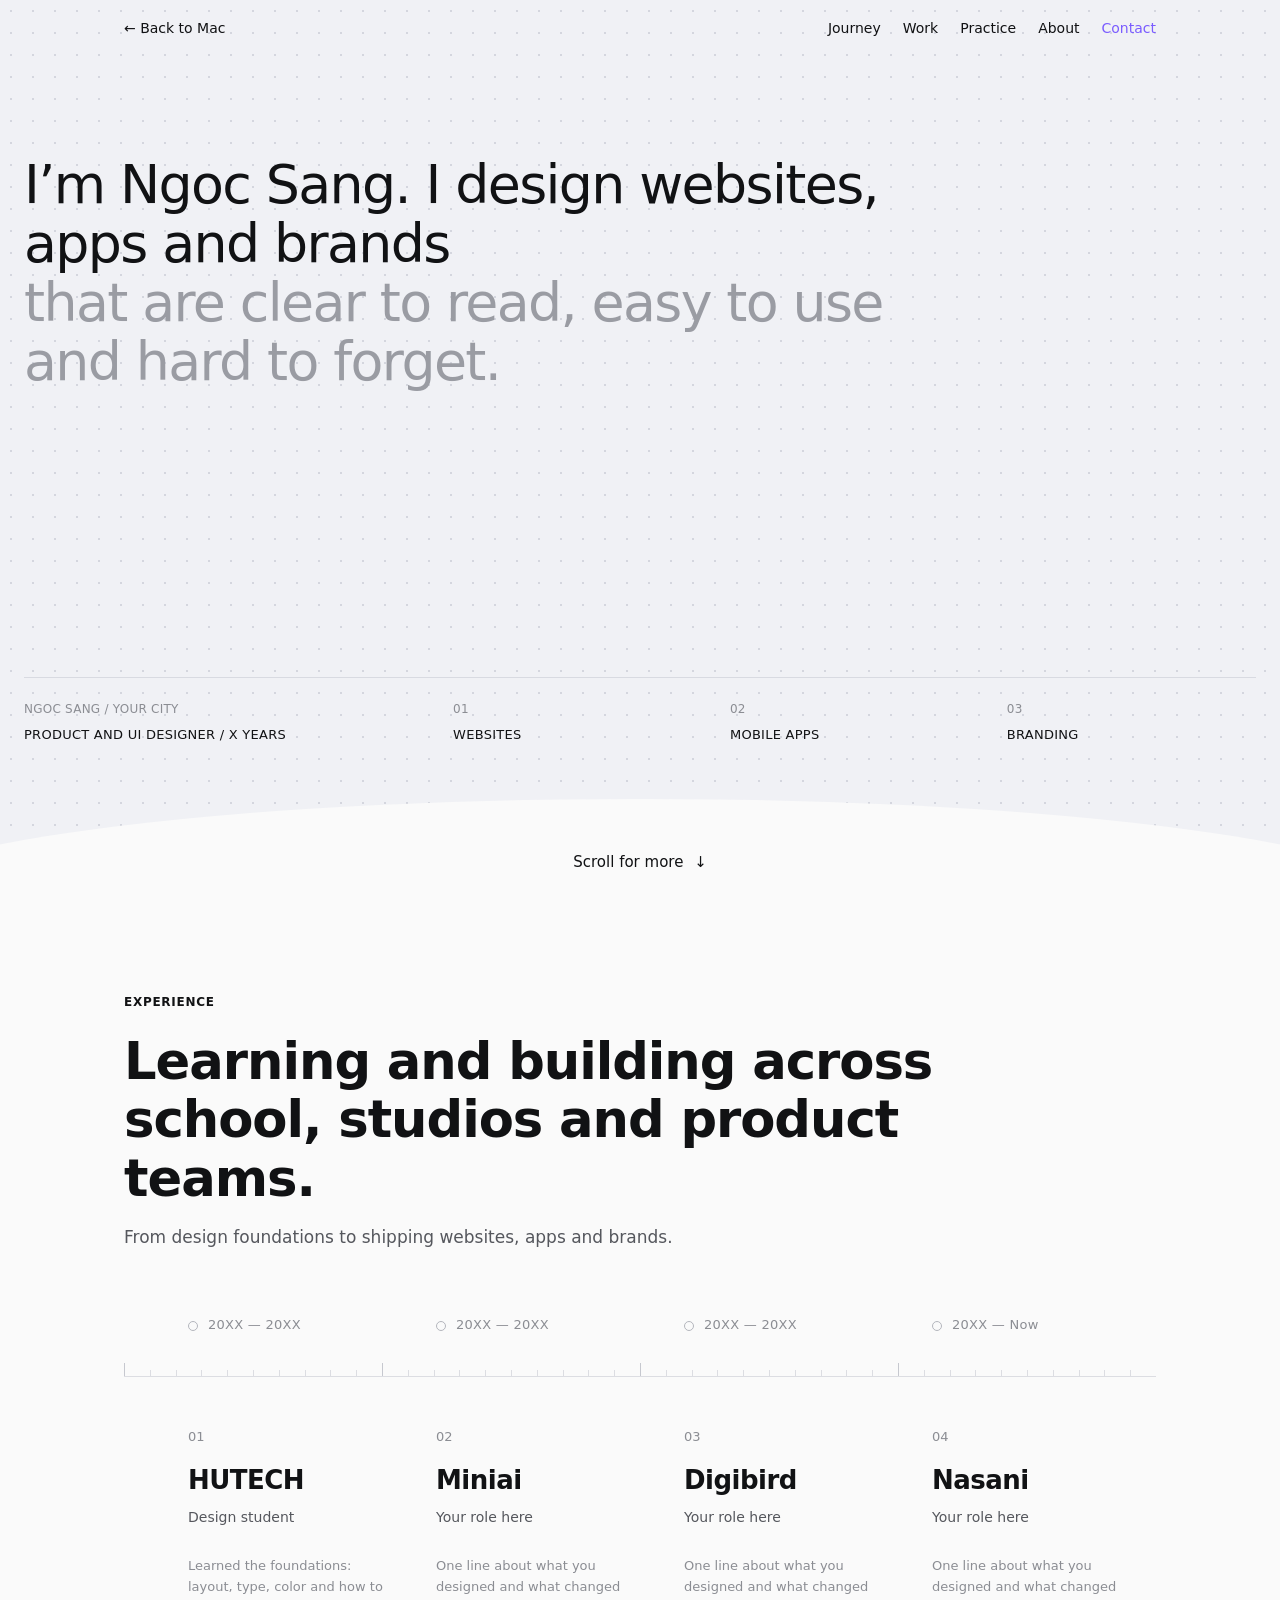
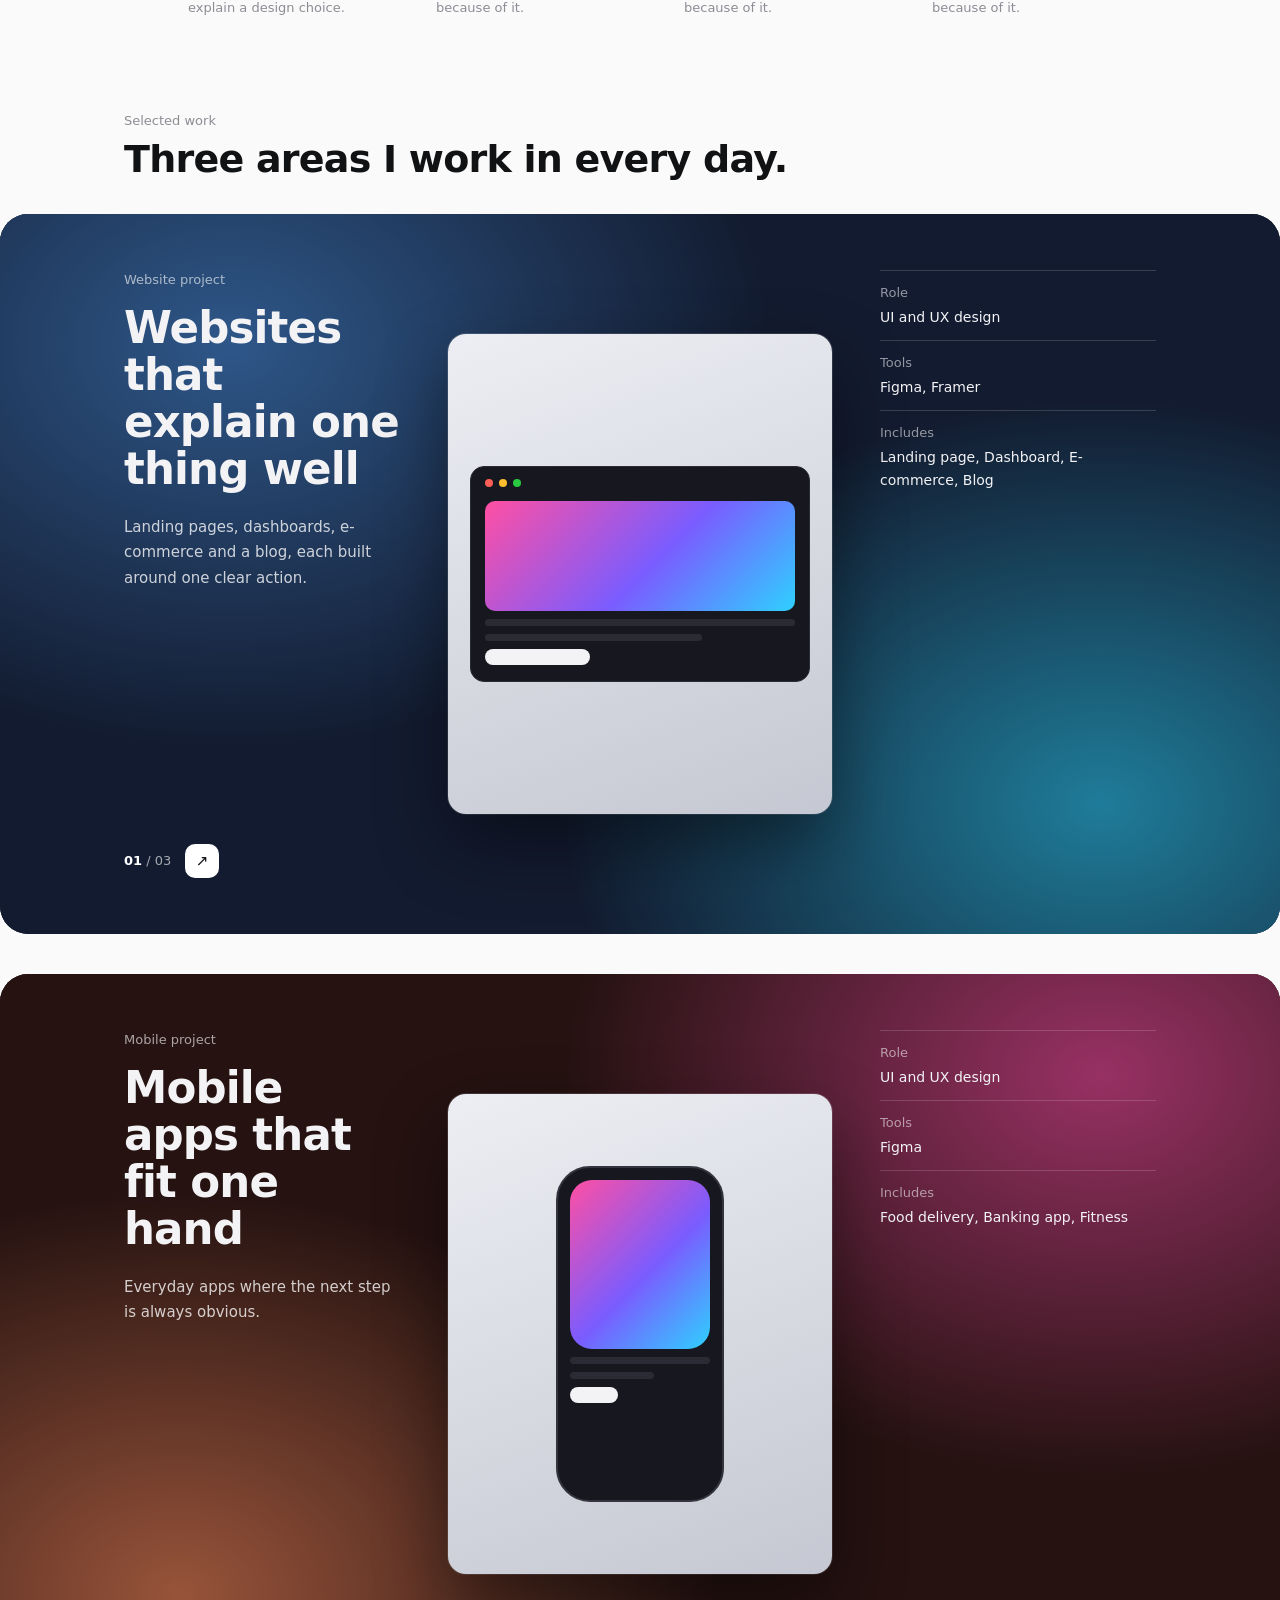
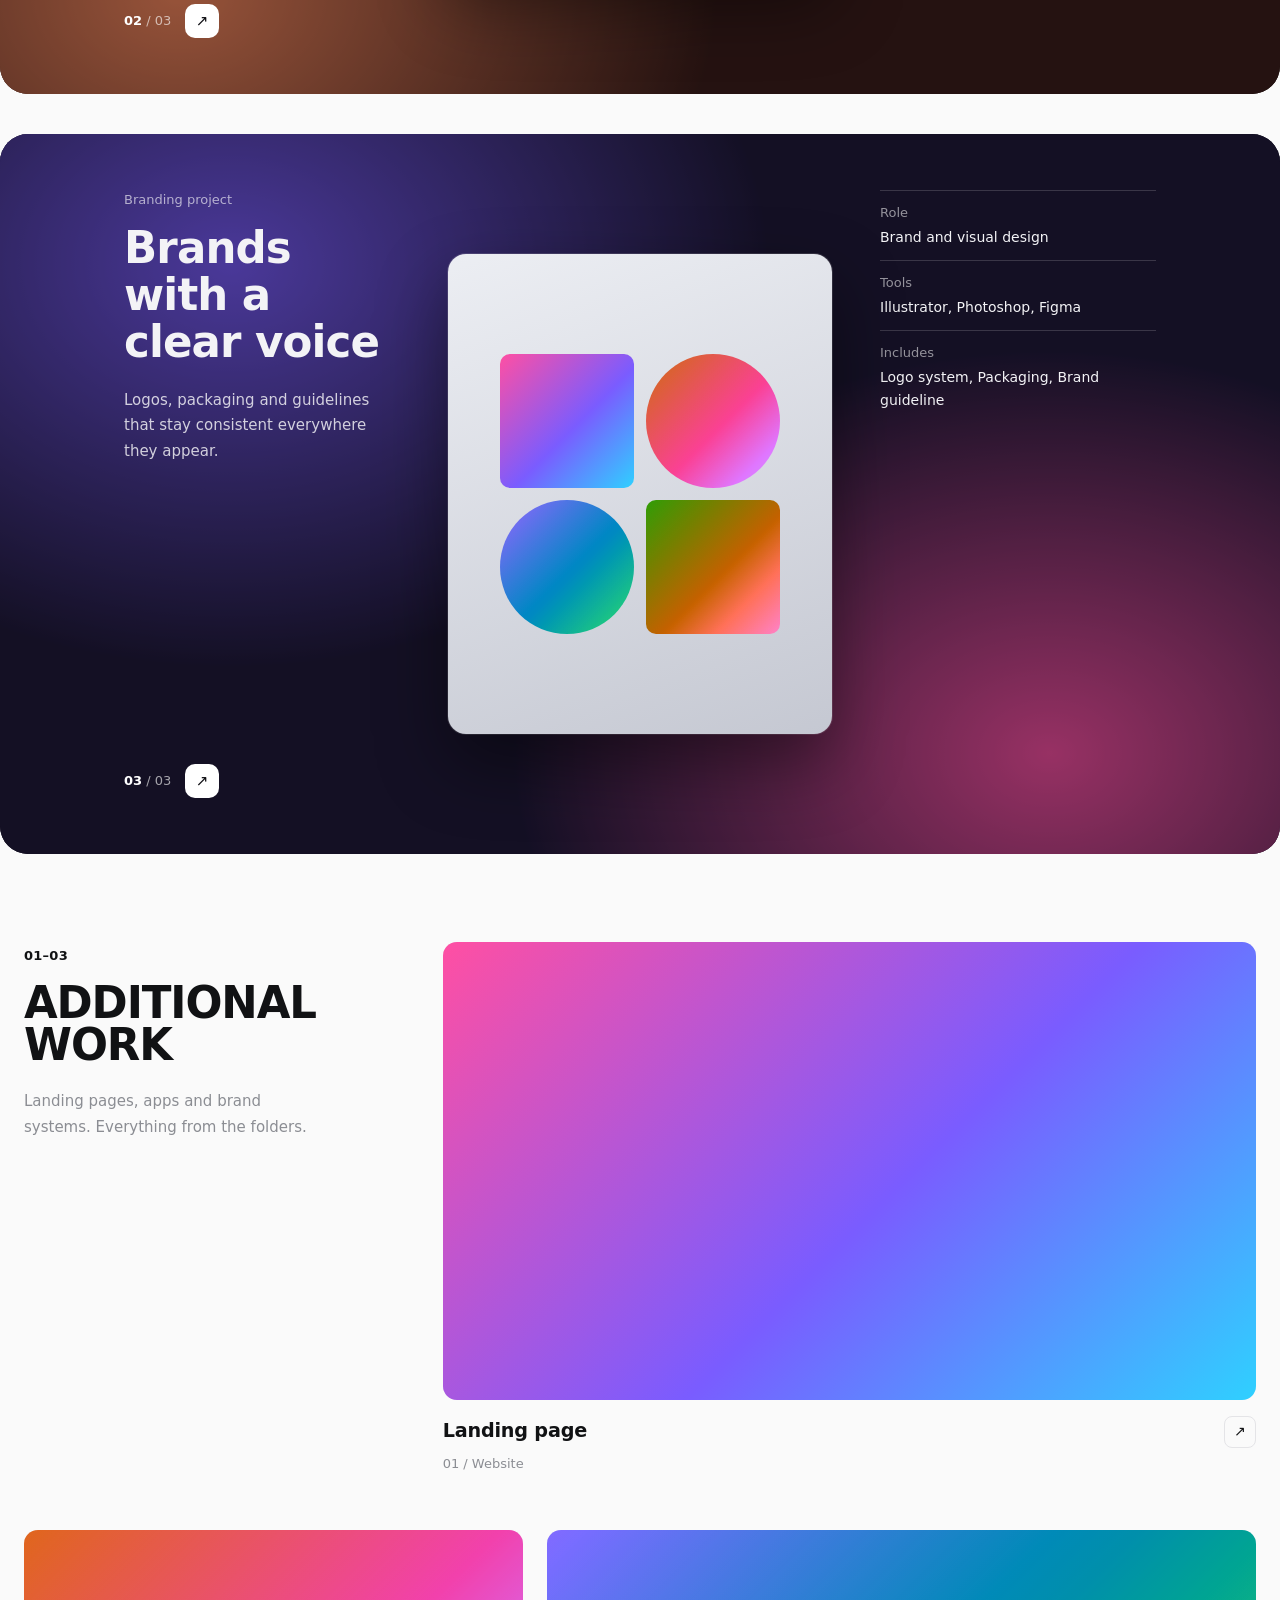
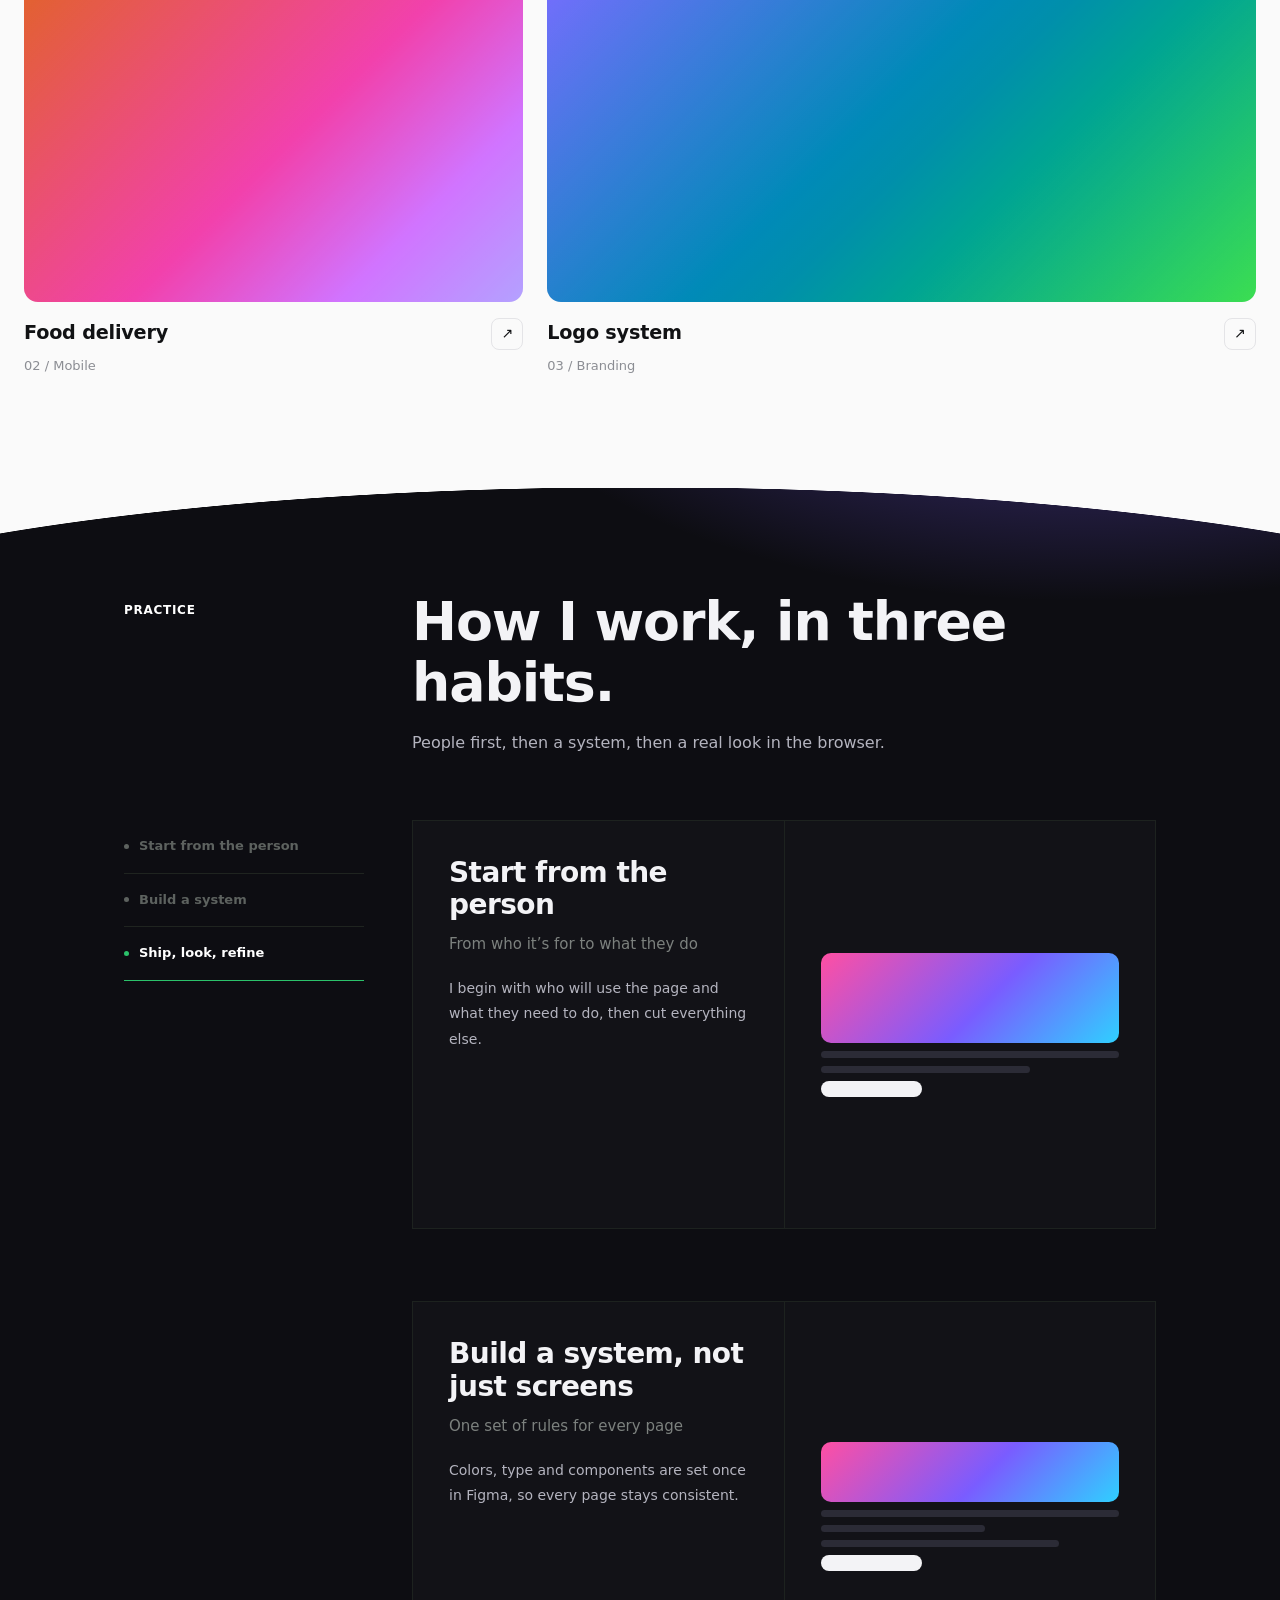
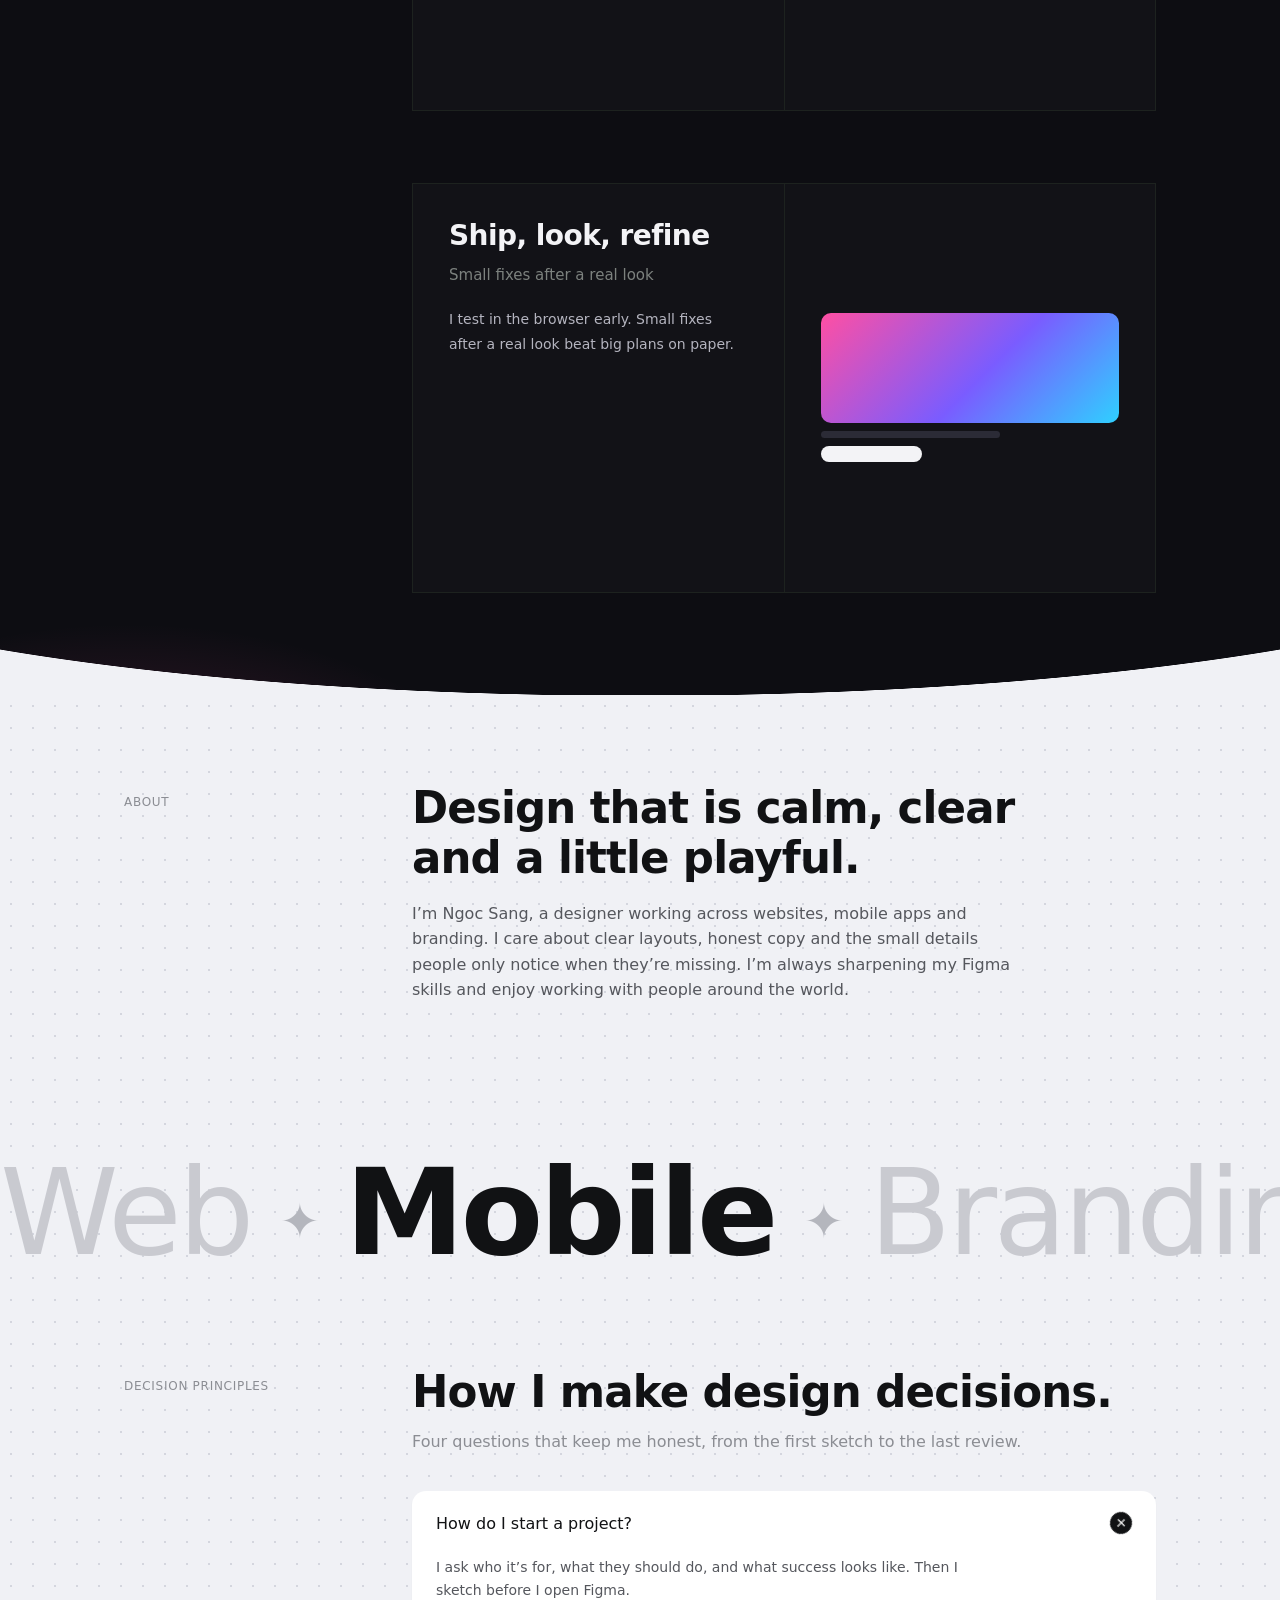
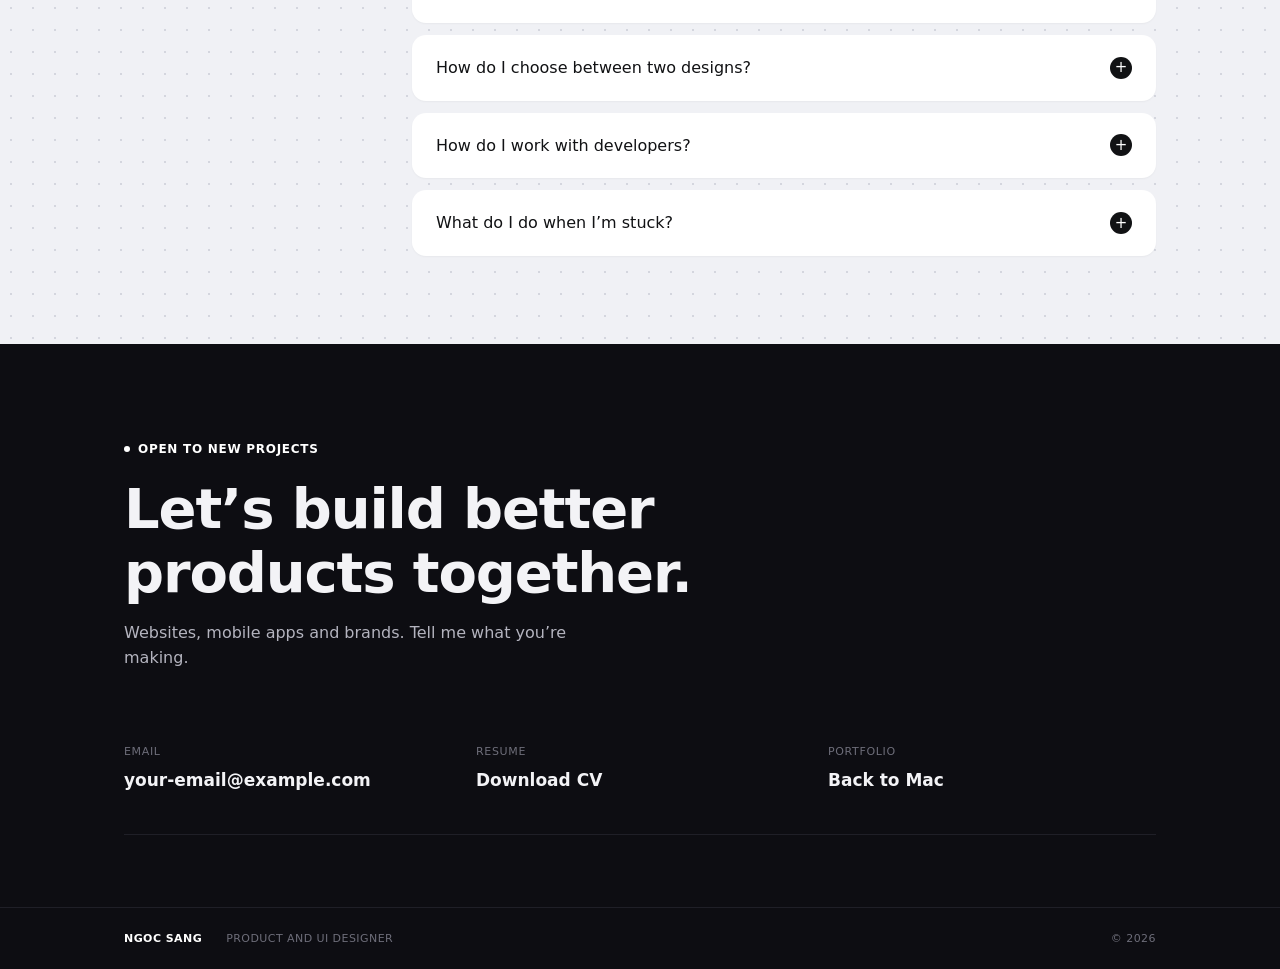
==== portfolio.html @ a69eaa0a "commit3 17/10/026" ====
<!doctype html>
<!-- css/portfolio.css + js/portfolio.js đi kèm trang này -->
<html lang="en">
<head>
<meta charset="UTF-8">
<meta name="viewport" content="width=device-width, initial-scale=1, viewport-fit=cover">
<title>Ngoc Sang | Design Portfolio</title>
<meta name="description" content="Ngoc Sang designs websites, mobile apps and brands.">
<meta name="theme-color" content="#fafafa">
<link rel="icon" href="assets/menubar/Logo.png">
<link rel="stylesheet" href="css/portfolio.css">
</head>
<body>

<div class="rail" aria-hidden="true"><i></i></div>

<header class="bar"><div class="w bar-in">
  <a href="index.html">← Back to Mac</a>
  <nav aria-label="Sections"><a href="#journey">Journey</a><a href="#work">Work</a><a href="#practice">Practice</a><a href="#about">About</a><a href="#contact">Contact</a></nav>
</div></header>

<main>
 <section class="hero">
  <div class="trail" aria-hidden="true"></div>
  <div class="hero-in">
    <h1>I’m Ngoc Sang. I design websites, apps and brands <span>that are clear to read, easy to use and hard to forget.</span></h1>
  </div>
  <div class="hero-in hero-low">
 
    <ul class="strip">
      <li><span>Ngoc Sang / Your city</span><b>Product and UI designer / X years</b></li>
      <li><span>01</span><b>Websites</b></li>
      <li><span>02</span><b>Mobile apps</b></li>
      <li><span>03</span><b>Branding</b></li>
    </ul>
  </div>
  <a class="more" href="#journey">Scroll for more <span aria-hidden="true">↓</span></a>
</section>

<!-- <section class="sec w" id="focus">
  <h2>Websites, mobile apps and brands, from first sketch to final file.</h2>
  <div class="cols">
    <div><b>Landing pages</b><p>One offer, one action, nothing in the way.</p></div>
    <div><b>Dashboards</b><p>Dense data that still reads at a glance.</p></div>
    <div><b>E-commerce</b><p>Product pages that help people decide.</p></div>
    <div><b>Mobile apps</b><p>Flows that fit one thumb.</p></div>
    <div><b>Branding</b><p>Logos and guidelines with a clear voice.</p></div>
  </div>
</section> -->
<section class="sec w journey" id="journey">
  <small>Experience</small>
  <h2>Learning and building across school, studios and product teams.</h2>
  <p class="sub">From design foundations to shipping websites, apps and brands.</p>
  <ol class="tl">
    <li><time>20XX — 20XX</time><span class="no">01</span><h3>HUTECH</h3><b>Design student</b><p>Learned the foundations: layout, type, color and how to explain a design choice.</p></li>
    <li><time>20XX — 20XX</time><span class="no">02</span><h3>Miniai</h3><b>Your role here</b><p>One line about what you designed and what changed because of it.</p></li>
    <li><time>20XX — 20XX</time><span class="no">03</span><h3>Digibird</h3><b>Your role here</b><p>One line about what you designed and what changed because of it.</p></li>
    <li><time>20XX — Now</time><span class="no">04</span><h3>Nasani</h3><b>Your role here</b><p>One line about what you designed and what changed because of it.</p></li>
  </ol>
</section>
<section class="work" id="work">
  <div class="w">
    <small>Selected work</small>
    <h2 style="margin-top:6px">Three areas I work in every day.</h2>
  </div>

  <div class="stack">
    <article class="card">
      <div class="cover" aria-hidden="true"></div>
      <div class="body">
        <div class="info">
          <small>Website project</small>
          <h3>Websites that explain one thing well</h3>
          <p>Landing pages, dashboards, e-commerce and a blog, each built around one clear action.</p>
          <div class="count"><span><b>01</b> / 03</span><span class="go" aria-hidden="true">↗</span></div>
        </div>
        <div class="shot"><div class="m web" aria-hidden="true"><b></b><i></i><i style="width:70%"></i><u></u></div></div>
        <dl><div><dt>Role</dt><dd>UI and UX design</dd></div><div><dt>Tools</dt><dd>Figma, Framer</dd></div><div><dt>Includes</dt><dd>Landing page, Dashboard, E-commerce, Blog</dd></div></dl>
      </div>
    </article>

    <article class="card">
      <div class="cover" aria-hidden="true"></div>
      <div class="body">
        <div class="info">
          <small>Mobile project</small>
          <h3>Mobile apps that fit one hand</h3>
          <p>Everyday apps where the next step is always obvious.</p>
          <div class="count"><span><b>02</b> / 03</span><span class="go" aria-hidden="true">↗</span></div>
        </div>
        <div class="shot"><div class="m phone" aria-hidden="true"><b></b><i></i><i style="width:60%"></i><u></u></div></div>
        <dl><div><dt>Role</dt><dd>UI and UX design</dd></div><div><dt>Tools</dt><dd>Figma</dd></div><div><dt>Includes</dt><dd>Food delivery, Banking app, Fitness</dd></div></dl>
      </div>
    </article>

    <article class="card">
      <div class="cover" aria-hidden="true"></div>
      <div class="body">
        <div class="info">
          <small>Branding project</small>
          <h3>Brands with a clear voice</h3>
          <p>Logos, packaging and guidelines that stay consistent everywhere they appear.</p>
          <div class="count"><span><b>03</b> / 03</span><span class="go" aria-hidden="true">↗</span></div>
        </div>
        <div class="shot"><div class="m brand" aria-hidden="true"><b></b><b></b><b></b><b></b></div></div>
        <dl><div><dt>Role</dt><dd>Brand and visual design</dd></div><div><dt>Tools</dt><dd>Illustrator, Photoshop, Figma</dd></div><div><dt>Includes</dt><dd>Logo system, Packaging, Brand guideline</dd></div></dl>
      </div>
    </article>
  </div>
</section>

<section class="add" id="more">
  <div class="add-grid">
    <div class="add-head">
      <small>01–03</small>
      <h2>Additional work</h2>
      <p>Landing pages, apps and brand systems. Everything from the folders.</p>
    </div>
    <a class="t" href="#"><span class="th"><i class="pill">View Work</i></span><span class="row"><b>Landing page</b><span class="arr" aria-hidden="true">↗</span></span><small>01 / Website</small></a>
    <a class="t" href="#"><span class="th"><i class="pill">View Work</i></span><span class="row"><b>Food delivery</b><span class="arr" aria-hidden="true">↗</span></span><small>02 / Mobile</small></a>
    <a class="t" href="#"><span class="th"><i class="pill">View Work</i></span><span class="row"><b>Logo system</b><span class="arr" aria-hidden="true">↗</span></span><small>03 / Branding</small></a>
  </div>
</section>

<section class="dark" id="practice"><div class="w sec">
  <div class="two">
    <small>Practice</small>
    <div>
      <h2 style="max-width:16em">How I work, in three habits.</h2>
      <p class="pr-sub">People first, then a system, then a real look in the browser.</p>
    </div>
  </div>

  <div class="pr">
    <nav class="pr-nav" aria-label="Practice">
      <a href="#p1" aria-current="true">Start from the person</a>
      <a href="#p2">Build a system</a>
      <a href="#p3">Ship, look, refine</a>
    </nav>

    <div class="pr-list">
      <article class="pc" id="p1">
        <div>
          <h3>Start from the person</h3>
          <p class="st">From who it’s for to what they do</p>
          <p>I begin with who will use the page and what they need to do, then cut everything else.</p>
        </div>
        <div class="pv"><div class="m" aria-hidden="true"><b style="height:90px"></b><i></i><i style="width:70%"></i><u></u></div></div>
      </article>

      <article class="pc" id="p2">
        <div>
          <h3>Build a system, not just screens</h3>
          <p class="st">One set of rules for every page</p>
          <p>Colors, type and components are set once in Figma, so every page stays consistent.</p>
        </div>
        <div class="pv"><div class="m" aria-hidden="true"><b style="height:60px"></b><i></i><i style="width:55%"></i><i style="width:80%"></i><u></u></div></div>
      </article>

      <article class="pc" id="p3">
        <div>
          <h3>Ship, look, refine</h3>
          <p class="st">Small fixes after a real look</p>
          <p>I test in the browser early. Small fixes after a real look beat big plans on paper.</p>
        </div>
        <div class="pv"><div class="m" aria-hidden="true"><b style="height:110px"></b><i style="width:60%"></i><u></u></div></div>
      </article>
    </div>
  </div>
</div></section>

<div class="lite" data-trail>
<section class="sec w two about" id="about">
  <small>About</small>
  <div>
    <h2 style="max-width:16em">Design that is calm, clear and a little playful.</h2>
    <p>I’m Ngoc Sang, a designer working across websites, mobile apps and branding. I care about clear layouts, honest copy and the small details people only notice when they’re missing. I’m always sharpening my Figma skills and enjoy working with people around the world.</p>
  </div>
</section>
<div class="mq" aria-hidden="true"><p>Web<em>✦</em><strong>Mobile</strong><em>✦</em>Branding<em>✦</em>Web<em>✦</em><strong>Mobile</strong><em>✦</em>Branding<em>✦</em></p></div>

<section class="sec w two" id="decisions">
  <small>Decision principles</small>
  <div>
    <h2>How I make design decisions.</h2>
    <p class="dec-sub">Four questions that keep me honest, from the first sketch to the last review.</p>
    <div class="faq">
      <details open><summary>How do I start a project?</summary><p>I ask who it’s for, what they should do, and what success looks like. Then I sketch before I open Figma.</p></details>
      <details><summary>How do I choose between two designs?</summary><p>I compare both against the main task. The one that gets someone to the goal faster wins.</p></details>
      <details><summary>How do I work with developers?</summary><p>I hand over a tidy Figma file with named components and short notes, and stay around for review.</p></details>
      <details><summary>What do I do when I’m stuck?</summary><p>I step away, look at real examples, and change one thing at a time.</p></details>
    </div>
  </div>
</section>
</div>
</main>

<footer class="end" id="contact" data-trail>
  <div class="w">
    <small class="live">Open to new projects</small>
    <h2>Let’s build better products together.</h2>
    <p>Websites, mobile apps and brands. Tell me what you’re making.</p>
    <ul class="reach">
      <li><span>Email</span><a href="mailto:your-email@example.com">your-email@example.com</a></li>
      <li><span>Resume</span><a href="assets/files/NgocSang.pdf" download>Download CV</a></li>
      <li><span>Portfolio</span><a href="index.html">Back to Mac</a></li>
    </ul>
  </div>
  <div class="foot"><div class="w foot-in"><b>Ngoc Sang</b><span>Product and UI designer</span><span>© 2026</span></div></div>
</footer>

<script src="js/portfolio.js"></script>
</body>
</html>
---- css/portfolio.css ----
/* =========================================================
   css/portfolio.css: trang portfolio.html (mở từ Landing page trong Finder)
   Màu chính lấy từ icon Siri trên menubar: hồng, tím, xanh
========================================================= */
:root{--ink:#111214;--mute:#8b8d93;--line:#e4e4e7;--bg:#fafafa;--dk:#0d0d12;--pink:#ff4fa3;--vio:#7a5cff;--cy:#2fd0ff}
*{box-sizing:border-box;margin:0}
html{scroll-behavior:smooth;scroll-padding-top:72px}
body{background:var(--bg);color:var(--ink);font:16px/1.6 -apple-system,BlinkMacSystemFont,"SF Pro Display","Inter","Segoe UI",system-ui,sans-serif;-webkit-font-smoothing:antialiased}
a{color:inherit;text-decoration:none}
a:focus-visible,summary:focus-visible{outline:2px solid var(--vio);outline-offset:3px}
.w{max-width:1080px;margin:0 auto;padding:0 24px}
h1,h2,h3{font-weight:600;letter-spacing:-.02em;line-height:1.15}
h2{font-size:clamp(26px,3.4vw,38px)}
small,dt{color:var(--mute);font-size:13px}

/* Top bar: trong suốt nằm đè lên hero, cuộn xuống mới hiện nền mờ (js/portfolio.js thêm class .scrolled) */
.bar{position:fixed;top:0;left:0;right:0;z-index:5;background:transparent;border-bottom:1px solid transparent;padding-top:env(safe-area-inset-top,0px);transition:background .25s,border-color .25s,box-shadow .25s}
.bar.scrolled{background:rgba(250,250,250,.85);-webkit-backdrop-filter:blur(14px);backdrop-filter:blur(14px);border-bottom-color:var(--line);box-shadow:0 1px 14px rgba(0,0,0,.06)}
.bar-in{display:flex;justify-content:space-between;align-items:center;height:56px;font-size:14px}
.bar nav{display:flex;gap:22px}
.bar a:hover{color:var(--vio)}
.bar nav a[aria-current="true"]{color:var(--vio)}

/* Hero: cao đúng một màn hình; --curve là chiều cao đường cong ở đáy, dải thông tin tính theo biến này */
.hero{--u:clamp(.32px,.0521vw,1px);--curve:clamp(56px,8vw,120px);position:relative;overflow:hidden;display:flex;flex-direction:column;min-height:100svh;background:radial-gradient(circle,#d4d6de 1px,transparent 1.3px) 0 0/22px 22px,#f0f1f5}
@media(min-width:821px){.hero{min-height:max(620px,100svh)}}
.hero-in{width:100%;max-width:1280px;margin:0 auto;padding:0 24px}
.hero h1{font-size:clamp(32px,4.2vw,66px);line-height:1.1;font-weight:500;letter-spacing:-.03em;max-width:17em;padding-top:calc(56px + clamp(48px,11vh,130px));opacity:calc(1 - var(--p,0)*1.2)}
.hero h1 span{display:block;color:#9a9ca3}
.hero-low{position:relative;z-index:2;flex:none;margin-top:auto;padding-bottom:calc(var(--curve) + 52px)}
.hero::after{content:"";position:absolute;z-index:1;left:-10%;right:-10%;bottom:-1px;height:var(--curve);background:var(--bg);border-radius:50% 50% 0 0/100% 100% 0 0;transform-origin:50% 100%;transform:scaleY(calc(1 - min(var(--p,0) * 1.4, 1)));will-change:transform}
.more{position:absolute;z-index:3;left:50%;bottom:clamp(14px,2vw,30px);translate:-50% 0;font-size:15px;opacity:calc(1 - var(--p,0) * 5)}
.more span{display:inline-block;margin-left:6px;animation:nudge 1.6s ease-in-out infinite}
@keyframes nudge{50%{transform:translateY(4px)}}

/* Hero: ô vuông chạy theo chuột */
.trail{position:fixed;inset:0;z-index:20;pointer-events:none;overflow:hidden;contain:layout paint}
.pop{position:absolute;left:0;top:0;pointer-events:none}
.pop i{display:block;width:100%;height:100%;border-radius:2px;transform:scale(0);backface-visibility:hidden;will-change:transform}

/* Hero: dải thông tin */
.strip{list-style:none;display:grid;grid-template-columns:1.55fr 1fr 1fr .9fr;border-top:1px solid #d8dae1;padding:22px 0 0}
.strip span{display:block;font-size:12px;color:var(--mute);min-height:1.6em;text-transform:uppercase;letter-spacing:.02em}
.strip b{display:block;font-weight:400;font-size:13px;letter-spacing:.02em;text-transform:uppercase;margin-top:6px}

/* Bố cục 2 cột dùng chung: nhãn nhỏ bên trái, nội dung bên phải (giống mẫu) */
.sec{padding-block:88px}
.two{display:grid;grid-template-columns:240px 1fr;gap:48px;align-items:start}
.two>small{text-transform:uppercase;letter-spacing:.06em;font-size:12px;padding-top:10px;display:block}

/* Experience: dòng ngày + chấm, trục có vạch chia, rồi các thẻ (js/portfolio.js đặt --j từ 0 đến 1 và bật class .on cho mục đã tới) */
.journey{--on:#2bc16a}   /* màu xanh như mẫu; muốn đúng màu trang thì đổi thành var(--vio) */
.journey>small{text-transform:uppercase;letter-spacing:.06em;font-size:12px;font-weight:600;color:var(--ink)}
.journey h2{font-size:clamp(30px,4vw,52px);max-width:16em;margin-top:18px}
.journey .sub{color:#55575d;font-size:17px;margin-top:16px;max-width:36em}
.tl{list-style:none;position:relative;margin-top:64px;display:grid;grid-template-columns:repeat(4,1fr)}
.tl::before,.tl::after{content:"";position:absolute;left:0;right:0;pointer-events:none}
.tl::before{top:46px;height:16px;background:
  linear-gradient(#dcdde2,#dcdde2) bottom/100% 1px no-repeat,
  repeating-linear-gradient(90deg,#c6c8cf 0 1px,transparent 1px 25%) bottom/100% 14px no-repeat,
  repeating-linear-gradient(90deg,#dcdde2 0 1px,transparent 1px 2.5%) bottom/100% 7px no-repeat}   /* trục: đường nền + vạch lớn ở đầu mỗi cột + vạch nhỏ đều nhau */
.tl::after{top:60px;height:2px;background:var(--on);transform:scaleX(var(--j,0));transform-origin:left;will-change:transform}
.tl li{position:relative;padding:112px 20px 0 24px}
.tl time{position:absolute;top:0;left:24px;display:flex;align-items:center;gap:10px;font-size:13px;color:var(--mute);letter-spacing:.02em;transition:color .3s}
.tl time::before{content:"";flex:none;width:8px;height:8px;border-radius:50%;border:1.5px solid #b4b6bd;background:transparent;transition:background .3s,border-color .3s}
.tl li.on time{color:var(--ink)}
.tl li.on time::before{background:var(--on);border-color:var(--on)}
.tl .no{display:block;font-size:13px;color:var(--mute)}
.tl h3{font-size:26px;margin-top:18px}
.tl b{display:block;font-weight:400;font-size:14px;color:#55575d;margin-top:10px}
.tl p{color:var(--mute);font-size:13px;margin-top:28px;line-height:1.6;max-width:20em}

/* Focus (section đang được comment trong HTML) */
.cols{display:grid;grid-template-columns:repeat(5,1fr);gap:24px;margin-top:44px}
.cols div{border-top:1px solid var(--ink);padding-top:14px}
.cols div:first-child{border-top-color:var(--vio);border-top-width:2px}
.cols b{display:block;font-size:15px}
.cols p{font-size:13px;color:var(--mute);margin-top:6px;line-height:1.5}

/* Selected work */
.work{padding:0 0 88px}
.work .w{padding-bottom:32px}
/* Thẻ xếp chồng: mỗi thẻ có 1 bìa (ảnh nền phủ kín) + 1 tấm chính giữa. Thẻ sau trượt đè thẻ trước.
   Thẻ trước thu nhỏ và nhạt dần: js/portfolio.js đặt transform và opacity trực tiếp trên .card */
.card{position:sticky;top:calc(72px + var(--i,0)*12px);display:flex;height:clamp(560px,calc(100svh - 120px),720px);border-radius:28px;overflow:hidden;isolation:isolate;color:#f3f3f6;background:var(--dk);transform-origin:50% 0;will-change:transform,opacity;backface-visibility:hidden}
.card+.card{margin-top:40px}
.card:nth-child(1){--i:0;--bg:radial-gradient(60% 80% at 18% 18%,#4a90e2,transparent 70%),radial-gradient(60% 80% at 86% 82%,#2fd0ff,transparent 70%),#1b2a4a}
.card:nth-child(2){--i:1;--bg:radial-gradient(60% 80% at 14% 86%,#ff8a5b,transparent 70%),radial-gradient(60% 80% at 86% 14%,#ff4fa3,transparent 70%),#3a1a14}
.card:nth-child(3){--i:2;--bg:radial-gradient(60% 80% at 18% 18%,#7a5cff,transparent 70%),radial-gradient(60% 80% at 82% 86%,#ff4fa3,transparent 70%),#1d1636}
.cover{position:absolute;inset:0;z-index:-2;background:var(--bg) center/cover}   /* bìa: thay bằng ảnh thật ở --bg */
.card::before{content:"";position:absolute;inset:0;z-index:-1;background:rgba(8,8,12,.42)}   /* lớp phủ tối cho chữ dễ đọc */
.body{width:100%;max-width:1080px;height:100%;margin:0 auto;padding:56px 24px;display:grid;grid-template-columns:minmax(0,1fr) auto minmax(0,1fr);grid-template-rows:minmax(0,1fr);gap:48px}
.info{display:flex;flex-direction:column;min-height:0}
.card small{color:rgba(255,255,255,.62)}
.card h3{font-size:clamp(28px,3.4vw,46px);line-height:1.08;margin:14px 0 22px}
.card p{color:rgba(255,255,255,.78);font-size:15px;line-height:1.7;max-width:20em}
.count{margin-top:auto;display:flex;align-items:center;gap:14px;font-size:13px;color:rgba(255,255,255,.62)}
.count b{color:#fff;font-weight:600}
.go{display:grid;place-items:center;width:34px;height:34px;border-radius:10px;background:#fff;color:var(--dk);font-size:15px}
.shot{align-self:center;position:relative;display:grid;place-items:center;height:min(100%,480px);aspect-ratio:4/5;border-radius:18px;overflow:hidden;background:var(--shot,linear-gradient(160deg,#eceef3,#c5c8d2)) center/cover;box-shadow:0 30px 70px rgba(0,0,0,.45),0 0 0 1px rgba(255,255,255,.14)}   /* tấm chính giữa: thay bằng ảnh thật ở --shot */
.card dl{align-self:start}
.card dl div{padding:12px 0;border-top:1px solid rgba(255,255,255,.16);font-size:14px}
.card dt{color:rgba(255,255,255,.55)}
.card dd{margin-top:2px}
.m{margin:0 auto;display:flex;flex-direction:column;gap:8px}
.m b{display:block;border-radius:10px;background:linear-gradient(135deg,var(--pink),var(--vio) 55%,var(--cy))}
.m i{display:block;height:7px;border-radius:4px;background:#2b2b36}
.m u{display:block;width:34%;height:16px;border-radius:99px;background:#f3f3f6}
.web{width:100%;max-width:340px;padding:34px 14px 16px;border-radius:14px;background:#17171f;border:1px solid #2b2b36;position:relative}
.web::before{content:"";position:absolute;left:14px;top:12px;width:8px;height:8px;border-radius:50%;background:#ff5f57;box-shadow:14px 0 #febc2e,28px 0 #28c840}
.web b{height:110px}
.phone{width:168px;aspect-ratio:9/18;padding:12px;border-radius:34px;background:#17171f;border:2px solid #34343f}
.phone b{height:55%;border-radius:22px}
.brand{display:grid;grid-template-columns:1fr 1fr;width:100%;max-width:280px;gap:12px}
.brand b{aspect-ratio:1}
.brand b:nth-child(2){border-radius:50%;filter:hue-rotate(70deg)}
.brand b:nth-child(3){border-radius:50%;filter:hue-rotate(-60deg)}
.brand b:nth-child(4){filter:hue-rotate(140deg)}

/* Additional work: lưới 12 cột. Thẻ to nằm cột 5 đến 12, các hàng sau là cặp thẻ lệch nhau (5+7, rồi 7+5) */
.add{max-width:1280px;margin:0 auto;padding:0 24px 112px}
.add-grid{--h:clamp(220px,29vw,415px);display:grid;grid-template-columns:repeat(12,minmax(0,1fr));gap:56px 24px}
.add-head{grid-column:1/5;grid-row:1;align-self:start}
.add-head small{font-weight:600;color:var(--ink);letter-spacing:.02em}
.add-head h2{font-size:clamp(34px,3.4vw,56px);font-weight:700;text-transform:uppercase;line-height:.98;letter-spacing:-.025em;margin-top:14px}
.add-head p{color:var(--mute);font-size:15px;line-height:1.7;max-width:19em;margin-top:22px}
.add-grid .t:nth-of-type(1){grid-column:5/13}
.add-grid .t:nth-of-type(2){grid-column:1/6}
.add-grid .t:nth-of-type(3){grid-column:6/13}
.add-grid .t:nth-of-type(4){grid-column:1/8}
.add-grid .t:nth-of-type(5){grid-column:8/13}
.add-grid .t:nth-of-type(6){grid-column:5/13}
.add-grid .t:nth-of-type(7){grid-column:1/6}
.add-grid .t:nth-of-type(8){grid-column:6/13}
.add-grid .t:nth-of-type(9){grid-column:1/8}
.add-grid .t:nth-of-type(10){grid-column:8/13}
.t{display:block;min-width:0}
.th{position:relative;display:block;height:var(--h);border-radius:14px;overflow:hidden;background:#e6e7ec;margin-bottom:16px}
.add-grid .t:nth-of-type(1) .th,.add-grid .t:nth-of-type(6) .th{height:auto;aspect-ratio:16/9}   /* thẻ to theo tỉ lệ 16:9 */
.th::before{content:"";position:absolute;inset:0;background:linear-gradient(135deg,var(--pink),var(--vio) 55%,var(--cy));transition:transform .5s cubic-bezier(.2,.7,.2,1)}   /* thay bằng ảnh thật ở đây */
.add-grid .t:nth-of-type(3n+2) .th::before{filter:hue-rotate(60deg)}
.add-grid .t:nth-of-type(3n) .th::before{filter:hue-rotate(-70deg)}
.t:hover .th::before{transform:scale(1.04)}
.row{display:flex;justify-content:space-between;align-items:center;gap:16px}
.t b{font-size:clamp(17px,1.5vw,22px);font-weight:600;letter-spacing:-.01em}
.arr{flex:none;display:grid;place-items:center;width:32px;height:32px;border:1px solid var(--line);border-radius:8px;font-size:14px;transition:background .2s,color .2s,border-color .2s}
.t:hover .arr{background:var(--ink);color:#fff;border-color:var(--ink)}
.t small{display:block;margin-top:6px}
/* Nhãn View Work chạy theo chuột (js/portfolio.js đặt transform) */
.pill{position:absolute;left:0;top:0;z-index:2;font-style:normal;font-size:14px;font-weight:600;color:#fff;padding:8px 14px;border-radius:99px;background:rgba(40,40,46,.72);-webkit-backdrop-filter:blur(8px);backdrop-filter:blur(8px);white-space:nowrap;pointer-events:none;opacity:0;transform:translate(-50%,-50%);transition:opacity .2s}
.t:hover .pill{opacity:1}
@media(hover:none){.pill{display:none}}

/* Practice */
.dark{background:radial-gradient(900px 420px at 85% -10%,rgba(122,92,255,.55),transparent 70%),radial-gradient(600px 360px at 10% 110%,rgba(255,79,163,.28),transparent 70%),var(--dk);color:#f3f3f6;--c:clamp(44px,3.6vw,72px);--acc:#2bc16a;position:relative;overflow-x:clip}   /* --c: độ sâu thật của đường cong, từ đỉnh xuống mép màn hình; --acc: màu xanh như mẫu, muốn theo màu trang thì đổi thành var(--vio); overflow-x:clip chặn thanh cuộn ngang mà không làm hỏng sticky */
.dark .sec{padding-block:calc(var(--c) + 56px)}

/* Đường cong trên và dưới: lớp màu nền trang phủ lên mép, khoét một elip trong suốt cho phần tối lộ ra.
   Elip tràn 25% mỗi bên và cao gấp ~3.9 lần --c nên chỉ lộ đoạn đỉnh của nó: một cung thoải, đều, hai mép không dựng đứng.
   JS (js/portfolio.js) tạo .arc (trên) và .arc-b (dưới) rồi co scaleY từ 1 về 0 khi cuộn tới: đường cong dẹt dần thành đường thẳng.
   Dải chuyển 3px (thay vì 1px) để đoạn gần đỉnh, nơi elip dẹt, không bị răng cưa */
.arc,.arc-b{position:absolute;left:-25%;right:-25%;z-index:1;height:calc(var(--c) * 3.9 + 1px);pointer-events:none;will-change:transform}
.arc{top:-1px;background:radial-gradient(50% 100% at 50% 100%,transparent calc(100% - 3px),var(--bg));transform-origin:50% 0}
.arc-b{bottom:-1px;background:radial-gradient(50% 100% at 50% 0,transparent calc(100% - 3px),#f0f1f5);transform-origin:50% 100%}   /* màu nền phần ngay dưới (.lite), khác --bg */

/* Practice: mục lục dính bên trái, các thẻ cuộn bên phải */
.dark small{color:#fff;font-weight:600}
.dark h2{font-size:clamp(32px,4.2vw,56px);font-weight:700}
.pr-sub{color:#b4b4bf;margin-top:16px;max-width:34em}
.pr{display:grid;grid-template-columns:240px 1fr;gap:48px;align-items:start;margin-top:64px}
.pr-nav{position:sticky;top:120px;display:flex;flex-direction:column}
.pr-nav a{position:relative;display:flex;align-items:center;gap:10px;padding:16px 0;font-size:13px;font-weight:600;color:#5d625f;border-bottom:1px solid #1f2420;transition:color .3s}
.pr-nav a::before{content:"";flex:none;width:5px;height:5px;border-radius:50%;background:currentColor}
.pr-nav a::after{content:"";position:absolute;left:0;right:0;bottom:-1px;height:1px;background:var(--acc);transform:scaleX(0);transform-origin:left;transition:transform .45s cubic-bezier(.2,.7,.2,1)}   /* đường kẻ chạy ra khi mục được chọn */
.pr-nav a:hover{color:#fff}
.pr-nav a[aria-current="true"]{color:#fff}
.pr-nav a[aria-current="true"]::before{background:var(--acc)}
.pr-nav a[aria-current="true"]::after{transform:scaleX(1)}
.pc{display:grid;grid-template-columns:1fr 1fr;min-height:clamp(380px,32vw,458px);border:1px solid #1d221f;background:rgba(255,255,255,.02)}
.pc+.pc{margin-top:72px}
.pc>div:first-child{padding:36px}
.pc h3{font-size:clamp(22px,2.2vw,28px);font-weight:700}
.pc p{color:#b4b4bf;font-size:14px;line-height:1.8;margin-top:18px}
.pc .st{color:#7c817e;font-size:15px;margin-top:10px}
.pv{display:grid;place-items:center;border-left:1px solid #1d221f;padding:36px}
.pv .m{width:min(100%,300px)}

/* About */
.about p{max-width:38em;color:#55575d;margin-top:18px}
.mq{overflow:hidden;margin:56px 0 0;white-space:nowrap}
.mq p{display:inline-block;max-width:none;margin:0;font-size:clamp(56px,10vw,120px);font-weight:300;line-height:1.1;letter-spacing:-.03em;color:#c9cad0;animation:mq 28s linear infinite}
.mq strong{color:var(--ink);font-weight:600}
.mq em{font-style:normal;font-size:.4em;vertical-align:middle;padding:0 .6em;color:#b4b6bd}
@keyframes mq{to{transform:translateX(-50%)}}

/* Vùng sáng có chấm bi (cùng nền với hero), từ About đến hết Decisions; data-trail cho hiệu ứng ô ảnh chạy theo chuột */
.lite{background:radial-gradient(circle,#d4d6de 1px,transparent 1.3px) 0 0/22px 22px,#f0f1f5}
.lite h2{font-weight:700;font-size:clamp(30px,3.4vw,44px)}

/* Decisions: mỗi câu hỏi là một thẻ trắng bo góc, nút tròn đen bên phải */
.dec-sub{color:var(--mute);margin-top:12px}
.faq{margin-top:36px;display:grid;gap:12px}
details{background:#fff;border-radius:14px;box-shadow:0 1px 2px rgba(17,18,20,.04)}
summary{display:flex;justify-content:space-between;align-items:center;gap:16px;padding:20px 24px;cursor:pointer;list-style:none;font-weight:500}
summary::-webkit-details-marker{display:none}
summary::after{content:"+";flex:none;display:grid;place-items:center;width:22px;height:22px;border-radius:50%;background:var(--ink);color:#fff;font-size:15px;line-height:1;transition:transform .25s}
details[open] summary::after{transform:rotate(45deg)}
details p{padding:0 24px 22px;color:#55575d;font-size:14px;max-width:42em}

/* Contact */
.end{background:var(--dk);color:#f3f3f6;padding:96px 0 0}
.end h2{font-size:clamp(32px,5vw,56px);font-weight:700;max-width:12em;margin-top:18px}
.end p{color:#b4b4bf;margin-top:14px;max-width:30em}
.end .live{display:flex;align-items:center;gap:8px;color:#fff;font-weight:600;text-transform:uppercase;letter-spacing:.06em;font-size:12px}
.end .live::before{content:"";width:6px;height:6px;border-radius:50%;background:#fff}
.reach{list-style:none;display:grid;grid-template-columns:repeat(3,1fr);gap:24px;margin-top:72px;padding:0 0 40px;border-bottom:1px solid #1f1f27}
.reach span{display:block;font-size:11px;letter-spacing:.06em;text-transform:uppercase;color:#6d6d79}
.reach a{display:inline-block;margin-top:6px;font-weight:600;font-size:17px;transition:color .2s}
.reach a:hover{color:var(--cy)}
.foot{margin-top:72px;border-top:1px solid #1f1f27}
.foot-in{display:flex;flex-wrap:wrap;gap:8px 24px;align-items:center;padding-block:22px;font-size:11px;letter-spacing:.04em;text-transform:uppercase;color:#6d6d79}
.foot-in b{color:#fff;font-weight:700}
.foot-in span:last-child{margin-left:auto}

/* Thanh tiến độ cuộn bên phải (js/portfolio.js đặt --s từ 0 đến 1 và bật class .on) */
.rail{position:fixed;right:14px;top:50%;translate:0 -50%;z-index:6;width:3px;height:min(38vh,320px);border-radius:3px;background:rgba(139,141,147,.35);overflow:hidden;pointer-events:none;opacity:0;transition:opacity .25s}
.rail.on{opacity:1}
.rail i{display:block;width:100%;height:100%;border-radius:3px;background:linear-gradient(var(--pink),var(--vio) 55%,var(--cy));transform:scaleY(var(--s,0));transform-origin:top;will-change:transform}

/* Màn hình nhỏ (đặt cuối file để thắng các rule bên trên) */
@media(max-width:860px){
  .strip{grid-template-columns:1fr 1fr;row-gap:20px}
  .strip li:first-child{grid-column:1/-1}
  .hero h1{max-width:none}
  .cols{grid-template-columns:1fr 1fr}
  .card{position:relative;top:auto;height:auto;border-radius:22px;transform:none;opacity:1 !important}   /* mobile không xếp chồng, nên bỏ cả thu nhỏ lẫn nhạt dần do JS đặt */
  .card+.card{margin-top:16px}
  .body{grid-template-columns:1fr;grid-template-rows:auto;height:auto;padding:32px 22px;gap:28px}
  .shot{height:auto;width:min(100%,320px);justify-self:center}
  .count{margin-top:24px}
  .add-grid{grid-template-columns:1fr 1fr;gap:36px 14px;--h:clamp(150px,40vw,300px)}
  .add-head{grid-column:1/-1;grid-row:auto}
  .add-grid .t:nth-of-type(n){grid-column:auto}
  .add-grid .t:nth-of-type(1),.add-grid .t:nth-of-type(6){grid-column:1/-1}
  .pr{grid-template-columns:1fr;margin-top:40px}
  .pr-nav{display:none}
  .pc{grid-template-columns:1fr;min-height:0}
  .pc+.pc{margin-top:28px}
  .pc>div:first-child{padding:28px 22px}
  .pv{border-left:0;border-top:1px solid #1d221f;padding:28px 22px}
  .bar nav{gap:14px}
  .sec{padding-block:64px}
  .tl{grid-template-columns:1fr 1fr;row-gap:40px}
  .tl::before,.tl::after{display:none}
  .tl li{padding:34px 12px 0 0}
  .tl time{left:0}
  .two{grid-template-columns:1fr;gap:20px}
  .reach{grid-template-columns:1fr;margin-top:48px}
  .foot-in span:last-child{margin-left:0}
  .rail{display:none}
}
@media(prefers-reduced-motion:reduce){
  html{scroll-behavior:auto}
  .mq p{animation:none}
  .pop,.more span{animation:none}
}
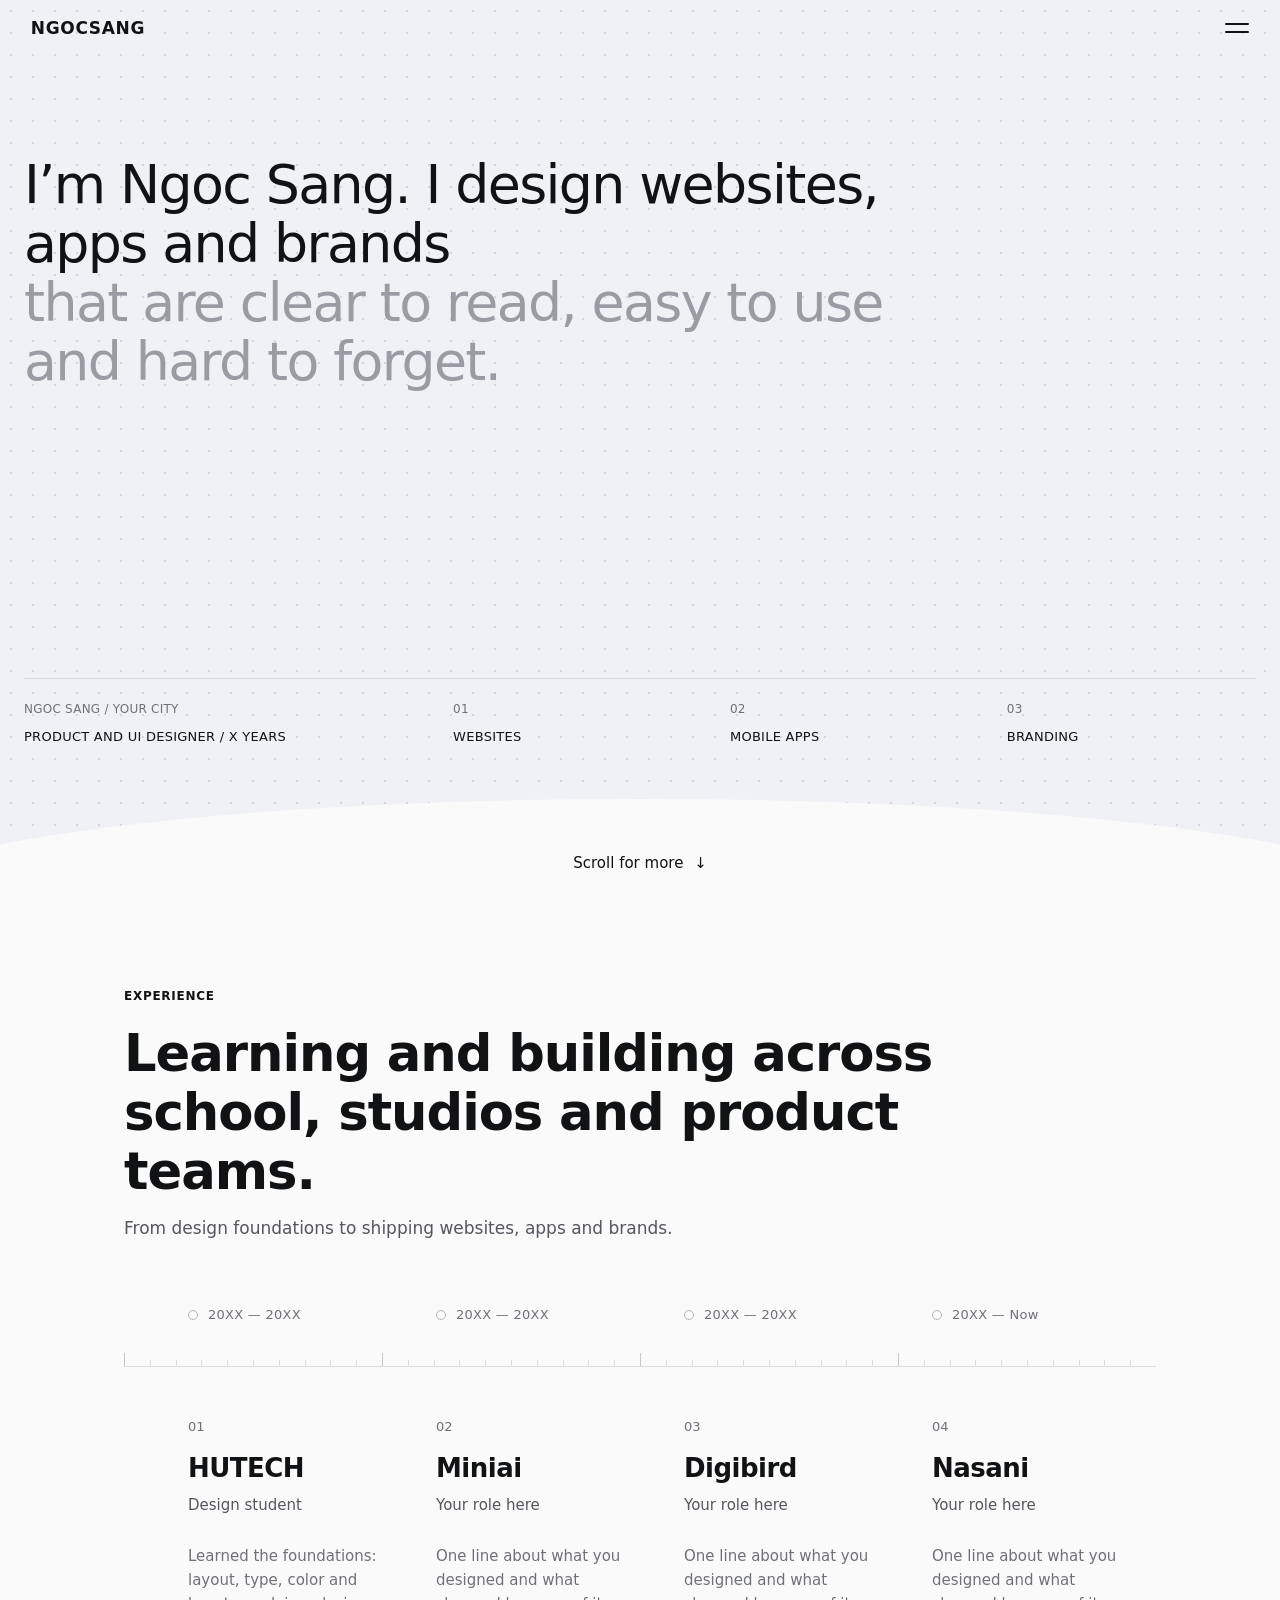
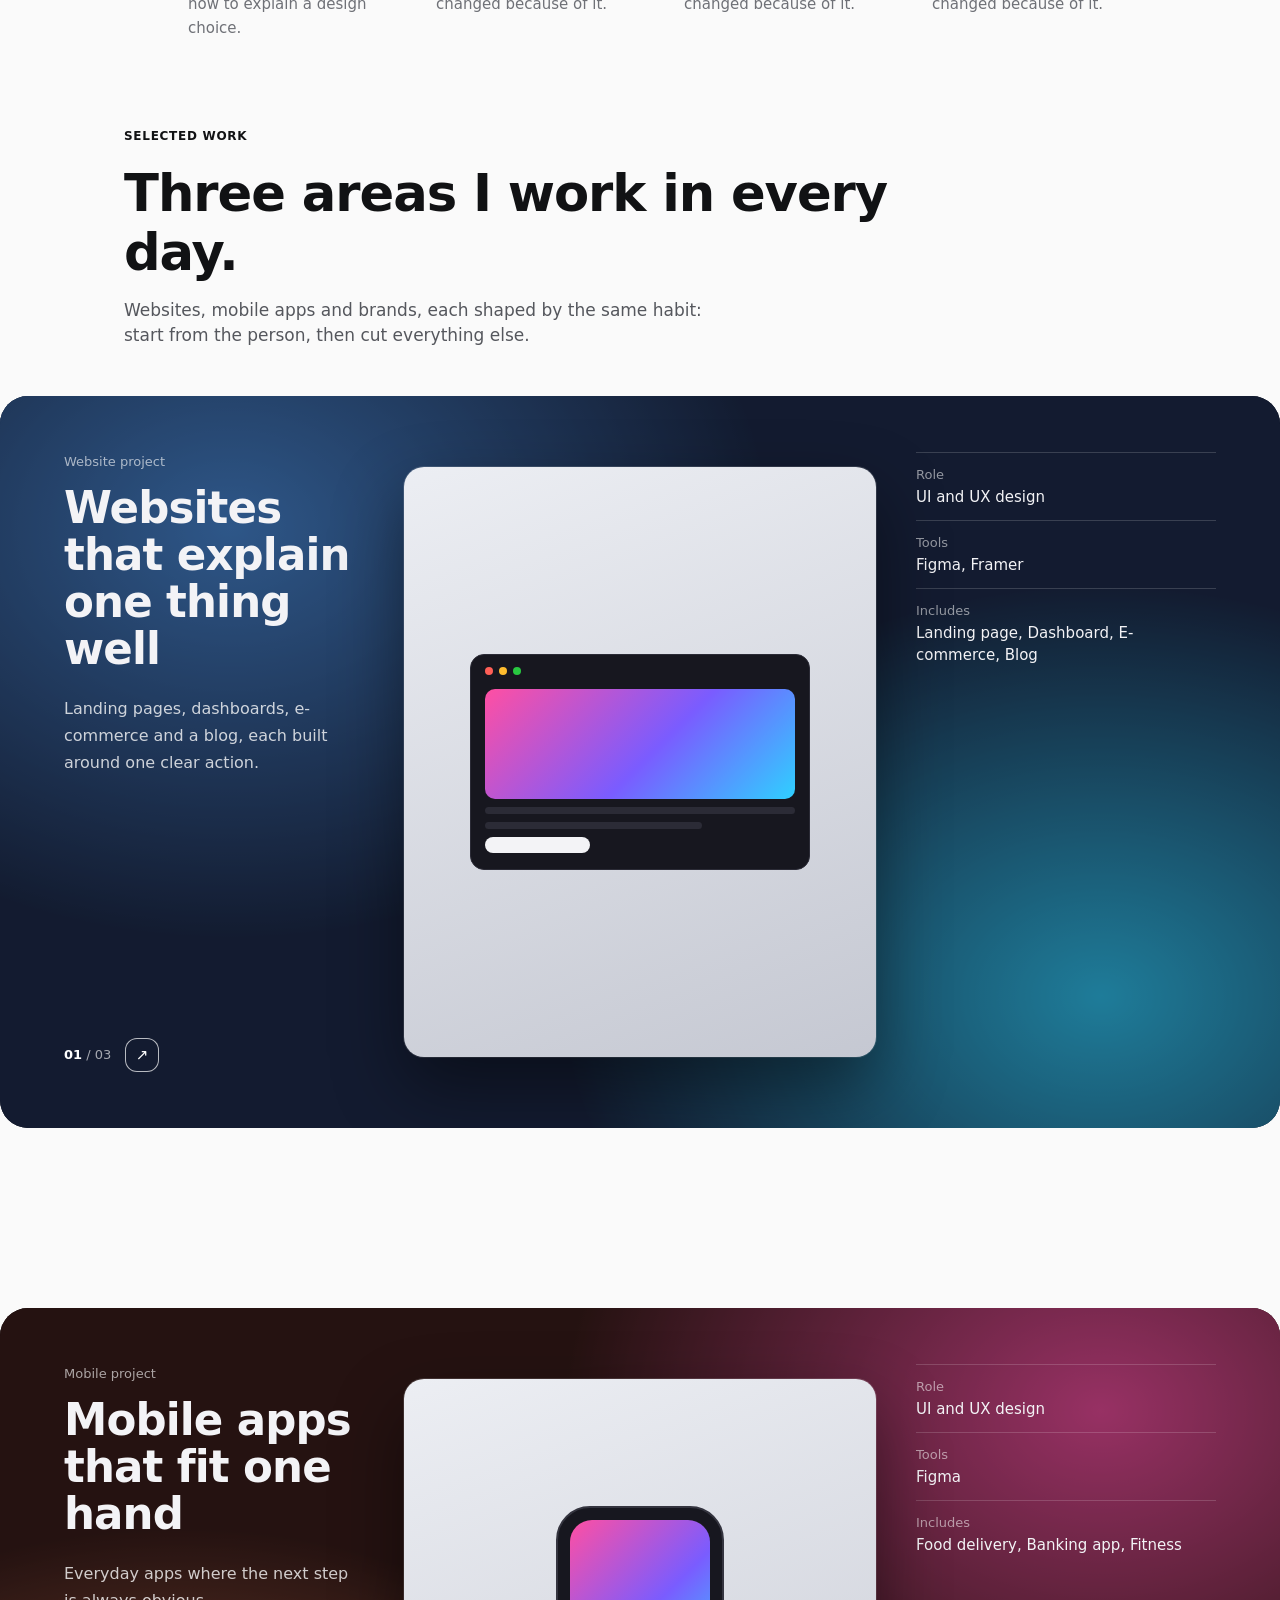
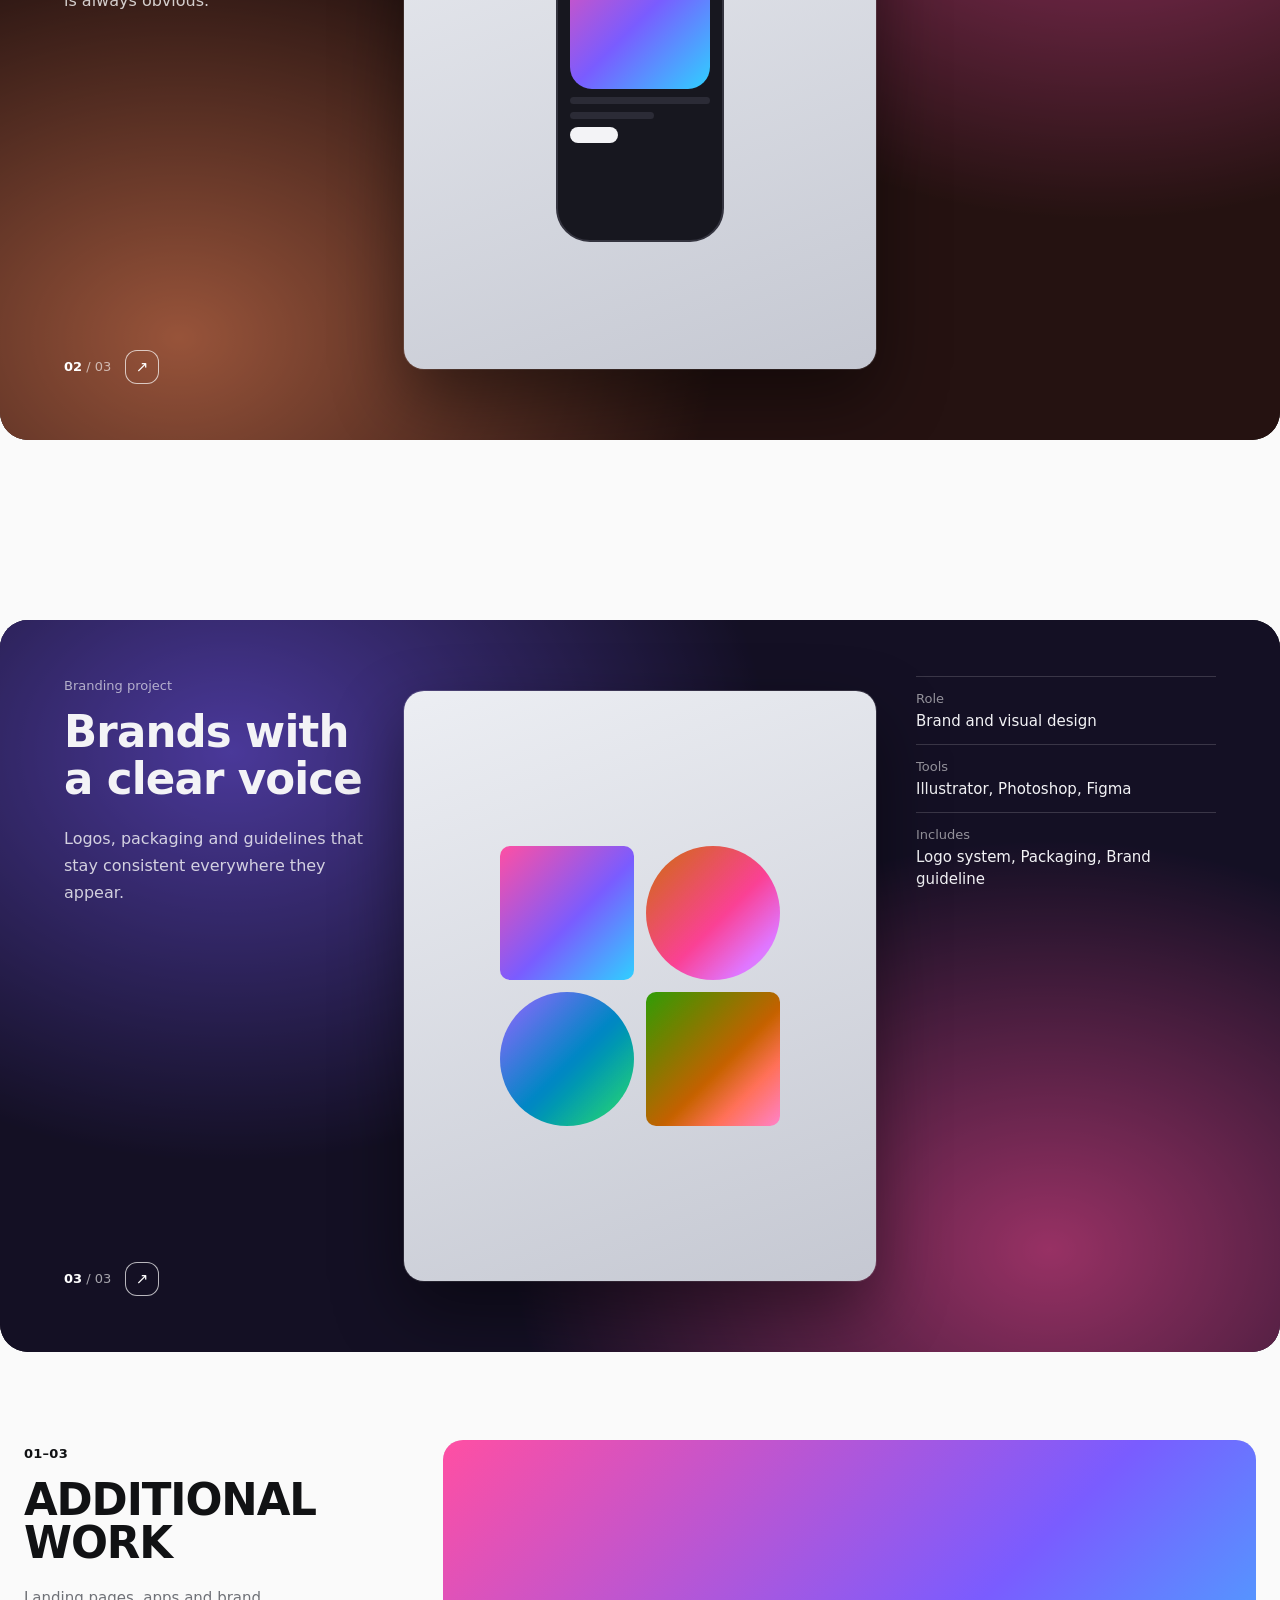
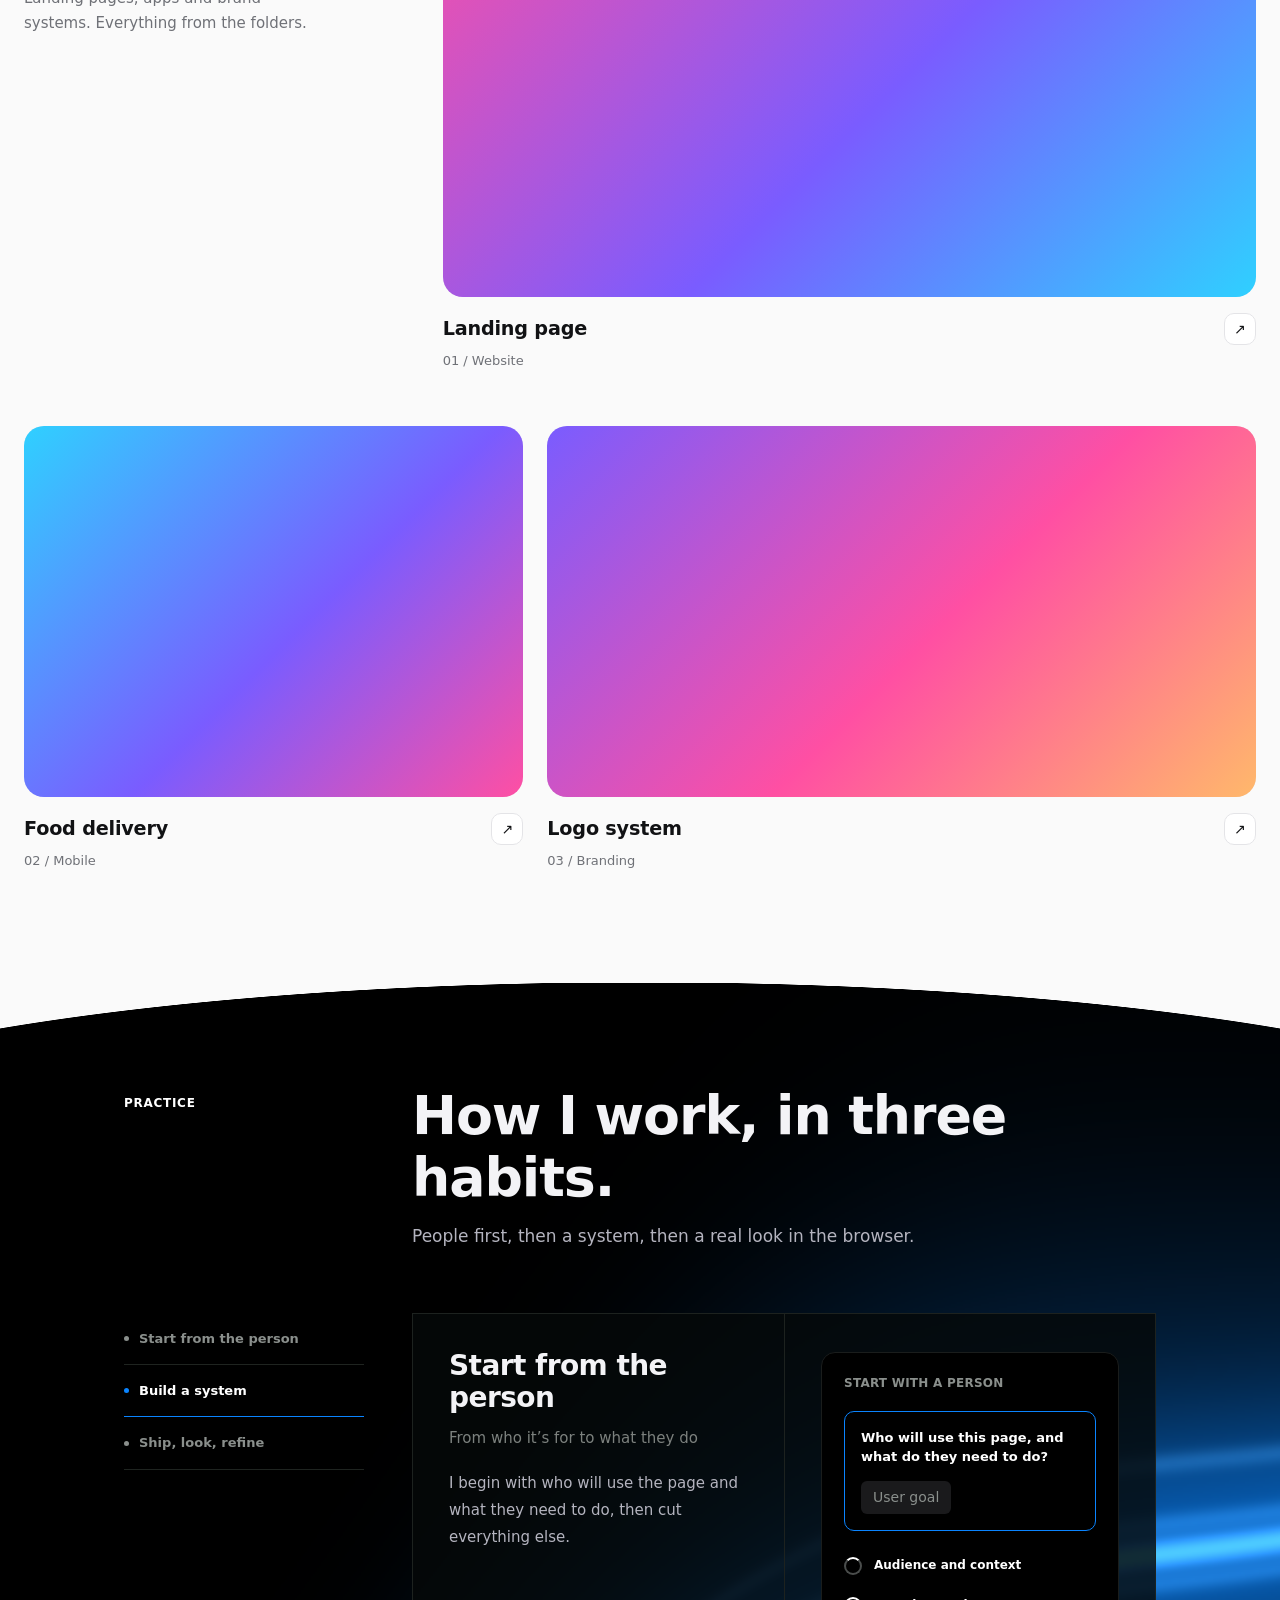
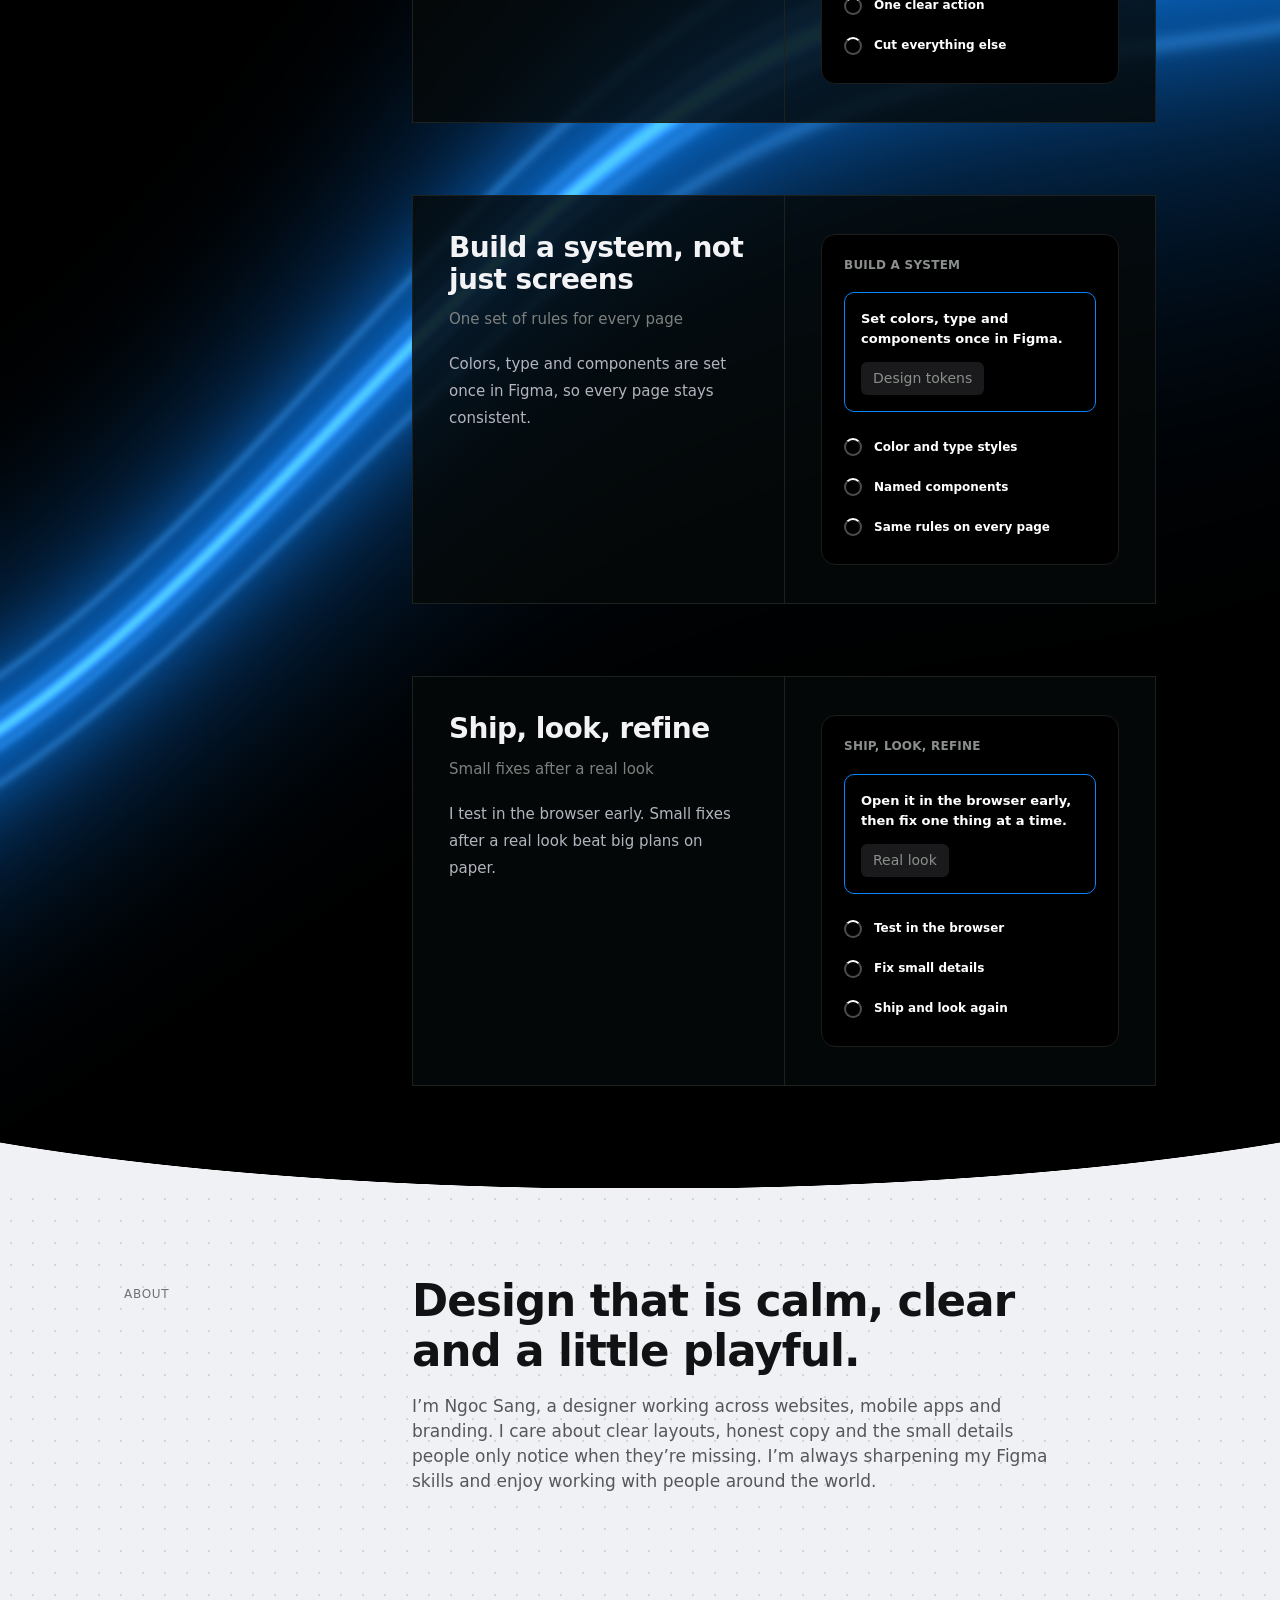
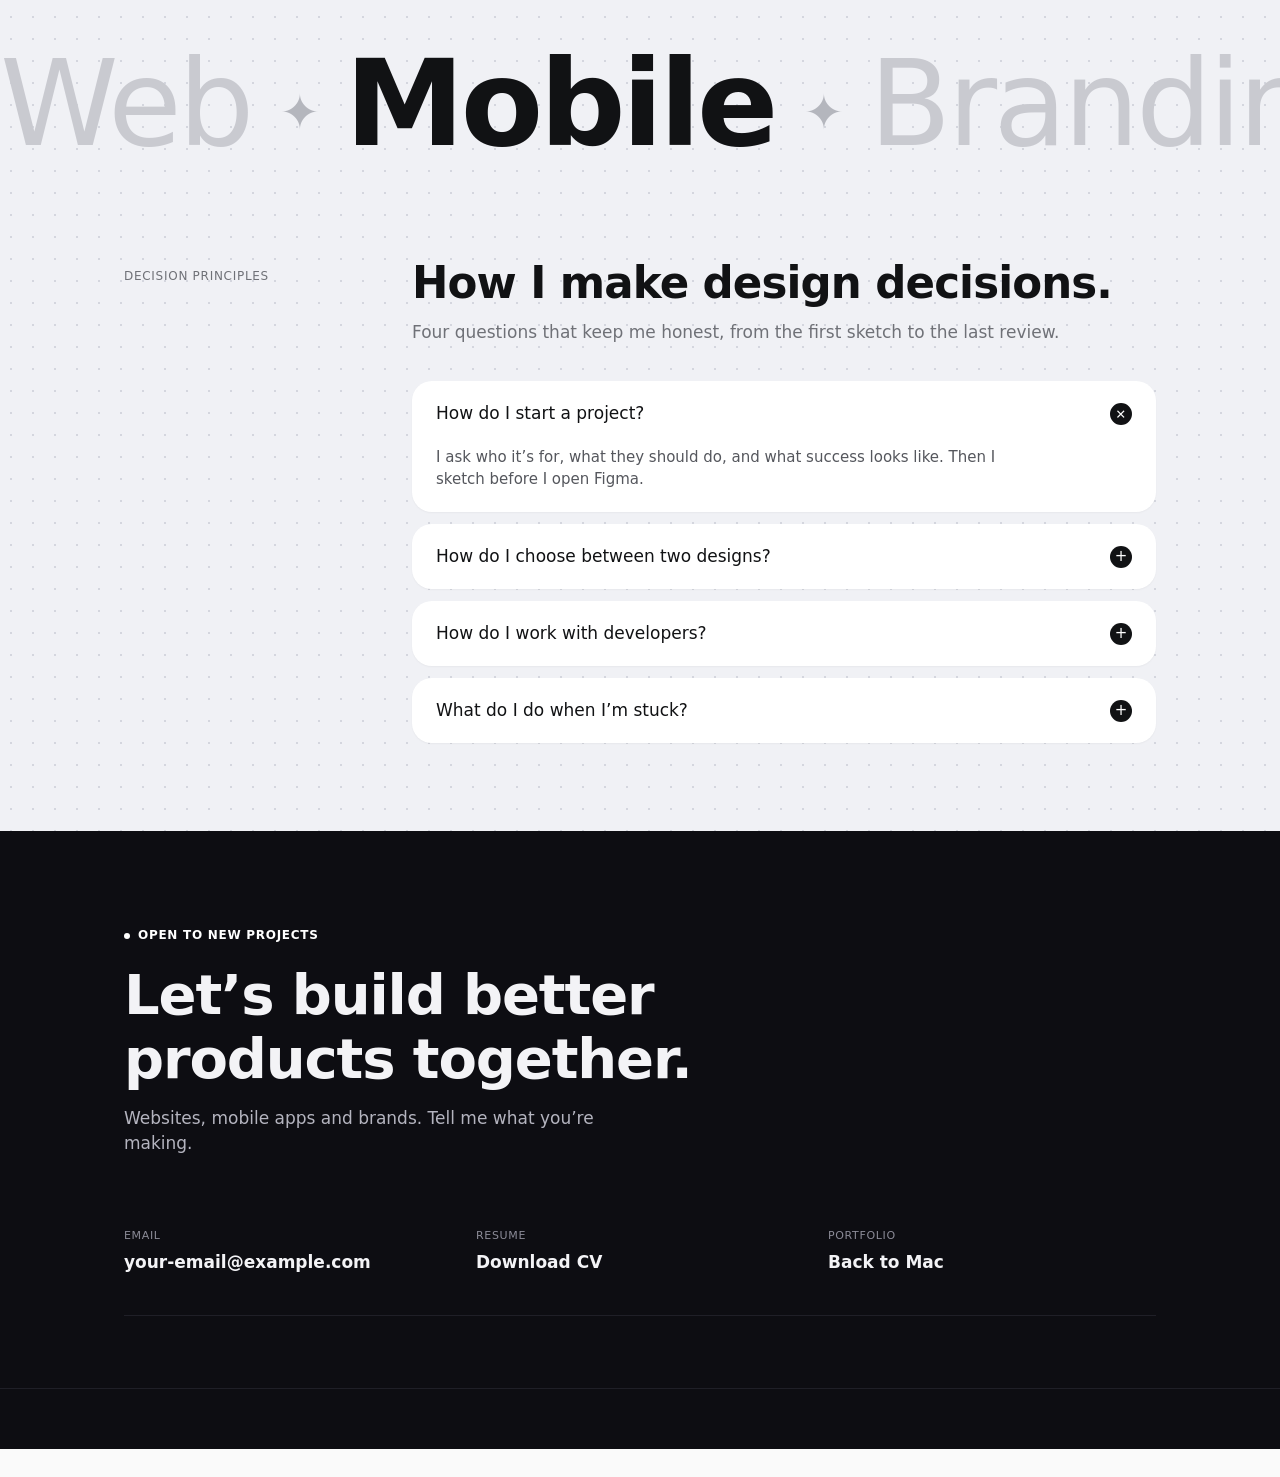
==== commit 2ffa45bf: "Thêm hiệu ứng trail.js" ====
--- a/portfolio.html
+++ b/portfolio.html
@@ -15,12 +15,28 @@
 <div class="rail" aria-hidden="true"><i></i></div>
 
 <header class="bar"><div class="w bar-in">
-  <a href="index.html">← Back to Mac</a>
-  <nav aria-label="Sections"><a href="#journey">Journey</a><a href="#work">Work</a><a href="#practice">Practice</a><a href="#about">About</a><a href="#contact">Contact</a></nav>
+  <a class="logo" href="index.html">NGOCSANG</a>
+  <button class="menu-btn" type="button" aria-label="Open menu" aria-expanded="false" aria-controls="menu"></button>
 </div></header>
 
+<div class="menu-bg" aria-hidden="true"></div>
+<div class="menu" id="menu" aria-hidden="true">
+  <button class="menu-x" type="button" aria-label="Close menu"></button>
+  <nav class="menu-nav" aria-label="Sections">
+    <a href="#top" style="--n:0">Home<em>01</em></a>
+    <a href="#journey" style="--n:1">Experience<em>02</em></a>
+    <a href="#work" style="--n:2">Work<em>03</em></a>
+    <a href="#more" style="--n:3">More work<em>04</em></a>
+    <a href="#practice" style="--n:4">Practice<em>05</em></a>
+    <a href="#about" style="--n:5">About<em>06</em></a>
+    <a href="#decisions" style="--n:6">Decisions<em>07</em></a>
+    <a href="#contact" style="--n:7">Contact<em>08</em></a>
+  </nav>
+  <div class="menu-foot"><span>Ngoc Sang</span><span>Product and UI designer</span></div>
+</div>
+
 <main>
- <section class="hero">
+ <section class="hero" id="top">
   <div class="trail" aria-hidden="true"></div>
   <div class="hero-in">
     <h1>I’m Ngoc Sang. I design websites, apps and brands <span>that are clear to read, easy to use and hard to forget.</span></h1>
@@ -47,6 +63,7 @@
     <div><b>Branding</b><p>Logos and guidelines with a clear voice.</p></div>
   </div>
 </section> -->
+<div data-trail>
 <section class="sec w journey" id="journey">
   <small>Experience</small>
   <h2>Learning and building across school, studios and product teams.</h2>
@@ -58,10 +75,12 @@
     <li><time>20XX — Now</time><span class="no">04</span><h3>Nasani</h3><b>Your role here</b><p>One line about what you designed and what changed because of it.</p></li>
   </ol>
 </section>
+</div>
 <section class="work" id="work">
   <div class="w">
     <small>Selected work</small>
-    <h2 style="margin-top:6px">Three areas I work in every day.</h2>
+    <h2>Three areas I work in every day.</h2>
+    <p class="work-sub">Websites, mobile apps and brands, each shaped by the same habit: start from the person, then cut everything else.</p>
   </div>
 
   <div class="stack">
@@ -74,7 +93,7 @@
           <p>Landing pages, dashboards, e-commerce and a blog, each built around one clear action.</p>
           <div class="count"><span><b>01</b> / 03</span><span class="go" aria-hidden="true">↗</span></div>
         </div>
-        <div class="shot"><div class="m web" aria-hidden="true"><b></b><i></i><i style="width:70%"></i><u></u></div></div>
+        <div class="shot"><i class="pill">View Work</i><div class="m web" aria-hidden="true"><b></b><i></i><i style="width:70%"></i><u></u></div></div>
         <dl><div><dt>Role</dt><dd>UI and UX design</dd></div><div><dt>Tools</dt><dd>Figma, Framer</dd></div><div><dt>Includes</dt><dd>Landing page, Dashboard, E-commerce, Blog</dd></div></dl>
       </div>
     </article>
@@ -88,7 +107,7 @@
           <p>Everyday apps where the next step is always obvious.</p>
           <div class="count"><span><b>02</b> / 03</span><span class="go" aria-hidden="true">↗</span></div>
         </div>
-        <div class="shot"><div class="m phone" aria-hidden="true"><b></b><i></i><i style="width:60%"></i><u></u></div></div>
+        <div class="shot"><i class="pill">View Work</i><div class="m phone" aria-hidden="true"><b></b><i></i><i style="width:60%"></i><u></u></div></div>
         <dl><div><dt>Role</dt><dd>UI and UX design</dd></div><div><dt>Tools</dt><dd>Figma</dd></div><div><dt>Includes</dt><dd>Food delivery, Banking app, Fitness</dd></div></dl>
       </div>
     </article>
@@ -102,7 +121,7 @@
           <p>Logos, packaging and guidelines that stay consistent everywhere they appear.</p>
           <div class="count"><span><b>03</b> / 03</span><span class="go" aria-hidden="true">↗</span></div>
         </div>
-        <div class="shot"><div class="m brand" aria-hidden="true"><b></b><b></b><b></b><b></b></div></div>
+        <div class="shot"><i class="pill">View Work</i><div class="m brand" aria-hidden="true"><b></b><b></b><b></b><b></b></div></div>
         <dl><div><dt>Role</dt><dd>Brand and visual design</dd></div><div><dt>Tools</dt><dd>Illustrator, Photoshop, Figma</dd></div><div><dt>Includes</dt><dd>Logo system, Packaging, Brand guideline</dd></div></dl>
       </div>
     </article>
@@ -116,9 +135,9 @@
       <h2>Additional work</h2>
       <p>Landing pages, apps and brand systems. Everything from the folders.</p>
     </div>
-    <a class="t" href="#"><span class="th"><i class="pill">View Work</i></span><span class="row"><b>Landing page</b><span class="arr" aria-hidden="true">↗</span></span><small>01 / Website</small></a>
-    <a class="t" href="#"><span class="th"><i class="pill">View Work</i></span><span class="row"><b>Food delivery</b><span class="arr" aria-hidden="true">↗</span></span><small>02 / Mobile</small></a>
-    <a class="t" href="#"><span class="th"><i class="pill">View Work</i></span><span class="row"><b>Logo system</b><span class="arr" aria-hidden="true">↗</span></span><small>03 / Branding</small></a>
+    <a class="t" href="#more"><span class="th"><i class="pill">View Work</i></span><span class="row"><b>Landing page</b><span class="arr" aria-hidden="true">↗</span></span><small>01 / Website</small></a>
+    <a class="t" href="#more"><span class="th"><i class="pill">View Work</i></span><span class="row"><b>Food delivery</b><span class="arr" aria-hidden="true">↗</span></span><small>02 / Mobile</small></a>
+    <a class="t" href="#more"><span class="th"><i class="pill">View Work</i></span><span class="row"><b>Logo system</b><span class="arr" aria-hidden="true">↗</span></span><small>03 / Branding</small></a>
   </div>
 </section>
 
@@ -145,7 +164,7 @@
           <p class="st">From who it’s for to what they do</p>
           <p>I begin with who will use the page and what they need to do, then cut everything else.</p>
         </div>
-        <div class="pv"><div class="m" aria-hidden="true"><b style="height:90px"></b><i></i><i style="width:70%"></i><u></u></div></div>
+        <div class="pv"><div class="mock" aria-hidden="true"><div class="mock-t">Start with a person</div><div class="mock-in">Who will use this page, and what do they need to do?<span>User goal</span></div><ul class="mock-ls"><li>Audience and context</li><li>One clear action</li><li>Cut everything else</li></ul></div></div>
       </article>
 
       <article class="pc" id="p2">
@@ -154,7 +173,7 @@
           <p class="st">One set of rules for every page</p>
           <p>Colors, type and components are set once in Figma, so every page stays consistent.</p>
         </div>
-        <div class="pv"><div class="m" aria-hidden="true"><b style="height:60px"></b><i></i><i style="width:55%"></i><i style="width:80%"></i><u></u></div></div>
+        <div class="pv"><div class="mock" aria-hidden="true"><div class="mock-t">Build a system</div><div class="mock-in">Set colors, type and components once in Figma.<span>Design tokens</span></div><ul class="mock-ls"><li>Color and type styles</li><li>Named components</li><li>Same rules on every page</li></ul></div></div>
       </article>
 
       <article class="pc" id="p3">
@@ -163,7 +182,7 @@
           <p class="st">Small fixes after a real look</p>
           <p>I test in the browser early. Small fixes after a real look beat big plans on paper.</p>
         </div>
-        <div class="pv"><div class="m" aria-hidden="true"><b style="height:110px"></b><i style="width:60%"></i><u></u></div></div>
+        <div class="pv"><div class="mock" aria-hidden="true"><div class="mock-t">Ship, look, refine</div><div class="mock-in">Open it in the browser early, then fix one thing at a time.<span>Real look</span></div><ul class="mock-ls"><li>Test in the browser</li><li>Fix small details</li><li>Ship and look again</li></ul></div></div>
       </article>
     </div>
   </div>
@@ -177,7 +196,7 @@
     <p>I’m Ngoc Sang, a designer working across websites, mobile apps and branding. I care about clear layouts, honest copy and the small details people only notice when they’re missing. I’m always sharpening my Figma skills and enjoy working with people around the world.</p>
   </div>
 </section>
-<div class="mq" aria-hidden="true"><p>Web<em>✦</em><strong>Mobile</strong><em>✦</em>Branding<em>✦</em>Web<em>✦</em><strong>Mobile</strong><em>✦</em>Branding<em>✦</em></p></div>
+<div class="mq" aria-hidden="true"><p>Web<em>✦</em><strong>Mobile</strong><em>✦</em>Branding<em>✦</em>Web<em>✦</em><strong>Mobile</strong><em>✦</em>Branding<em>✦</em>Web<em>✦</em><strong>Mobile</strong><em>✦</em>Branding<em>✦</em>Web<em>✦</em><strong>Mobile</strong><em>✦</em>Branding<em>✦</em>Web<em>✦</em><strong>Mobile</strong><em>✦</em>Branding<em>✦</em>Web<em>✦</em><strong>Mobile</strong><em>✦</em>Branding<em>✦</em></p></div>
 
 <section class="sec w two" id="decisions">
   <small>Decision principles</small>
@@ -209,6 +228,9 @@
   <div class="foot"><div class="w foot-in"><b>Ngoc Sang</b><span>Product and UI designer</span><span>© 2026</span></div></div>
 </footer>
 
+<button class="top" type="button" aria-label="Back to top"><svg viewBox="0 0 24 24" width="18" height="18" aria-hidden="true"><path d="M12 19V6M6 12l6-6 6 6" fill="none" stroke="currentColor" stroke-width="2.2" stroke-linecap="round" stroke-linejoin="round"/></svg></button>
+
 <script src="js/portfolio.js"></script>
+<!-- <script src="js/trail.js"></script> -->
 </body>
 </html>
--- a/css/portfolio.css
+++ b/css/portfolio.css
@@ -2,10 +2,11 @@
    css/portfolio.css: trang portfolio.html (mở từ Landing page trong Finder)
    Màu chính lấy từ icon Siri trên menubar: hồng, tím, xanh
 ========================================================= */
-:root{--ink:#111214;--mute:#8b8d93;--line:#e4e4e7;--bg:#fafafa;--dk:#0d0d12;--pink:#ff4fa3;--vio:#7a5cff;--cy:#2fd0ff}
+:root{--ink:#111214;--mute:#6f7177;--line:#e4e4e7;--bg:#fafafa;--dk:#0d0d12;--pink:#ff4fa3;--vio:#7a5cff;--cy:#2fd0ff;--ios:cubic-bezier(.32,.72,0,1);--r-lg:28px;--r-md:20px}
 *{box-sizing:border-box;margin:0}
-html{scroll-behavior:smooth;scroll-padding-top:72px}
-body{background:var(--bg);color:var(--ink);font:16px/1.6 -apple-system,BlinkMacSystemFont,"SF Pro Display","Inter","Segoe UI",system-ui,sans-serif;-webkit-font-smoothing:antialiased}
+html{scroll-behavior:smooth;scroll-padding-top:72px;-webkit-text-size-adjust:100%;text-size-adjust:100%}
+body{background:var(--bg);color:var(--ink);font:17px/1.47 -apple-system,BlinkMacSystemFont,"SF Pro Display","Inter","Segoe UI",system-ui,sans-serif;letter-spacing:0;-webkit-font-smoothing:antialiased;-moz-osx-font-smoothing:grayscale}
+a,summary,button{-webkit-tap-highlight-color:transparent}
 a{color:inherit;text-decoration:none}
 a:focus-visible,summary:focus-visible{outline:2px solid var(--vio);outline-offset:3px}
 .w{max-width:1080px;margin:0 auto;padding:0 24px}
@@ -14,16 +15,58 @@
 small,dt{color:var(--mute);font-size:13px}
 
 /* Top bar: trong suốt nằm đè lên hero, cuộn xuống mới hiện nền mờ (js/portfolio.js thêm class .scrolled) */
-.bar{position:fixed;top:0;left:0;right:0;z-index:5;background:transparent;border-bottom:1px solid transparent;padding-top:env(safe-area-inset-top,0px);transition:background .25s,border-color .25s,box-shadow .25s}
-.bar.scrolled{background:rgba(250,250,250,.85);-webkit-backdrop-filter:blur(14px);backdrop-filter:blur(14px);border-bottom-color:var(--line);box-shadow:0 1px 14px rgba(0,0,0,.06)}
-.bar-in{display:flex;justify-content:space-between;align-items:center;height:56px;font-size:14px}
-.bar nav{display:flex;gap:22px}
-.bar a:hover{color:var(--vio)}
+.bar{position:fixed;top:0;left:0;right:0;z-index:5;background:transparent;border-bottom:1px solid transparent;padding-top:env(safe-area-inset-top,0px);transition:background .4s var(--ios),border-color .4s var(--ios),box-shadow .4s var(--ios)}
+.bar.scrolled{background:transparent;-webkit-backdrop-filter:none;backdrop-filter:none;border-bottom-color:transparent;box-shadow:none}
+.bar-in{display:flex;justify-content:space-between;align-items:center;height:56px;font-size:14px;max-width:none;margin:0;padding:0 clamp(18px,2.4vw,32px);padding-left:calc(clamp(18px,2.4vw,32px) + env(safe-area-inset-left,0px))}
+/* Header đổi trắng/đen theo section phía sau (js/portfolio.js bật class .lt khi header nằm trên vùng tối) */
+.bar{color:var(--ink);transition:background .4s var(--ios),border-color .4s var(--ios),box-shadow .4s var(--ios),color .35s var(--ios)}
+.bar.lt{color:#fff}
+.logo{display:block;font-size:17px;font-weight:700;letter-spacing:.04em;line-height:1;padding:12px 0;color:inherit;transition:scale .35s var(--ios),opacity .2s;transform-origin:left center}
+.logo:active{scale:.94}
+@media(hover:hover){.bar a.logo:hover{color:inherit;opacity:.7}}
+
+/* Nút hai gạch bên phải */
+.menu-btn{position:relative;flex:none;width:44px;height:44px;margin-right:-10px;padding:0;border:0;background:none;color:inherit;cursor:pointer;transition:scale .3s var(--ios)}
+.menu-btn::before,.menu-btn::after{content:"";position:absolute;left:10px;right:10px;height:2px;border-radius:2px;background:currentColor;transform-origin:100% 50%;transition:scale .4s var(--ios)}
+.menu-btn::before{top:17px}
+.menu-btn::after{top:25px}
+.menu-btn:active{scale:.9}
+@media(hover:hover){.menu-btn:hover::after{scale:.62 1}}   /* rê chuột: gạch dưới ngắn lại */
+.menu-btn:focus-visible,.menu-x:focus-visible{outline:2px solid var(--vio);outline-offset:2px}
+
+/* Menu đen toàn màn hình */
+html.menu-open{overflow:hidden;scrollbar-gutter:stable}
+.menu-bg{position:fixed;inset:0;z-index:39;background:rgba(0,0,0,.35);-webkit-backdrop-filter:blur(6px);backdrop-filter:blur(6px);visibility:hidden;opacity:0;transition:opacity .5s var(--ios),visibility 0s .5s}
+.menu-bg.on{visibility:visible;opacity:1;transition:opacity .5s var(--ios),visibility 0s}
+.menu{position:fixed;top:0;right:0;bottom:0;z-index:40;width:clamp(340px,25vw,480px);display:flex;flex-direction:column;padding:clamp(96px,16vh,150px) clamp(24px,2.4vw,40px) calc(32px + env(safe-area-inset-bottom,0px));background:#050505;color:#fff;overflow-y:auto;visibility:hidden;translate:100% 0;transition:translate .6s var(--ios),visibility 0s .6s}
+.menu.on{visibility:visible;translate:0 0;transition:translate .6s var(--ios),visibility 0s}
+@media(max-width:560px){.menu{width:100%}}
+.menu-nav{width:100%}
+.menu-nav a{display:flex;align-items:baseline;gap:0;padding:10px 0 12px;border-bottom:1px solid rgba(255,255,255,.2);font-size:clamp(30px,2.7vw,46px);font-weight:300;line-height:1.1;text-transform:uppercase;opacity:0;translate:0 24px;transition:opacity .6s var(--ios),translate .7s var(--ios)}
+.menu-nav a em{margin-left:auto;padding-left:24px;font-style:normal;font-size:14px;font-weight:600;color:#8a8a8a}
+
+/* Mũi tên ở đầu dòng: mở rộng khi rê chuột hoặc chọn bằng bàn phím, chữ trượt sang phải nhường chỗ */
+.menu-nav a::before{content:"→";flex:none;align-self:center;width:0;overflow:hidden;white-space:nowrap;opacity:0;translate:-14px 0;transition:width .5s var(--ios),opacity .3s var(--ios),translate .5s var(--ios)}
+.menu-nav a:focus-visible::before{width:1em;opacity:1;translate:0 0}
+@media(hover:hover){.menu-nav a:hover::before{width:1em;opacity:1;translate:0 0}}
+.menu.on .menu-nav a{opacity:1;translate:0 0;transition-delay:calc(.1s + var(--n,0) * .05s)}
+@media(hover:hover){
+  .menu.on .menu-nav:hover a{opacity:.35;transition-delay:0s}   /* rê chuột vào một mục thì các mục còn lại mờ đi */
+  .menu.on .menu-nav a:hover{opacity:1}
+}
+.menu-foot{margin-top:auto;padding-top:48px;width:100%;display:flex;justify-content:space-between;gap:16px;font-size:11px;letter-spacing:.04em;text-transform:uppercase;color:#8b8b97}
+.menu-x{position:absolute;top:calc(6px + env(safe-area-inset-top,0px));right:calc(clamp(18px,2.4vw,32px) - 10px);width:44px;height:44px;padding:0;border:0;background:none;color:#fff;cursor:pointer;transition:scale .3s var(--ios)}
+.menu-x::before,.menu-x::after{content:"";position:absolute;left:8px;right:8px;top:21px;height:2px;border-radius:2px;background:currentColor}
+.menu-x::before{rotate:45deg}
+.menu-x::after{rotate:-45deg}
+.menu-x:active{scale:.9}
+@media(prefers-reduced-motion:reduce){.menu,.menu.on,.menu-nav a,.menu-bg{transition:none}}
+@media(hover:hover){.bar a:hover{color:var(--vio)}}
 .bar nav a[aria-current="true"]{color:var(--vio)}
 
 /* Hero: cao đúng một màn hình; --curve là chiều cao đường cong ở đáy, dải thông tin tính theo biến này */
-.hero{--u:clamp(.32px,.0521vw,1px);--curve:clamp(56px,8vw,120px);position:relative;overflow:hidden;display:flex;flex-direction:column;min-height:100svh;background:radial-gradient(circle,#d4d6de 1px,transparent 1.3px) 0 0/22px 22px,#f0f1f5}
-@media(min-width:821px){.hero{min-height:max(620px,100svh)}}
+.hero{--u:clamp(.32px,.0521vw,1px);--curve:clamp(56px,8vw,120px);position:relative;overflow:hidden;display:flex;flex-direction:column;min-height:100vh;min-height:100vh;min-height:100svh;background:radial-gradient(circle,#d4d6de 1px,transparent 1.3px) 0 0/22px 22px,#f0f1f5}
+@media(min-width:821px){.hero{min-height:max(620px,100vh);min-height:max(620px,100svh)}}
 .hero-in{width:100%;max-width:1280px;margin:0 auto;padding:0 24px}
 .hero h1{font-size:clamp(32px,4.2vw,66px);line-height:1.1;font-weight:500;letter-spacing:-.03em;max-width:17em;padding-top:calc(56px + clamp(48px,11vh,130px));opacity:calc(1 - var(--p,0)*1.2)}
 .hero h1 span{display:block;color:#9a9ca3}
@@ -50,9 +93,9 @@
 
 /* Experience: dòng ngày + chấm, trục có vạch chia, rồi các thẻ (js/portfolio.js đặt --j từ 0 đến 1 và bật class .on cho mục đã tới) */
 .journey{--on:#2bc16a}   /* màu xanh như mẫu; muốn đúng màu trang thì đổi thành var(--vio) */
-.journey>small{text-transform:uppercase;letter-spacing:.06em;font-size:12px;font-weight:600;color:var(--ink)}
-.journey h2{font-size:clamp(30px,4vw,52px);max-width:16em;margin-top:18px}
-.journey .sub{color:#55575d;font-size:17px;margin-top:16px;max-width:36em}
+.journey>small,.work .w>small{display:block;text-transform:uppercase;letter-spacing:.06em;font-size:12px;font-weight:600;color:var(--ink)}
+.journey h2,.work .w h2{font-size:clamp(30px,4vw,52px);max-width:16em;margin-top:18px}
+.journey .sub,.work-sub{color:#55575d;font-size:17px;margin-top:16px;max-width:36em}
 .tl{list-style:none;position:relative;margin-top:64px;display:grid;grid-template-columns:repeat(4,1fr)}
 .tl::before,.tl::after{content:"";position:absolute;left:0;right:0;pointer-events:none}
 .tl::before{top:46px;height:16px;background:
@@ -79,25 +122,34 @@
 
 /* Selected work */
 .work{padding:0 0 88px}
-.work .w{padding-bottom:32px}
+.work .w{padding-bottom:48px}
 /* Thẻ xếp chồng: mỗi thẻ có 1 bìa (ảnh nền phủ kín) + 1 tấm chính giữa. Thẻ sau trượt đè thẻ trước.
    Thẻ trước thu nhỏ và nhạt dần: js/portfolio.js đặt transform và opacity trực tiếp trên .card */
-.card{position:sticky;top:calc(72px + var(--i,0)*12px);display:flex;height:clamp(560px,calc(100svh - 120px),720px);border-radius:28px;overflow:hidden;isolation:isolate;color:#f3f3f6;background:var(--dk);transform-origin:50% 0;will-change:transform,opacity;backface-visibility:hidden}
-.card+.card{margin-top:40px}
+.card{position:sticky;top:calc(72px + var(--i,0)*12px);display:flex;height:clamp(560px,calc(100vh - 120px),720px);height:clamp(560px,calc(100svh - 120px),720px);border-radius:28px;overflow:hidden;isolation:isolate;color:#f3f3f6;background:var(--dk);transform-origin:50% 0;will-change:transform,opacity;backface-visibility:hidden}
+/* .card+.card{margin-top:40px} */
 .card:nth-child(1){--i:0;--bg:radial-gradient(60% 80% at 18% 18%,#4a90e2,transparent 70%),radial-gradient(60% 80% at 86% 82%,#2fd0ff,transparent 70%),#1b2a4a}
 .card:nth-child(2){--i:1;--bg:radial-gradient(60% 80% at 14% 86%,#ff8a5b,transparent 70%),radial-gradient(60% 80% at 86% 14%,#ff4fa3,transparent 70%),#3a1a14}
 .card:nth-child(3){--i:2;--bg:radial-gradient(60% 80% at 18% 18%,#7a5cff,transparent 70%),radial-gradient(60% 80% at 82% 86%,#ff4fa3,transparent 70%),#1d1636}
 .cover{position:absolute;inset:0;z-index:-2;background:var(--bg) center/cover}   /* bìa: thay bằng ảnh thật ở --bg */
-.card::before{content:"";position:absolute;inset:0;z-index:-1;background:rgba(8,8,12,.42)}   /* lớp phủ tối cho chữ dễ đọc */
-.body{width:100%;max-width:1080px;height:100%;margin:0 auto;padding:56px 24px;display:grid;grid-template-columns:minmax(0,1fr) auto minmax(0,1fr);grid-template-rows:minmax(0,1fr);gap:48px}
+.card::before{content:"";position:absolute;inset:0;z-index:-1;background:rgba(8,8,12,.42)}   /* lớp phủ tối cho chữ dễ đọc */ 
+.body{width:100%;max-width:1200px;height:100%;margin:0 auto;padding:56px 24px;display:grid;grid-template-columns:minmax(0,1fr) auto minmax(0,1fr);grid-template-rows:minmax(0,1fr);gap:40px}
 .info{display:flex;flex-direction:column;min-height:0}
 .card small{color:rgba(255,255,255,.62)}
 .card h3{font-size:clamp(28px,3.4vw,46px);line-height:1.08;margin:14px 0 22px}
 .card p{color:rgba(255,255,255,.78);font-size:15px;line-height:1.7;max-width:20em}
 .count{margin-top:auto;display:flex;align-items:center;gap:14px;font-size:13px;color:rgba(255,255,255,.62)}
 .count b{color:#fff;font-weight:600}
-.go{display:grid;place-items:center;width:34px;height:34px;border-radius:10px;background:#fff;color:var(--dk);font-size:15px}
-.shot{align-self:center;position:relative;display:grid;place-items:center;height:min(100%,480px);aspect-ratio:4/5;border-radius:18px;overflow:hidden;background:var(--shot,linear-gradient(160deg,#eceef3,#c5c8d2)) center/cover;box-shadow:0 30px 70px rgba(0,0,0,.45),0 0 0 1px rgba(255,255,255,.14)}   /* tấm chính giữa: thay bằng ảnh thật ở --shot */
+@property --f{syntax:"<length>";inherits:false;initial-value:0px}
+.go{position:relative;display:block;width:34px;height:34px;border-radius:10px;overflow:hidden;border:1px solid rgba(255,255,255,.7);background:radial-gradient(circle at 0 100%,#fff calc(var(--f) - 1px),transparent var(--f));color:#fff;font-size:0;cursor:pointer;transition:--f 1.1s var(--ios),color .5s var(--ios) .25s,border-color .5s var(--ios),scale .3s var(--ios)}   /* font-size:0 ẩn ký tự ↗ trong HTML; hai mũi tên thật do ::before và ::after vẽ; --f là bán kính hình tròn trắng mọc từ góc dưới trái */
+.go::before,.go::after{content:"↗";position:absolute;inset:0;display:grid;place-items:center;font-size:15px;line-height:1;transition:translate .9s var(--ios)}
+.go::after{translate:-100% 100%}   /* mũi tên thứ hai chờ sẵn ở góc dưới trái */
+@media(hover:hover){
+  .card:hover .go{--f:52px;color:var(--dk);border-color:#fff}   /* 52px > đường chéo nút (48px) nên hình tròn phủ kín cả góc trên phải */
+  .card:hover .go::before{translate:100% -100%}   /* mũi tên cũ bay ra góc trên phải */
+  .card:hover .go::after{translate:0 0}   /* mũi tên mới trượt vào giữa */
+}
+.go:active{scale:.94}
+.shot{align-self:center;position:relative;display:grid;place-items:center;height:min(100%,590px);aspect-ratio:4/5;border-radius:18px;overflow:hidden;background:var(--shot,linear-gradient(160deg,#eceef3,#c5c8d2)) center/cover;box-shadow:0 30px 70px rgba(0,0,0,.45),0 0 0 1px rgba(255,255,255,.14)}   /* tấm chính giữa: thay bằng ảnh thật ở --shot */
 .card dl{align-self:start}
 .card dl div{padding:12px 0;border-top:1px solid rgba(255,255,255,.16);font-size:14px}
 .card dt{color:rgba(255,255,255,.55)}
@@ -138,13 +190,13 @@
 .th{position:relative;display:block;height:var(--h);border-radius:14px;overflow:hidden;background:#e6e7ec;margin-bottom:16px}
 .add-grid .t:nth-of-type(1) .th,.add-grid .t:nth-of-type(6) .th{height:auto;aspect-ratio:16/9}   /* thẻ to theo tỉ lệ 16:9 */
 .th::before{content:"";position:absolute;inset:0;background:linear-gradient(135deg,var(--pink),var(--vio) 55%,var(--cy));transition:transform .5s cubic-bezier(.2,.7,.2,1)}   /* thay bằng ảnh thật ở đây */
-.add-grid .t:nth-of-type(3n+2) .th::before{filter:hue-rotate(60deg)}
-.add-grid .t:nth-of-type(3n) .th::before{filter:hue-rotate(-70deg)}
-.t:hover .th::before{transform:scale(1.04)}
+.add-grid .t:nth-of-type(3n+2) .th::before{background:linear-gradient(135deg,var(--cy),var(--vio) 55%,var(--pink))}
+.add-grid .t:nth-of-type(3n) .th::before{background:linear-gradient(135deg,var(--vio),var(--pink) 55%,#ffb86b)}
+@media(hover:hover){.t:hover .th::before{transform:scale(1.04)}}
 .row{display:flex;justify-content:space-between;align-items:center;gap:16px}
 .t b{font-size:clamp(17px,1.5vw,22px);font-weight:600;letter-spacing:-.01em}
 .arr{flex:none;display:grid;place-items:center;width:32px;height:32px;border:1px solid var(--line);border-radius:8px;font-size:14px;transition:background .2s,color .2s,border-color .2s}
-.t:hover .arr{background:var(--ink);color:#fff;border-color:var(--ink)}
+
 .t small{display:block;margin-top:6px}
 /* Nhãn View Work chạy theo chuột (js/portfolio.js đặt transform) */
 .pill{position:absolute;left:0;top:0;z-index:2;font-style:normal;font-size:14px;font-weight:600;color:#fff;padding:8px 14px;border-radius:99px;background:rgba(40,40,46,.72);-webkit-backdrop-filter:blur(8px);backdrop-filter:blur(8px);white-space:nowrap;pointer-events:none;opacity:0;transform:translate(-50%,-50%);transition:opacity .2s}
@@ -152,8 +204,11 @@
 @media(hover:none){.pill{display:none}}
 
 /* Practice */
-.dark{background:radial-gradient(900px 420px at 85% -10%,rgba(122,92,255,.55),transparent 70%),radial-gradient(600px 360px at 10% 110%,rgba(255,79,163,.28),transparent 70%),var(--dk);color:#f3f3f6;--c:clamp(44px,3.6vw,72px);--acc:#2bc16a;position:relative;overflow-x:clip}   /* --c: độ sâu thật của đường cong, từ đỉnh xuống mép màn hình; --acc: màu xanh như mẫu, muốn theo màu trang thì đổi thành var(--vio); overflow-x:clip chặn thanh cuộn ngang mà không làm hỏng sticky */
+.dark{background:#000;color:#f3f3f6;--c:clamp(44px,3.6vw,72px);--acc:#0a84ff;position:relative;overflow-x:clip}   /* nền đen thuần để dải lụa xanh dương nổi lên; --c: độ sâu thật của đường cong, từ đỉnh xuống mép màn hình; --acc: xanh dương Apple, dùng cho đường kẻ mục lục; overflow-x:clip chặn thanh cuộn ngang mà không làm hỏng sticky */
 .dark .sec{padding-block:calc(var(--c) + 56px)}
+.glow{position:absolute;inset:0;width:100%;height:100%;z-index:0;pointer-events:none}   /* nền dải sáng WebGL (js/portfolio.js, initGlow); hai đường cong .arc z-index 1 vẫn nằm trên */
+.dark>.w{position:relative;z-index:2}   /* chữ và thẻ nằm trên nền */
+@supports not (overflow:clip){.dark{overflow:hidden}}
 
 /* Đường cong trên và dưới: lớp màu nền trang phủ lên mép, khoét một elip trong suốt cho phần tối lộ ra.
    Elip tràn 25% mỗi bên và cao gấp ~3.9 lần --c nên chỉ lộ đoạn đỉnh của nó: một cung thoải, đều, hai mép không dựng đứng.
@@ -169,14 +224,14 @@
 .pr-sub{color:#b4b4bf;margin-top:16px;max-width:34em}
 .pr{display:grid;grid-template-columns:240px 1fr;gap:48px;align-items:start;margin-top:64px}
 .pr-nav{position:sticky;top:120px;display:flex;flex-direction:column}
-.pr-nav a{position:relative;display:flex;align-items:center;gap:10px;padding:16px 0;font-size:13px;font-weight:600;color:#5d625f;border-bottom:1px solid #1f2420;transition:color .3s}
+.pr-nav a{position:relative;display:flex;align-items:center;gap:10px;padding:16px 0;font-size:13px;font-weight:600;color:#8a8f8c;border-bottom:1px solid #1f2420;transition:color .3s}
 .pr-nav a::before{content:"";flex:none;width:5px;height:5px;border-radius:50%;background:currentColor}
 .pr-nav a::after{content:"";position:absolute;left:0;right:0;bottom:-1px;height:1px;background:var(--acc);transform:scaleX(0);transform-origin:left;transition:transform .45s cubic-bezier(.2,.7,.2,1)}   /* đường kẻ chạy ra khi mục được chọn */
 .pr-nav a:hover{color:#fff}
 .pr-nav a[aria-current="true"]{color:#fff}
 .pr-nav a[aria-current="true"]::before{background:var(--acc)}
 .pr-nav a[aria-current="true"]::after{transform:scaleX(1)}
-.pc{display:grid;grid-template-columns:1fr 1fr;min-height:clamp(380px,32vw,458px);border:1px solid #1d221f;background:rgba(255,255,255,.02)}
+.pc{display:grid;grid-template-columns:1fr 1fr;min-height:clamp(380px,32vw,458px);border:1px solid #1d221f;background:rgba(5,9,9,.82)}
 .pc+.pc{margin-top:72px}
 .pc>div:first-child{padding:36px}
 .pc h3{font-size:clamp(22px,2.2vw,28px);font-weight:700}
@@ -184,11 +239,22 @@
 .pc .st{color:#7c817e;font-size:15px;margin-top:10px}
 .pv{display:grid;place-items:center;border-left:1px solid #1d221f;padding:36px}
 .pv .m{width:min(100%,300px)}
+.mock{width:min(100%,376px);padding:22px 22px 28px;border-radius:14px;background:#000;border:1px solid #1a1d1c}
+.mock-t{font-size:12px;font-weight:600;letter-spacing:.02em;text-transform:uppercase;color:#8a8f8c}
+.mock-in{margin-top:18px;padding:16px;border:1px solid var(--acc);border-radius:10px;font-size:13px;font-weight:600;line-height:1.5;color:#fff}   /* ô nhập: viền màu --acc */
+.mock-in span{display:block;width:max-content;margin-top:14px;padding:6px 12px;border-radius:6px;background:#1a1a1c;color:#8a8f8c;font-size:14px;font-weight:400}
+.mock-ls{list-style:none;margin:26px 0 0;padding:0;display:grid;gap:22px}
+.mock-ls li{display:flex;align-items:center;gap:12px;font-size:12px;font-weight:700;color:#fff}
+.mock-ls li::before{content:"";flex:none;width:14px;height:14px;border-radius:50%;border:2px solid #4a4d4c;border-top-color:#fff;animation:spin 1s linear infinite}   /* vòng tròn quay */
+.mock-ls li:nth-child(2)::before{animation-delay:-.3s}
+.mock-ls li:nth-child(3)::before{animation-delay:-.6s}
+@keyframes spin{to{transform:rotate(360deg)}}
+@media(prefers-reduced-motion:reduce){.mock-ls li::before{animation:none}}
 
 /* About */
 .about p{max-width:38em;color:#55575d;margin-top:18px}
 .mq{overflow:hidden;margin:56px 0 0;white-space:nowrap}
-.mq p{display:inline-block;max-width:none;margin:0;font-size:clamp(56px,10vw,120px);font-weight:300;line-height:1.1;letter-spacing:-.03em;color:#c9cad0;animation:mq 28s linear infinite}
+.mq p{display:inline-block;max-width:none;margin:0;font-size:clamp(56px,10vw,120px);font-weight:300;line-height:1.1;letter-spacing:-.03em;color:#c9cad0;animation:mq 84s linear infinite;will-change:transform;backface-visibility:hidden}
 .mq strong{color:var(--ink);font-weight:600}
 .mq em{font-style:normal;font-size:.4em;vertical-align:middle;padding:0 .6em;color:#b4b6bd}
 @keyframes mq{to{transform:translateX(-50%)}}
@@ -204,7 +270,7 @@
 summary{display:flex;justify-content:space-between;align-items:center;gap:16px;padding:20px 24px;cursor:pointer;list-style:none;font-weight:500}
 summary::-webkit-details-marker{display:none}
 summary::after{content:"+";flex:none;display:grid;place-items:center;width:22px;height:22px;border-radius:50%;background:var(--ink);color:#fff;font-size:15px;line-height:1;transition:transform .25s}
-details[open] summary::after{transform:rotate(45deg)}
+details.is-open summary::after{transform:rotate(45deg)}
 details p{padding:0 24px 22px;color:#55575d;font-size:14px;max-width:42em}
 
 /* Contact */
@@ -214,26 +280,102 @@
 .end .live{display:flex;align-items:center;gap:8px;color:#fff;font-weight:600;text-transform:uppercase;letter-spacing:.06em;font-size:12px}
 .end .live::before{content:"";width:6px;height:6px;border-radius:50%;background:#fff}
 .reach{list-style:none;display:grid;grid-template-columns:repeat(3,1fr);gap:24px;margin-top:72px;padding:0 0 40px;border-bottom:1px solid #1f1f27}
-.reach span{display:block;font-size:11px;letter-spacing:.06em;text-transform:uppercase;color:#6d6d79}
+.reach span{display:block;font-size:11px;letter-spacing:.06em;text-transform:uppercase;color:#8b8b97}
 .reach a{display:inline-block;margin-top:6px;font-weight:600;font-size:17px;transition:color .2s}
 .reach a:hover{color:var(--cy)}
 .foot{margin-top:72px;border-top:1px solid #1f1f27}
-.foot-in{display:flex;flex-wrap:wrap;gap:8px 24px;align-items:center;padding-block:22px;font-size:11px;letter-spacing:.04em;text-transform:uppercase;color:#6d6d79}
+.foot-in{display:flex;flex-wrap:wrap;gap:8px 24px;align-items:center;padding-block:22px;padding-bottom:calc(22px + env(safe-area-inset-bottom,0px));font-size:11px;letter-spacing:.04em;text-transform:uppercase;color:#8b8b97}
 .foot-in b{color:#fff;font-weight:700}
 .foot-in span:last-child{margin-left:auto}
 
-/* Thanh tiến độ cuộn bên phải (js/portfolio.js đặt --s từ 0 đến 1 và bật class .on) */
-.rail{position:fixed;right:14px;top:50%;translate:0 -50%;z-index:6;width:3px;height:min(38vh,320px);border-radius:3px;background:rgba(139,141,147,.35);overflow:hidden;pointer-events:none;opacity:0;transition:opacity .25s}
+/* Thước chuyển section kiểu iPhone bên phải: không nền, mờ hai đầu; chỉ hiện tên section khi cuộn tới. Màu chữ và vạch đổi sáng/tối theo nền phía sau bằng class .lt (js/portfolio.js dựng thước, bật .on và .lt), không dùng blend-mode nên nhẹ hơn trên iOS */
+.rail{position:fixed;right:10px;top:50%;translate:0 -50%;z-index:6;width:150px;height:min(44vh,340px);overflow:hidden;pointer-events:none;opacity:0;color:#111214;transition:opacity .35s,color .3s;-webkit-mask-image:linear-gradient(transparent,#000 26%,#000 74%,transparent);mask-image:linear-gradient(transparent,#000 26%,#000 74%,transparent);contain:layout paint}
 .rail.on{opacity:1}
-.rail i{display:block;width:100%;height:100%;border-radius:3px;background:linear-gradient(var(--pink),var(--vio) 55%,var(--cy));transform:scaleY(var(--s,0));transform-origin:top;will-change:transform}
-
-/* Màn hình nhỏ (đặt cuối file để thắng các rule bên trên) */
+.rail.lt{color:#fff}
+.rail-strip{position:absolute;left:0;right:0;top:0;will-change:transform}
+.rail-strip i{position:absolute;right:10px;width:5px;height:1px;background:currentColor;opacity:.45;transform-origin:100% 50%}
+.rail-strip i.mj{width:11px;opacity:.85}
+.rail-strip i.x{opacity:.22}   /* vạch nằm ngoài khoảng các section */
+.rail-strip em{position:absolute;right:46px;translate:0 -50%;transform-origin:100% 50%;white-space:nowrap;font:600 12px/1 -apple-system,BlinkMacSystemFont,"SF Pro Display","Inter","Segoe UI",system-ui,sans-serif;font-style:normal;letter-spacing:.01em;color:currentColor;text-shadow:0 1px 3px rgba(0,0,0,.28);transition:color .25s var(--ios);opacity:0}   /* tên mặc định ẩn, JS tăng dần opacity khi thước tới section; right:46px chừa chỗ cho vạch phóng to (tối đa khoảng 33px tính từ mép) */
+
+/* ===== Chuẩn iOS: bo góc, cỡ chữ, chuyển động, phản hồi khi chạm ===== */
+.card{border-radius:var(--r-lg)}
+.th,.shot,details{border-radius:var(--r-md)}
+.arr{border-radius:10px}
+.go{border-radius:12px}
+
+/* Cỡ chữ theo Dynamic Type */
+.card p{font-size:16px}
+.card dl div,.tl b{font-size:15px}
+.pc p,details p,.tl p{font-size:15px}
+
+/* Chuyển động kiểu spring của iOS */
+.th::before{transition:transform .6s var(--ios)}
+.arr{transition:background .3s var(--ios),color .3s var(--ios),border-color .3s var(--ios)}
+summary::after{transition:transform .4s var(--ios)}
+.pr-nav a{transition:color .35s var(--ios)}
+.pill{-webkit-backdrop-filter:saturate(180%) blur(20px);backdrop-filter:saturate(180%) blur(20px)}
+
+/* Phản hồi khi nhấn: thu nhẹ như nút iOS */
+.t{transition:transform .35s var(--ios)}
+.t:active{transform:scale(.98)}
+summary{transition:opacity .2s}
+summary:active{opacity:.6}
+.bar nav a{padding:12px 0}
+
+/* Nút mũi tên Additional work: xem khối "Additional work: rê chuột" ở cuối file */
+
+/* Góc "squircle" liên tục như icon iOS: chỉ trình duyệt hỗ trợ mới áp dụng, các trình duyệt khác giữ bo tròn thường */
+@supports (corner-shape:squircle){
+  .card,.th,.shot,details,.arr,.go{corner-shape:squircle}
+  .card{border-radius:40px}
+  .th,.shot,details{border-radius:30px}
+  .arr{border-radius:14px}
+  .go{border-radius:18px}
+}
+
+/* ===== Hiệu ứng hiện chữ và hiện khối kiểu iOS ===== */
+@keyframes rise{from{opacity:0;translate:0 28px}to{opacity:1;translate:0 0}}
+@keyframes fade{from{opacity:0}}
+
+/* Lúc tải trang: hero hiện lần lượt (fill backwards nên độ mờ khi cuộn của hero vẫn do --p điều khiển) */
+.hero h1{animation:rise 1s var(--ios) .1s backwards}
+.hero h1 span{animation:rise 1s var(--ios) .28s backwards}
+.strip li{animation:rise .9s var(--ios) backwards}
+.strip li:nth-child(1){animation-delay:.45s}
+.strip li:nth-child(2){animation-delay:.52s}
+.strip li:nth-child(3){animation-delay:.59s}
+.strip li:nth-child(4){animation-delay:.66s}
+.more{animation:fade 1s ease .9s backwards}
+
+/* Khi cuộn tới: js/portfolio.js gắn data-r, thêm class .in khi phần tử vào màn hình, xong thì gỡ cả hai */
+[data-r]{opacity:0;translate:0 28px;transition:opacity .8s var(--ios) var(--d,0s),translate .9s var(--ios) var(--d,0s),scale .9s var(--ios) var(--d,0s)}
+[data-r=pop]{translate:0 36px;scale:.95}
+[data-r].in{opacity:1;translate:0 0;scale:1}
+
+@media(prefers-reduced-motion:reduce){
+  .hero h1,.hero h1 span,.strip li,.more{animation:none}
+  [data-r]{opacity:1;translate:none;scale:none;filter:none;transition:none}
+}
+
+/* Nút lên đầu trang: tròn, kính mờ kiểu iOS, hiện khi cuộn xuống (js/portfolio.js bật class .on) */
+.top{position:fixed;right:calc(18px + env(safe-area-inset-right,0px));bottom:calc(18px + env(safe-area-inset-bottom,0px));z-index:7;display:grid;place-items:center;width:44px;height:44px;padding:0;border:0;border-radius:50%;cursor:pointer;color:var(--ink);background:rgba(255,255,255,.72);-webkit-backdrop-filter:saturate(180%) blur(20px);backdrop-filter:saturate(180%) blur(20px);box-shadow:0 0 0 1px rgba(0,0,0,.08),0 6px 20px rgba(0,0,0,.14);opacity:0;visibility:hidden;translate:0 14px;transition:opacity .4s var(--ios),translate .5s var(--ios),scale .3s var(--ios),visibility 0s .5s}
+.top.on{opacity:1;visibility:visible;translate:0 0;transition:opacity .4s var(--ios),translate .5s var(--ios),scale .3s var(--ios),visibility 0s}
+.top:active{scale:.9}
+@media(hover:hover){.top:hover{background:rgba(255,255,255,.9)}}
+.top:focus-visible{outline:2px solid var(--vio);outline-offset:3px}
+@media(prefers-reduced-motion:reduce){.top{transition:none}}
+
+/* Selected work: chỉ giữ nhãn View Work khi rê vào ảnh */
+@media(min-width:861px) and (hover:hover){
+  .shot:hover .pill{opacity:1}
+}
 @media(max-width:860px){
   .strip{grid-template-columns:1fr 1fr;row-gap:20px}
   .strip li:first-child{grid-column:1/-1}
   .hero h1{max-width:none}
   .cols{grid-template-columns:1fr 1fr}
-  .card{position:relative;top:auto;height:auto;border-radius:22px;transform:none;opacity:1 !important}   /* mobile không xếp chồng, nên bỏ cả thu nhỏ lẫn nhạt dần do JS đặt */
+  .card{position:relative;top:auto;height:auto;border-radius:22px;transform:none !important;opacity:1 !important;will-change:auto}   /* mobile không xếp chồng nên bỏ thu nhỏ và nhạt dần */
   .card+.card{margin-top:16px}
   .body{grid-template-columns:1fr;grid-template-rows:auto;height:auto;padding:32px 22px;gap:28px}
   .shot{height:auto;width:min(100%,320px);justify-self:center}
@@ -263,4 +405,22 @@
   html{scroll-behavior:auto}
   .mq p{animation:none}
   .pop,.more span{animation:none}
-}+}
+/* Additional work: rê chuột vào thẻ thì ảnh phóng nhẹ, nút mũi tên đổi nền và hai mũi tên đổi chỗ */
+.arr{position:relative;overflow:hidden;font-size:0;background:radial-gradient(circle at 0 100%,var(--ink) calc(var(--f) - 1px),transparent var(--f)),#fff;color:var(--ink);transition:--f 1.1s var(--ios),color .5s var(--ios) .25s,border-color .5s var(--ios)}   /* font-size:0 ẩn ký tự ↗ trong HTML; hai mũi tên thật do ::before và ::after vẽ; --f là bán kính hình tròn đen mọc từ góc dưới trái */
+.arr::before,.arr::after{content:"↗";position:absolute;inset:0;display:grid;place-items:center;font-size:14px;line-height:1;transition:translate .9s var(--ios)}
+.arr::after{translate:-100% 100%}   /* mũi tên thứ hai chờ sẵn ở góc dưới trái */
+.th::before{transition:transform .8s var(--ios)}
+.th img{position:absolute;inset:0;width:100%;height:100%;object-fit:cover;transition:transform .8s var(--ios)}   /* dùng khi bạn thay nền gradient bằng ảnh thật: <img> đặt trong .th */
+@media(hover:hover){
+  .t:hover .th::before,.t:hover .th img{transform:scale(1.06)}
+  .t:hover .arr{--f:46px;color:#fff;border-color:var(--ink)}   /* 46px > đường chéo nút (45px) nên hình tròn phủ kín cả góc trên phải */
+  .t:hover .arr::before{translate:100% -100%}   /* mũi tên cũ bay ra góc trên phải */
+  .t:hover .arr::after{translate:0 0}   /* mũi tên mới trượt vào giữa */
+}
+/* ===== Selected work: mỗi thẻ cao vừa một màn hình; thẻ sau chỉ ló lên sau khi thẻ trước hiện trọn ===== */
+@media(min-width:861px){
+  .card{top:96px;height:clamp(520px,calc(100vh - 168px),900px);height:clamp(520px,calc(100svh - 168px),900px)}
+  .card+.card{margin-top:calc(72px + 12vh);margin-top:calc(72px + 12svh)}   /* 72px = lề dưới của thẻ đang dính; 12% màn hình là đoạn thẻ trước đứng yên trước khi thẻ sau ló lên */
+}
+/* */
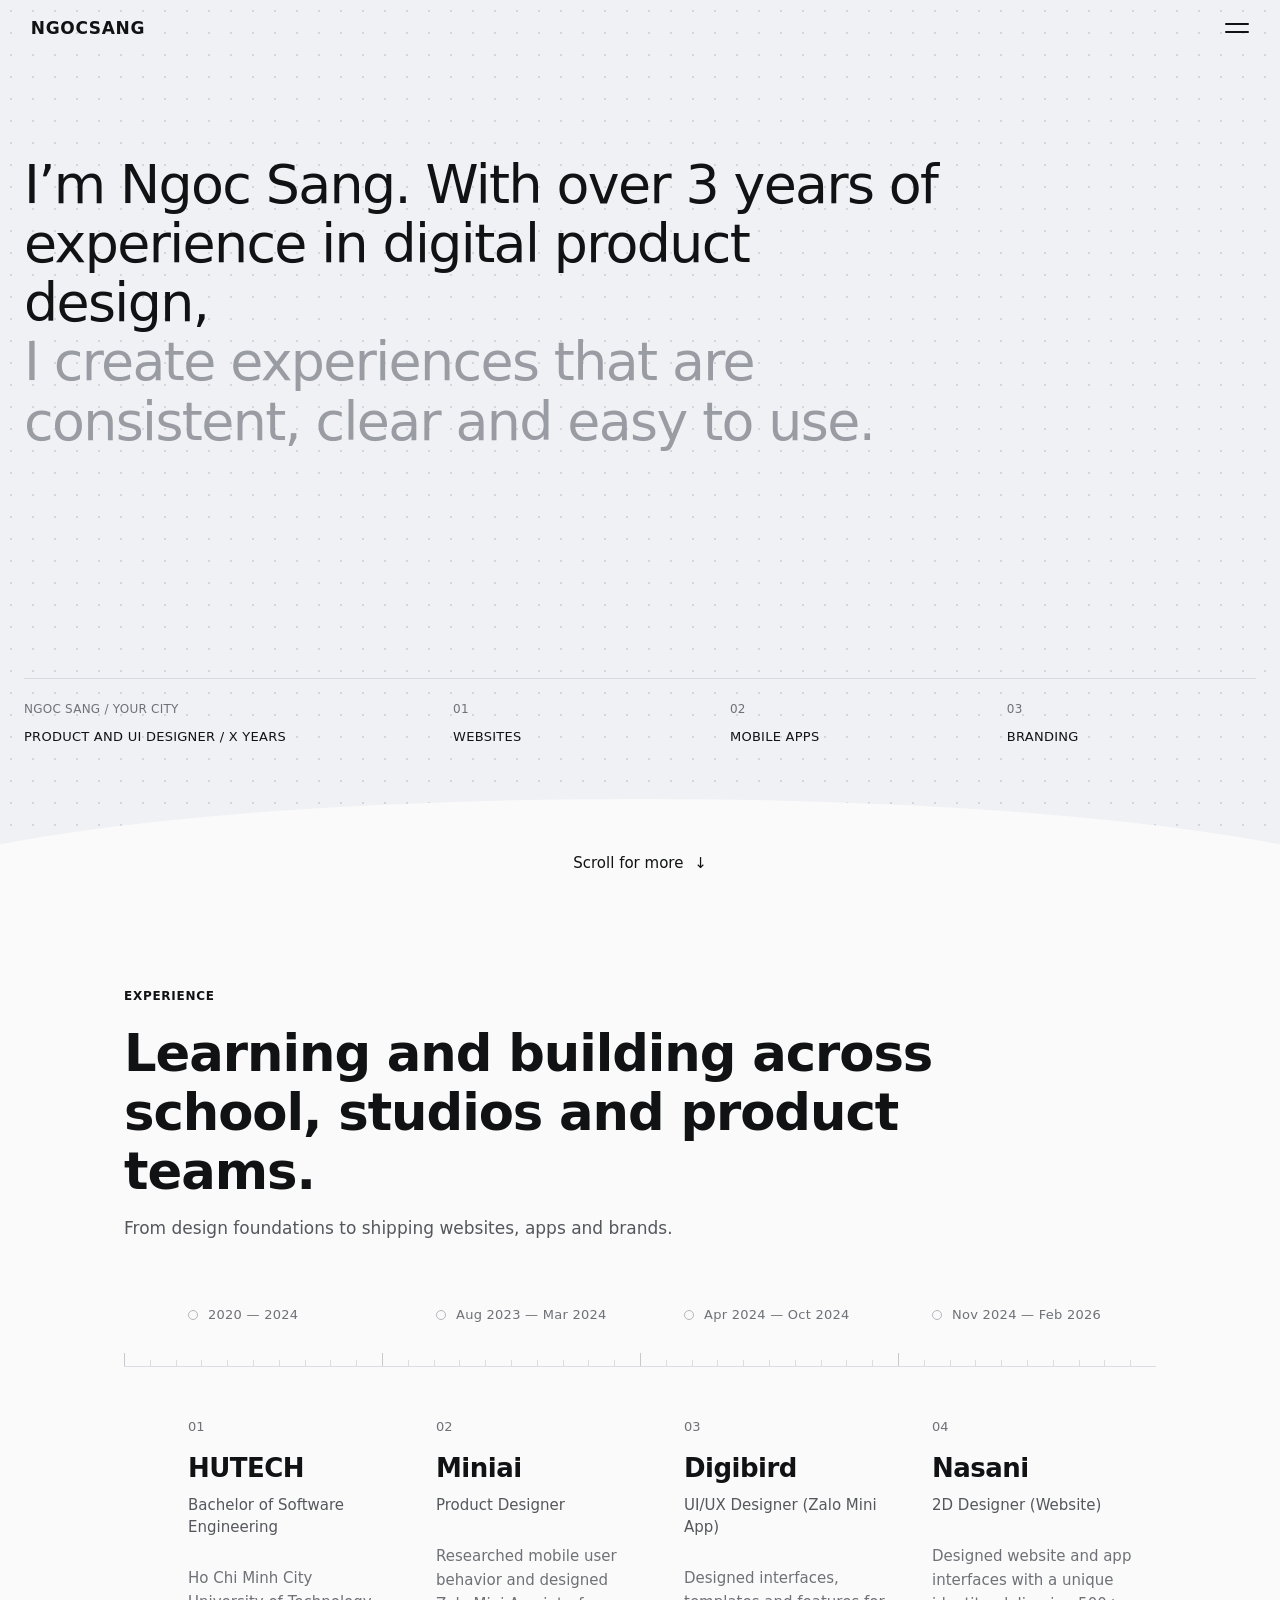
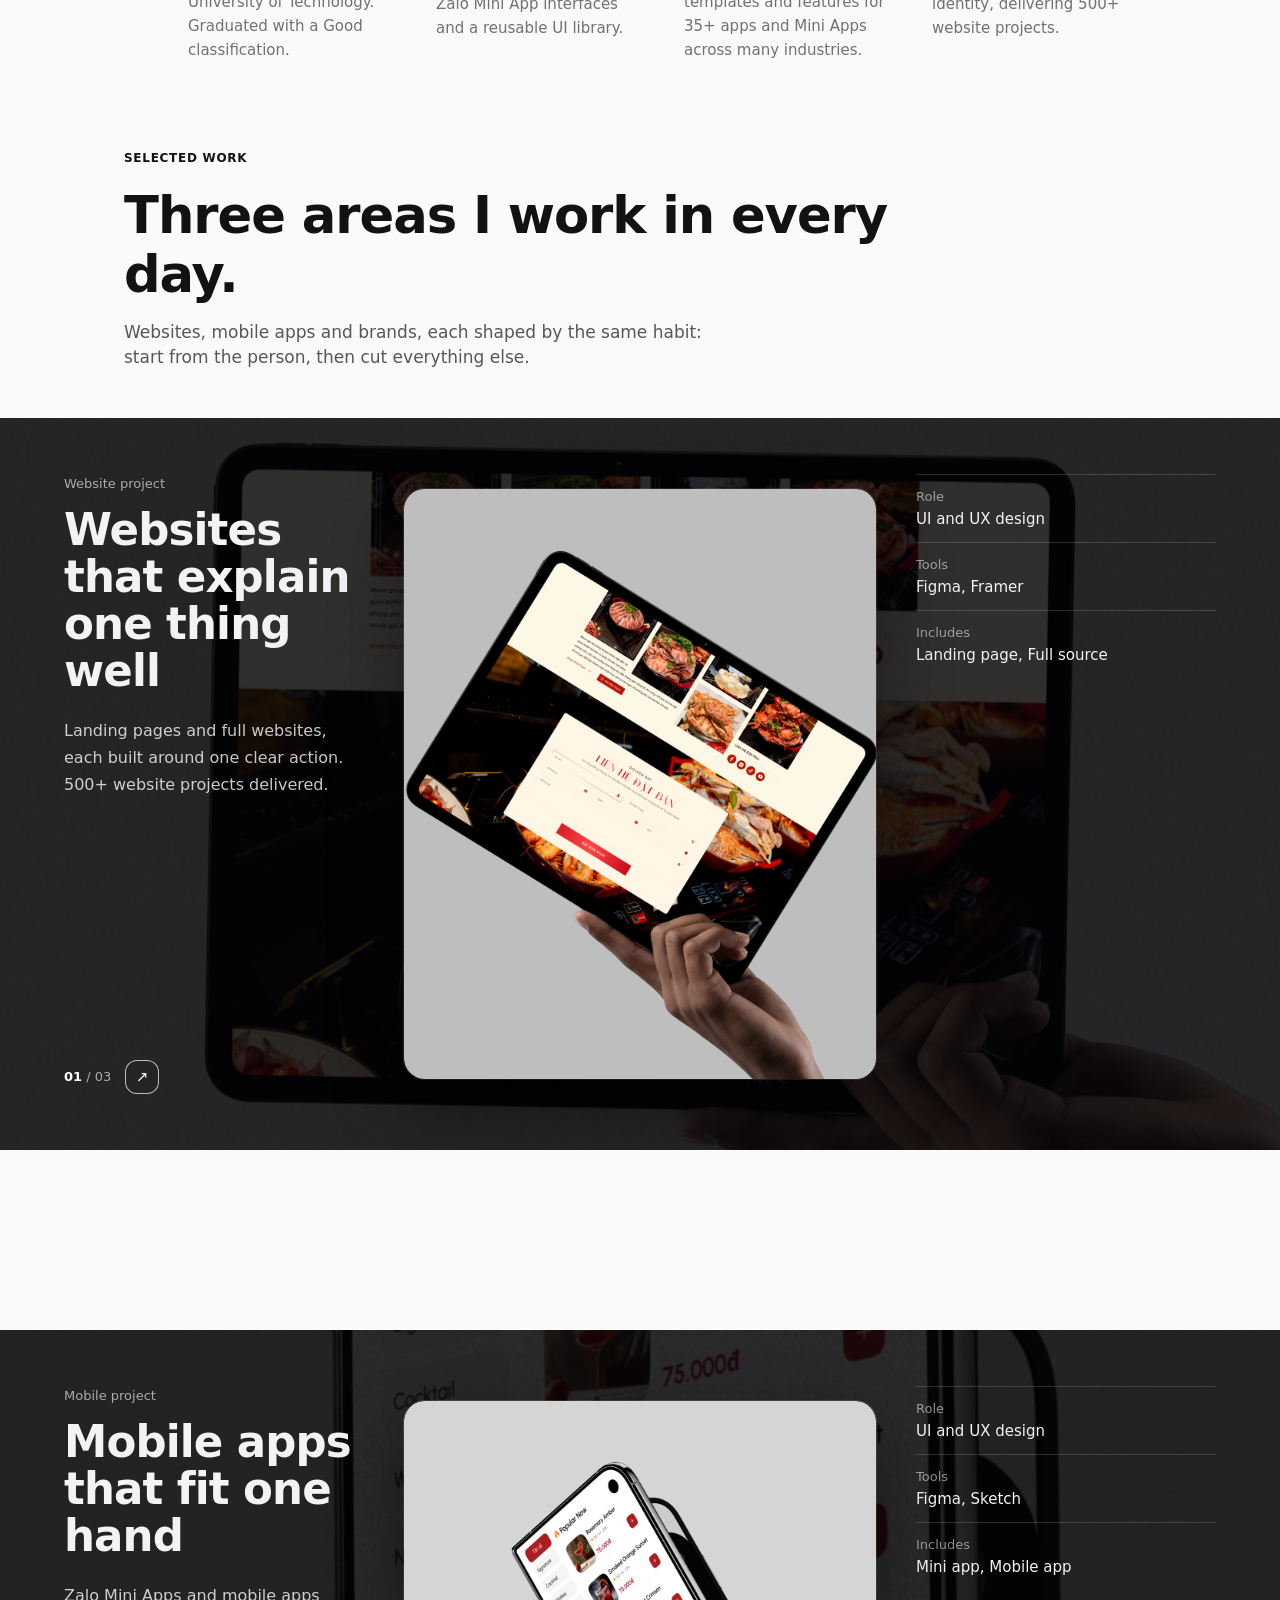
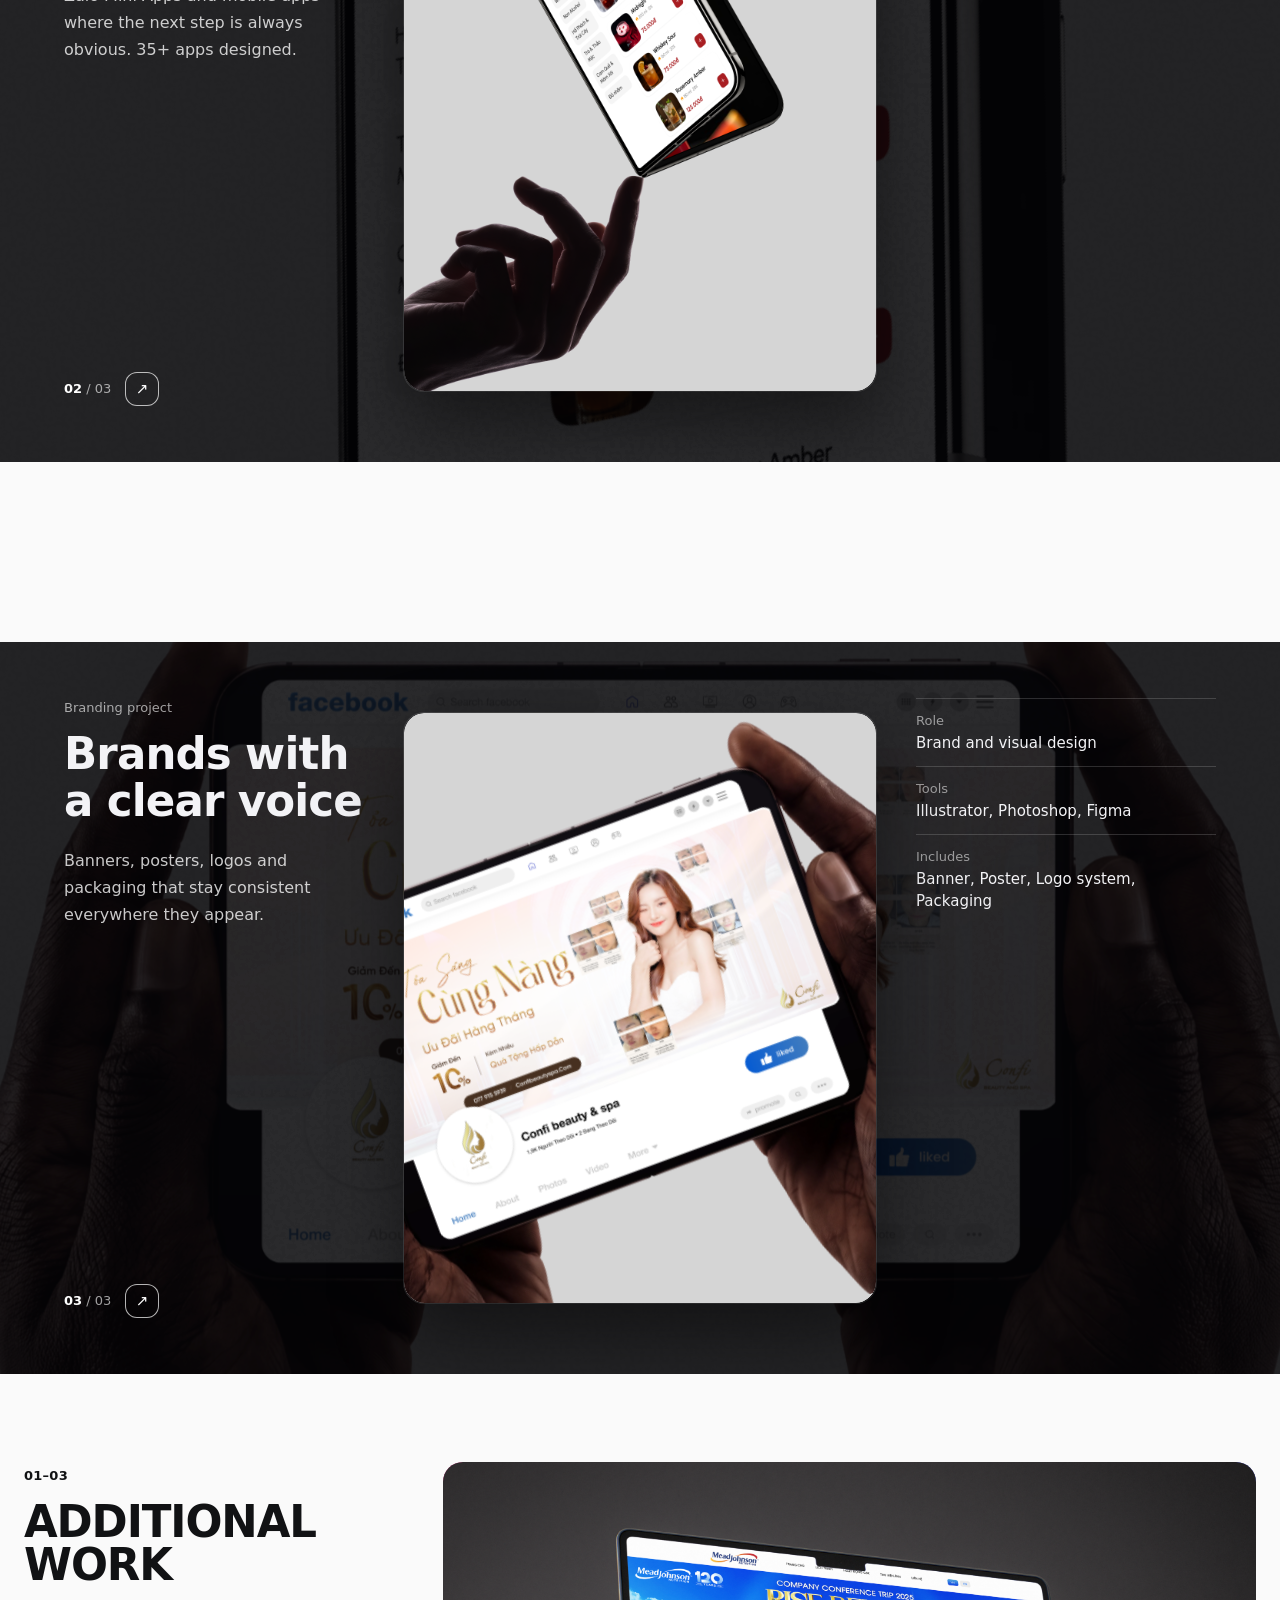
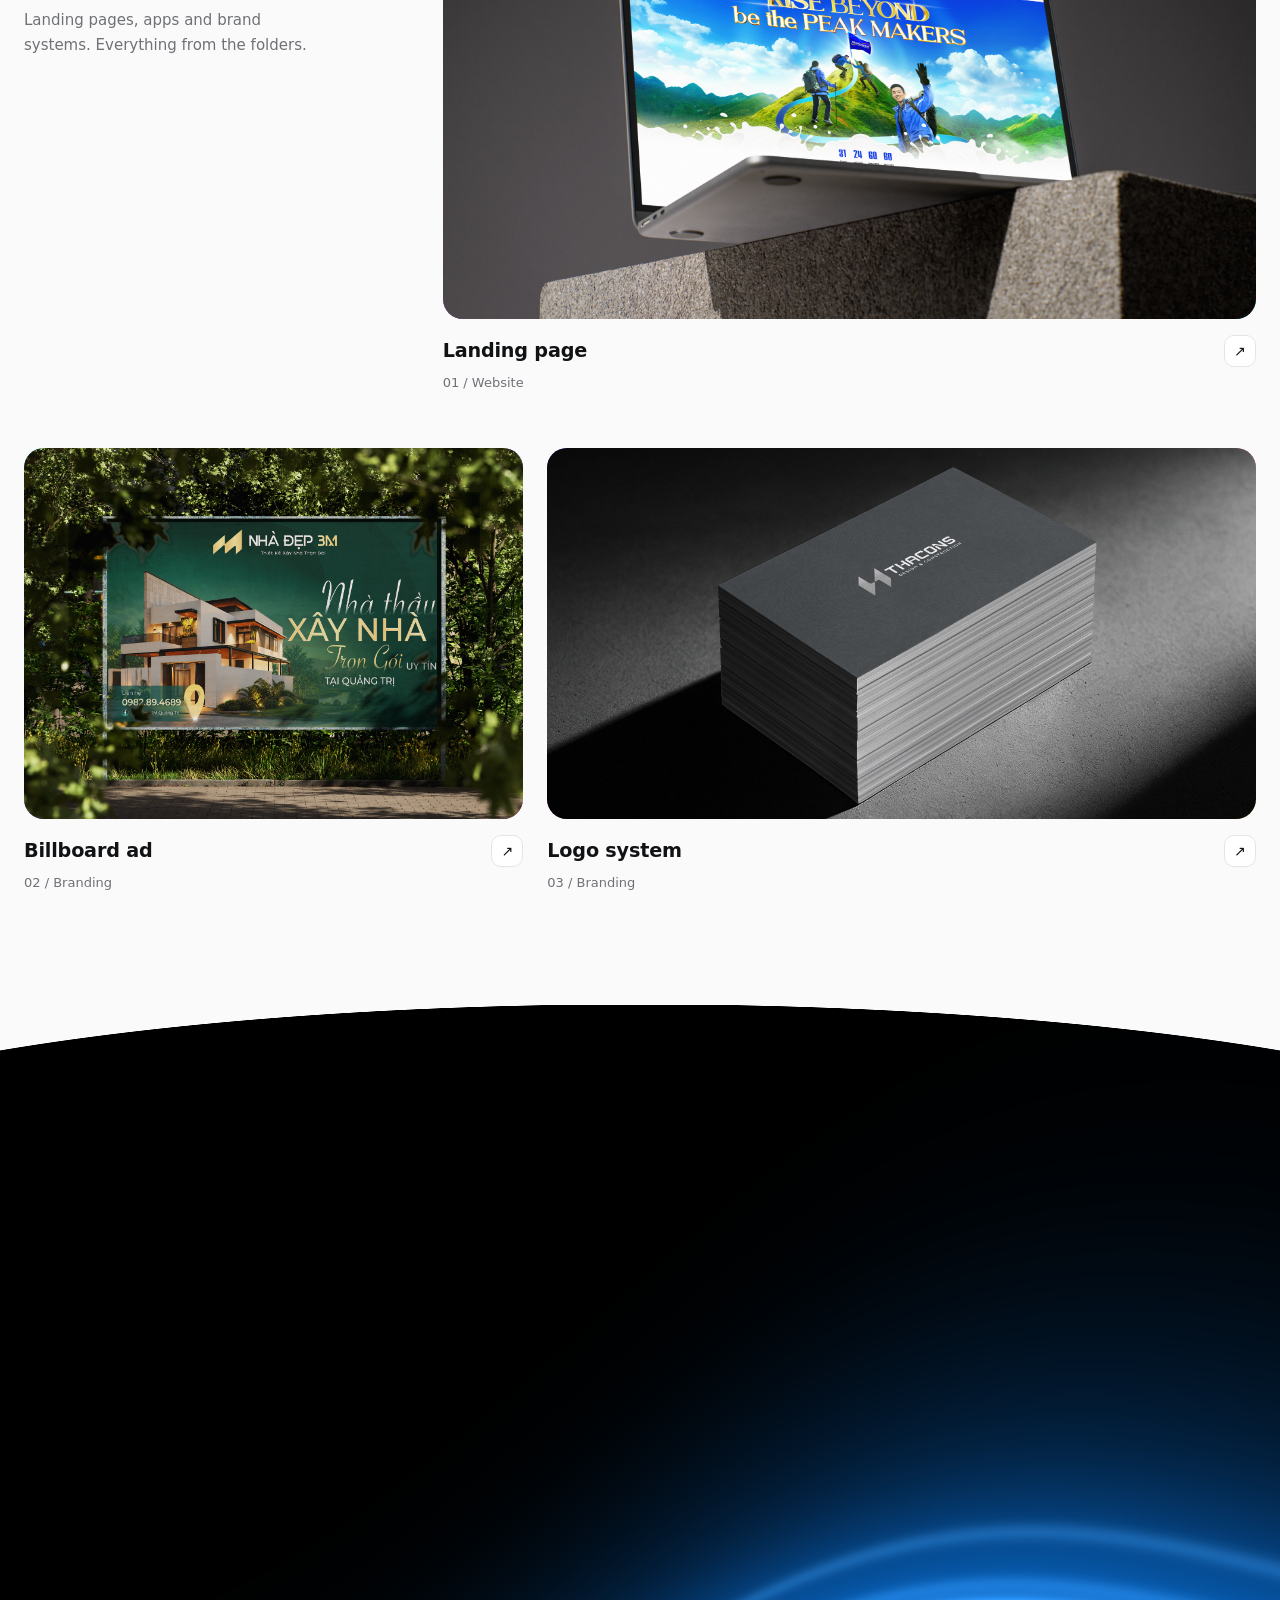
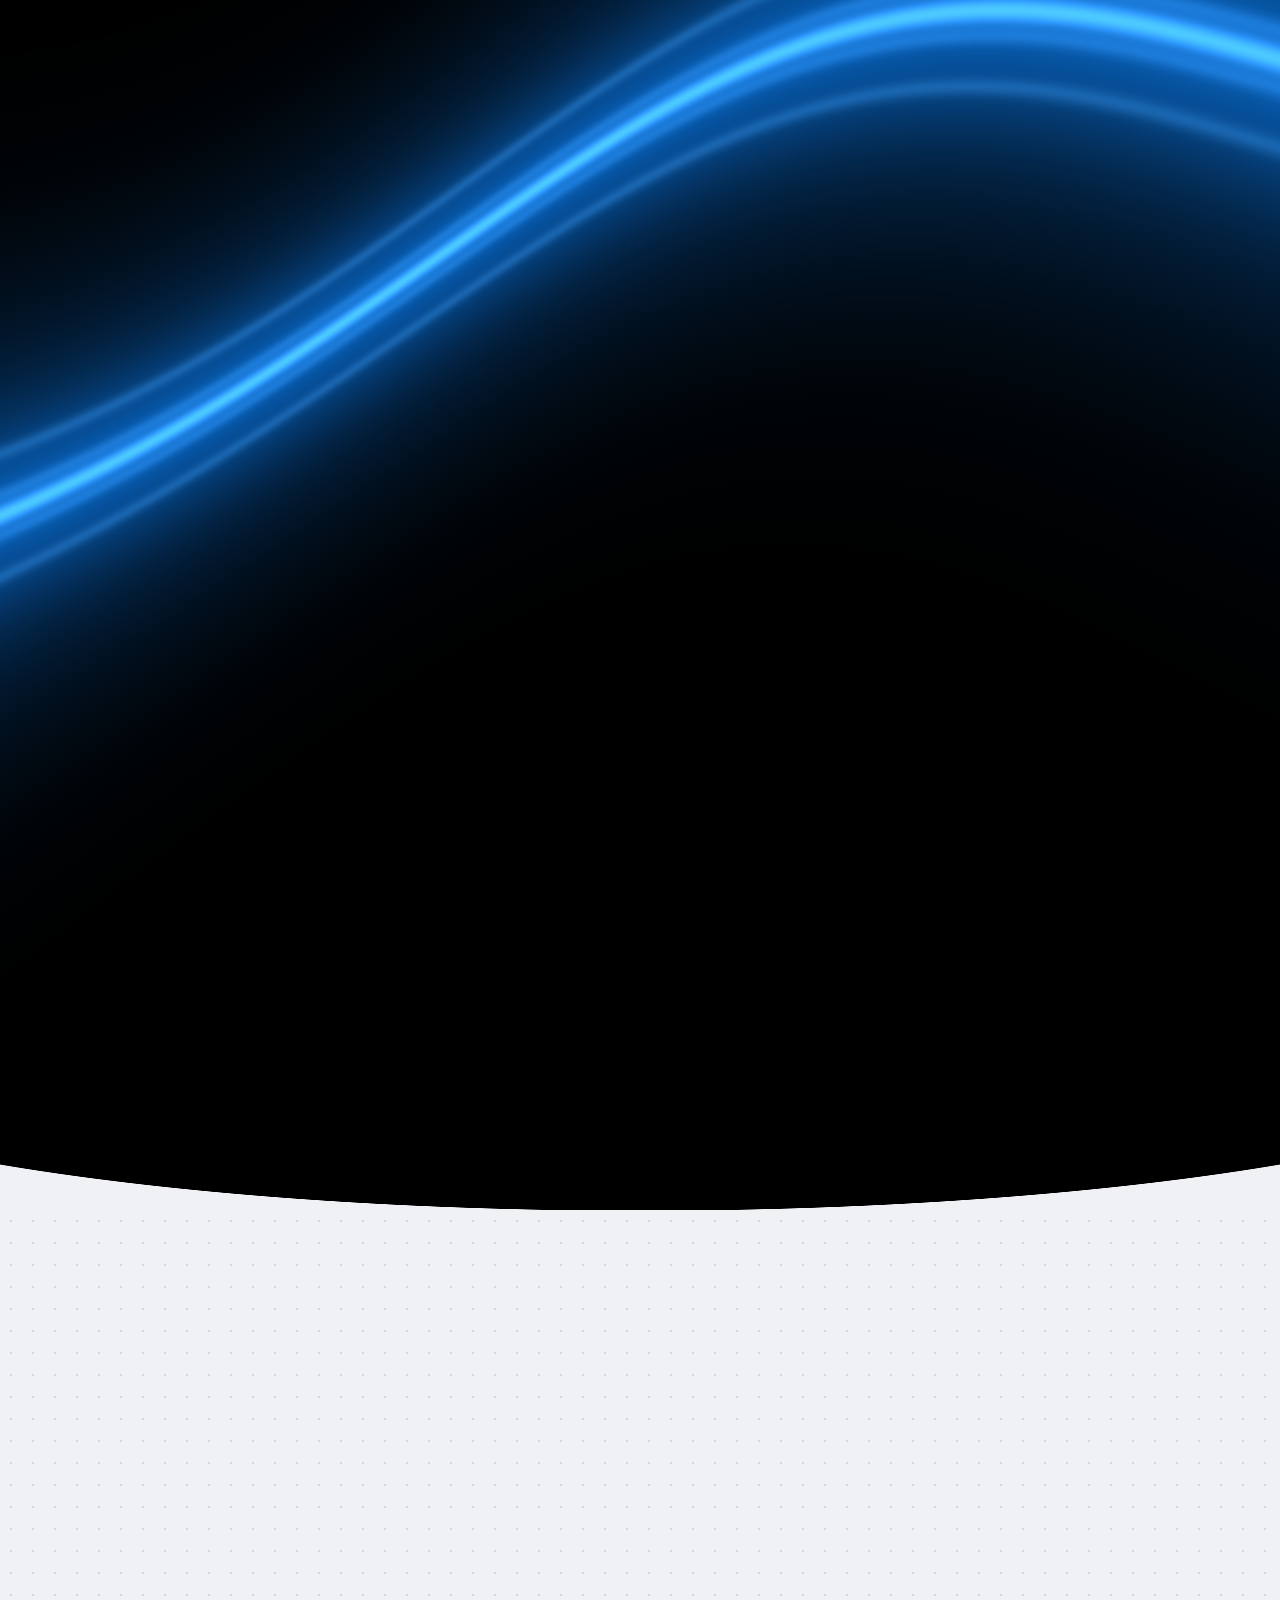
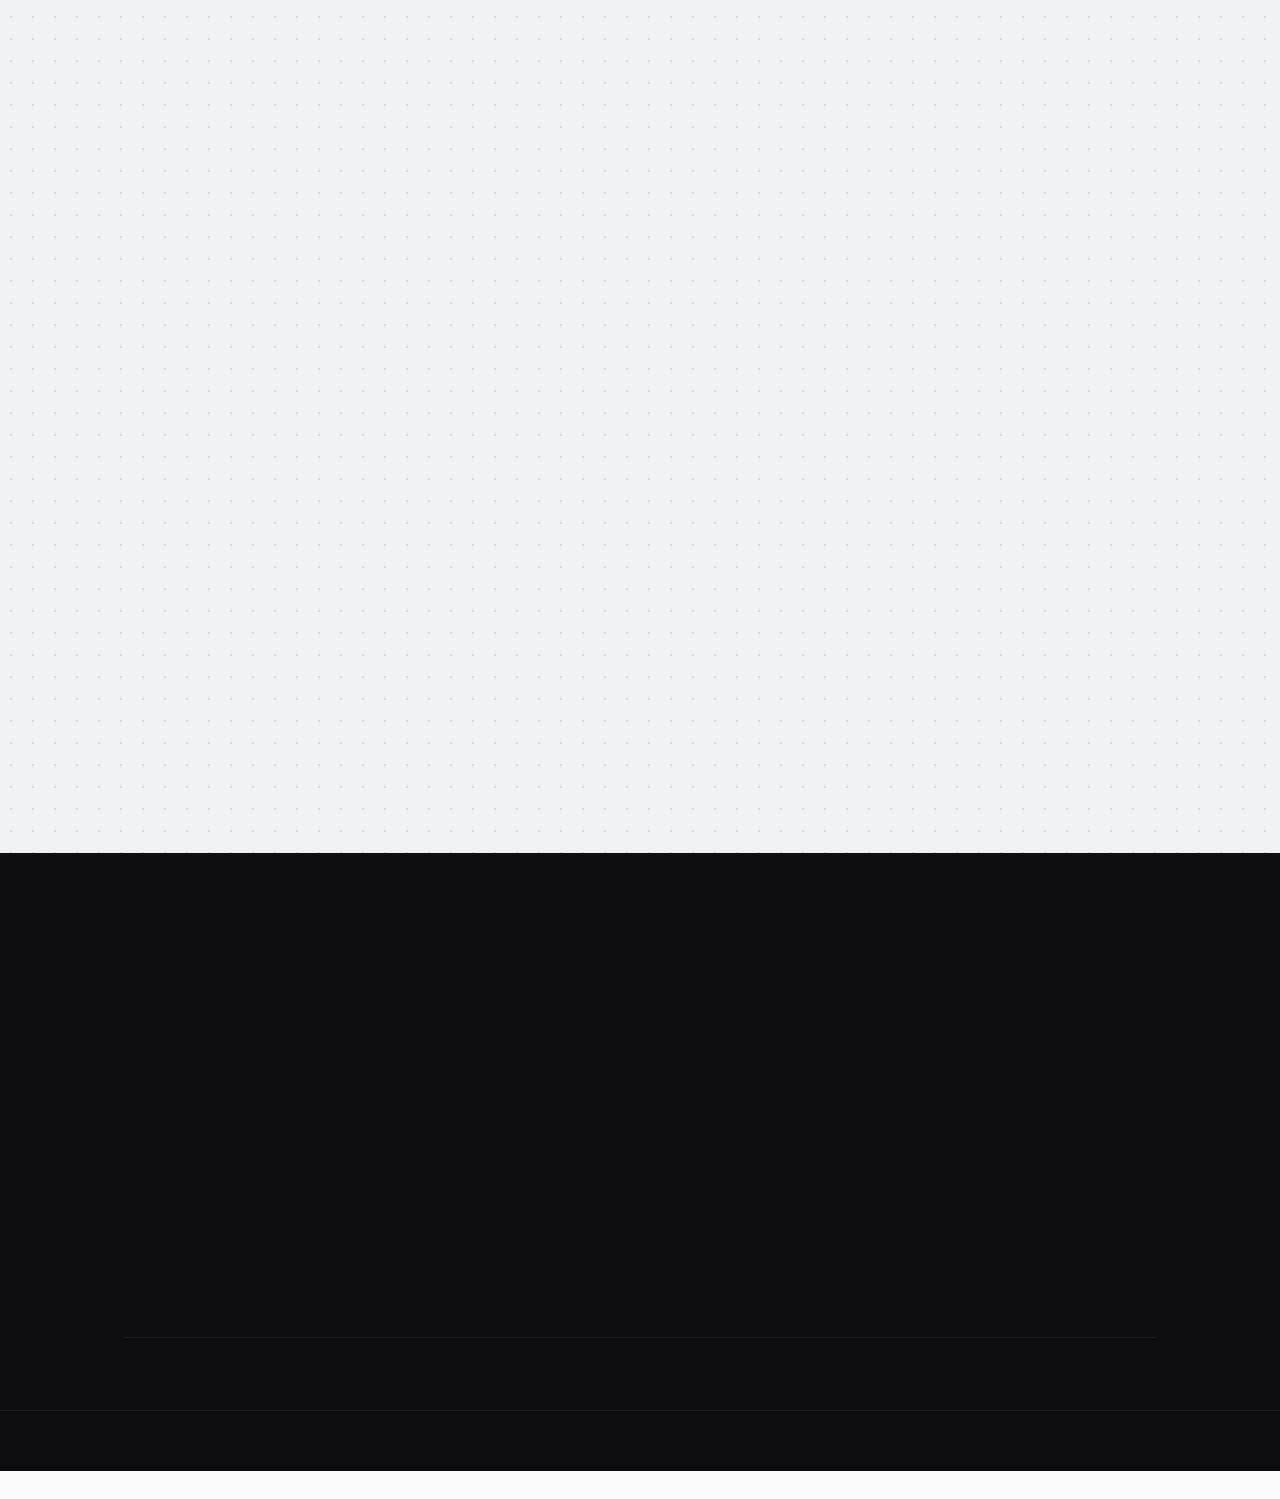
==== commit 1d635449: "commit 11/11/026" ====
--- a/portfolio.html
+++ b/portfolio.html
@@ -39,7 +39,7 @@
  <section class="hero" id="top">
   <div class="trail" aria-hidden="true"></div>
   <div class="hero-in">
-    <h1>I’m Ngoc Sang. I design websites, apps and brands <span>that are clear to read, easy to use and hard to forget.</span></h1>
+        <h1>I’m Ngoc Sang. With over 3 years of experience in digital product design, <span>I create experiences that are consistent, clear and easy to use.</span></h1>
   </div>
   <div class="hero-in hero-low">
  
@@ -69,10 +69,10 @@
   <h2>Learning and building across school, studios and product teams.</h2>
   <p class="sub">From design foundations to shipping websites, apps and brands.</p>
   <ol class="tl">
-    <li><time>20XX — 20XX</time><span class="no">01</span><h3>HUTECH</h3><b>Design student</b><p>Learned the foundations: layout, type, color and how to explain a design choice.</p></li>
-    <li><time>20XX — 20XX</time><span class="no">02</span><h3>Miniai</h3><b>Your role here</b><p>One line about what you designed and what changed because of it.</p></li>
-    <li><time>20XX — 20XX</time><span class="no">03</span><h3>Digibird</h3><b>Your role here</b><p>One line about what you designed and what changed because of it.</p></li>
-    <li><time>20XX — Now</time><span class="no">04</span><h3>Nasani</h3><b>Your role here</b><p>One line about what you designed and what changed because of it.</p></li>
+    <li><time>2020 — 2024</time><span class="no">01</span><h3>HUTECH</h3><b>Bachelor of Software Engineering</b><p>Ho Chi Minh City University of Technology. Graduated with a Good classification.</p></li>
+    <li><time>Aug 2023 — Mar 2024</time><span class="no">02</span><h3>Miniai</h3><b>Product Designer</b><p>Researched mobile user behavior and designed Zalo Mini App interfaces and a reusable UI library.</p></li>
+    <li><time>Apr 2024 — Oct 2024</time><span class="no">03</span><h3>Digibird</h3><b>UI/UX Designer (Zalo Mini App)</b><p>Designed interfaces, templates and features for 35+ apps and Mini Apps across many industries.</p></li>
+    <li><time>Nov 2024 — Feb 2026</time><span class="no">04</span><h3>Nasani</h3><b>2D Designer (Website)</b><p>Designed website and app interfaces with a unique identity, delivering 500+ website projects.</p></li>
   </ol>
 </section>
 </div>
@@ -90,11 +90,11 @@
         <div class="info">
           <small>Website project</small>
           <h3>Websites that explain one thing well</h3>
-          <p>Landing pages, dashboards, e-commerce and a blog, each built around one clear action.</p>
+          <p>Landing pages and full websites, each built around one clear action. 500+ website projects delivered.</p>
           <div class="count"><span><b>01</b> / 03</span><span class="go" aria-hidden="true">↗</span></div>
         </div>
         <div class="shot"><i class="pill">View Work</i><div class="m web" aria-hidden="true"><b></b><i></i><i style="width:70%"></i><u></u></div></div>
-        <dl><div><dt>Role</dt><dd>UI and UX design</dd></div><div><dt>Tools</dt><dd>Figma, Framer</dd></div><div><dt>Includes</dt><dd>Landing page, Dashboard, E-commerce, Blog</dd></div></dl>
+        <dl><div><dt>Role</dt><dd>UI and UX design</dd></div><div><dt>Tools</dt><dd>Figma, Framer</dd></div><div><dt>Includes</dt><dd>Landing page, Full source</dd></div></dl>
       </div>
     </article>
 
@@ -104,11 +104,11 @@
         <div class="info">
           <small>Mobile project</small>
           <h3>Mobile apps that fit one hand</h3>
-          <p>Everyday apps where the next step is always obvious.</p>
+          <p>Zalo Mini Apps and mobile apps where the next step is always obvious. 35+ apps designed.</p>
           <div class="count"><span><b>02</b> / 03</span><span class="go" aria-hidden="true">↗</span></div>
         </div>
         <div class="shot"><i class="pill">View Work</i><div class="m phone" aria-hidden="true"><b></b><i></i><i style="width:60%"></i><u></u></div></div>
-        <dl><div><dt>Role</dt><dd>UI and UX design</dd></div><div><dt>Tools</dt><dd>Figma</dd></div><div><dt>Includes</dt><dd>Food delivery, Banking app, Fitness</dd></div></dl>
+        <dl><div><dt>Role</dt><dd>UI and UX design</dd></div><div><dt>Tools</dt><dd>Figma, Sketch</dd></div><div><dt>Includes</dt><dd>Mini app, Mobile app</dd></div></dl>
       </div>
     </article>
 
@@ -118,11 +118,11 @@
         <div class="info">
           <small>Branding project</small>
           <h3>Brands with a clear voice</h3>
-          <p>Logos, packaging and guidelines that stay consistent everywhere they appear.</p>
+          <p>Banners, posters, logos and packaging that stay consistent everywhere they appear.</p>
           <div class="count"><span><b>03</b> / 03</span><span class="go" aria-hidden="true">↗</span></div>
         </div>
         <div class="shot"><i class="pill">View Work</i><div class="m brand" aria-hidden="true"><b></b><b></b><b></b><b></b></div></div>
-        <dl><div><dt>Role</dt><dd>Brand and visual design</dd></div><div><dt>Tools</dt><dd>Illustrator, Photoshop, Figma</dd></div><div><dt>Includes</dt><dd>Logo system, Packaging, Brand guideline</dd></div></dl>
+        <dl><div><dt>Role</dt><dd>Brand and visual design</dd></div><div><dt>Tools</dt><dd>Illustrator, Photoshop, Figma</dd></div><div><dt>Includes</dt><dd>Banner, Poster, Logo system, Packaging</dd></div></dl>
       </div>
     </article>
   </div>
@@ -135,9 +135,9 @@
       <h2>Additional work</h2>
       <p>Landing pages, apps and brand systems. Everything from the folders.</p>
     </div>
-    <a class="t" href="#more"><span class="th"><i class="pill">View Work</i></span><span class="row"><b>Landing page</b><span class="arr" aria-hidden="true">↗</span></span><small>01 / Website</small></a>
-    <a class="t" href="#more"><span class="th"><i class="pill">View Work</i></span><span class="row"><b>Food delivery</b><span class="arr" aria-hidden="true">↗</span></span><small>02 / Mobile</small></a>
-    <a class="t" href="#more"><span class="th"><i class="pill">View Work</i></span><span class="row"><b>Logo system</b><span class="arr" aria-hidden="true">↗</span></span><small>03 / Branding</small></a>
+    <a class="t" href="#more"><span class="th"><img src="assets/system/other1.png" alt="Landing page" loading="lazy"><i class="pill">View Work</i></span><span class="row"><b>Landing page</b><span class="arr" aria-hidden="true">↗</span></span><small>01 / Website</small></a>
+    <a class="t" href="#more"><span class="th"><img src="assets/system/other2.png" alt="Billboard advertising design for Nhà Đẹp 3M" loading="lazy"><i class="pill">View Work</i></span><span class="row"><b>Billboard ad</b><span class="arr" aria-hidden="true">↗</span></span><small>02 / Branding</small></a>
+    <a class="t" href="#more"><span class="th"><img src="assets/system/other3.png" alt="Logo system" loading="lazy"><i class="pill">View Work</i></span><span class="row"><b>Logo system</b><span class="arr" aria-hidden="true">↗</span></span><small>03 / Branding</small></a>
   </div>
 </section>
 
@@ -220,7 +220,7 @@
     <h2>Let’s build better products together.</h2>
     <p>Websites, mobile apps and brands. Tell me what you’re making.</p>
     <ul class="reach">
-      <li><span>Email</span><a href="mailto:your-email@example.com">your-email@example.com</a></li>
+      <li><span>Email</span><a href="mailto:your-email@example.com">nguyenngocsang1682@gmail.com</a></li>
       <li><span>Resume</span><a href="assets/files/NgocSang.pdf" download>Download CV</a></li>
       <li><span>Portfolio</span><a href="index.html">Back to Mac</a></li>
     </ul>
--- a/css/portfolio.css
+++ b/css/portfolio.css
@@ -117,7 +117,7 @@
 .cols{display:grid;grid-template-columns:repeat(5,1fr);gap:24px;margin-top:44px}
 .cols div{border-top:1px solid var(--ink);padding-top:14px}
 .cols div:first-child{border-top-color:var(--vio);border-top-width:2px}
-.cols b{display:block;font-size:15px}
+.cols b{display:block;font-size:15px}s
 .cols p{font-size:13px;color:var(--mute);margin-top:6px;line-height:1.5}
 
 /* Selected work */
@@ -127,9 +127,9 @@
    Thẻ trước thu nhỏ và nhạt dần: js/portfolio.js đặt transform và opacity trực tiếp trên .card */
 .card{position:sticky;top:calc(72px + var(--i,0)*12px);display:flex;height:clamp(560px,calc(100vh - 120px),720px);height:clamp(560px,calc(100svh - 120px),720px);border-radius:28px;overflow:hidden;isolation:isolate;color:#f3f3f6;background:var(--dk);transform-origin:50% 0;will-change:transform,opacity;backface-visibility:hidden}
 /* .card+.card{margin-top:40px} */
-.card:nth-child(1){--i:0;--bg:radial-gradient(60% 80% at 18% 18%,#4a90e2,transparent 70%),radial-gradient(60% 80% at 86% 82%,#2fd0ff,transparent 70%),#1b2a4a}
-.card:nth-child(2){--i:1;--bg:radial-gradient(60% 80% at 14% 86%,#ff8a5b,transparent 70%),radial-gradient(60% 80% at 86% 14%,#ff4fa3,transparent 70%),#3a1a14}
-.card:nth-child(3){--i:2;--bg:radial-gradient(60% 80% at 18% 18%,#7a5cff,transparent 70%),radial-gradient(60% 80% at 82% 86%,#ff4fa3,transparent 70%),#1d1636}
+.card:nth-child(1){--i:0;--bg:url("../assets/system/1.2.svg");--shot:url("../assets/system/2.svg")}
+.card:nth-child(2){--i:1;--bg:url("../assets/system/1.1.svg");--shot:url("../assets/system/1.svg")}
+.card:nth-child(3){--i:2;--bg:url("../assets/system/1.3.svg");--shot:url("../assets/system/3.svg")}
 .cover{position:absolute;inset:0;z-index:-2;background:var(--bg) center/cover}   /* bìa: thay bằng ảnh thật ở --bg */
 .card::before{content:"";position:absolute;inset:0;z-index:-1;background:rgba(8,8,12,.42)}   /* lớp phủ tối cho chữ dễ đọc */ 
 .body{width:100%;max-width:1200px;height:100%;margin:0 auto;padding:56px 24px;display:grid;grid-template-columns:minmax(0,1fr) auto minmax(0,1fr);grid-template-rows:minmax(0,1fr);gap:40px}
@@ -151,6 +151,7 @@
 .go:active{scale:.94}
 .shot{align-self:center;position:relative;display:grid;place-items:center;height:min(100%,590px);aspect-ratio:4/5;border-radius:18px;overflow:hidden;background:var(--shot,linear-gradient(160deg,#eceef3,#c5c8d2)) center/cover;box-shadow:0 30px 70px rgba(0,0,0,.45),0 0 0 1px rgba(255,255,255,.14)}   /* tấm chính giữa: thay bằng ảnh thật ở --shot */
 .card dl{align-self:start}
+.shot .m{display:none}
 .card dl div{padding:12px 0;border-top:1px solid rgba(255,255,255,.16);font-size:14px}
 .card dt{color:rgba(255,255,255,.55)}
 .card dd{margin-top:2px}
@@ -420,7 +421,7 @@
 }
 /* ===== Selected work: mỗi thẻ cao vừa một màn hình; thẻ sau chỉ ló lên sau khi thẻ trước hiện trọn ===== */
 @media(min-width:861px){
-  .card{top:96px;height:clamp(520px,calc(100vh - 168px),900px);height:clamp(520px,calc(100svh - 168px),900px)}
+  .card{top:96px;border-radius:0;height:clamp(520px,calc(100vh - 168px),900px);height:clamp(520px,calc(100svh - 168px),900px)}
   .card+.card{margin-top:calc(72px + 12vh);margin-top:calc(72px + 12svh)}   /* 72px = lề dưới của thẻ đang dính; 12% màn hình là đoạn thẻ trước đứng yên trước khi thẻ sau ló lên */
 }
 /* */
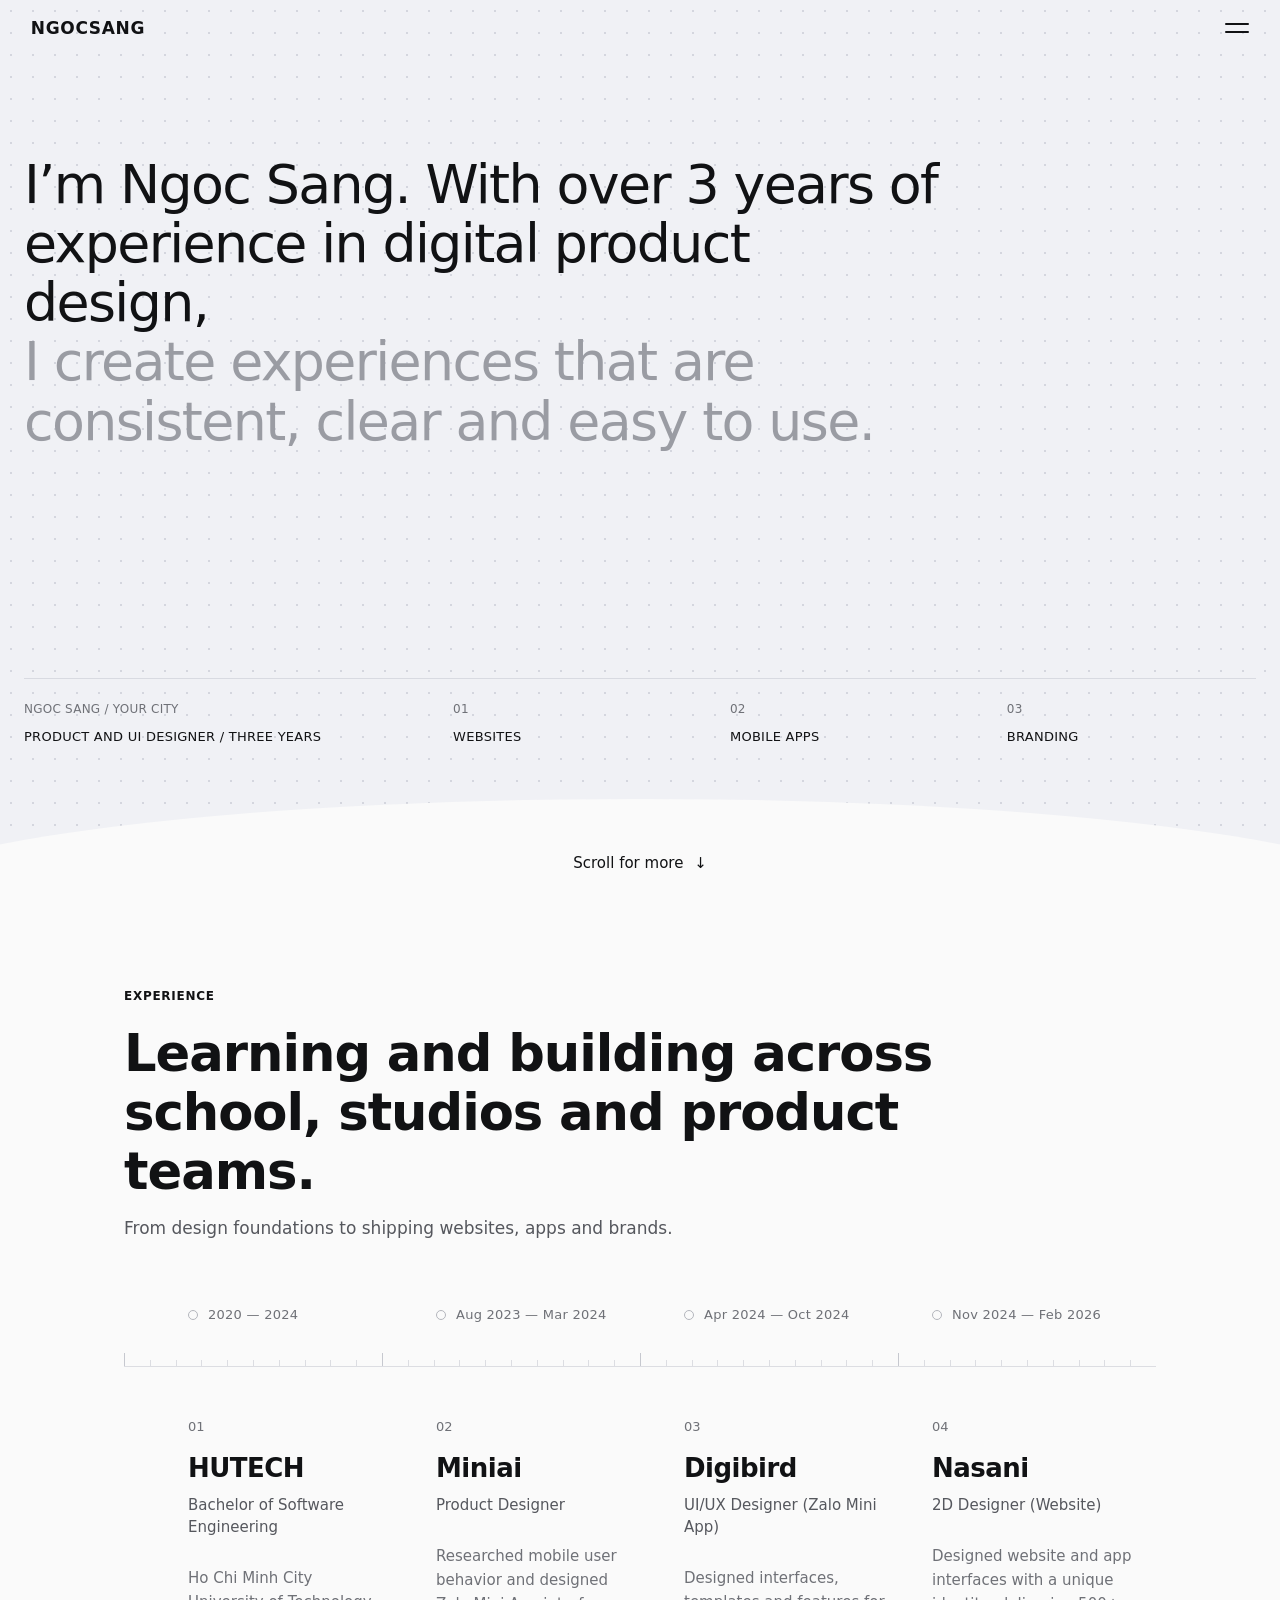
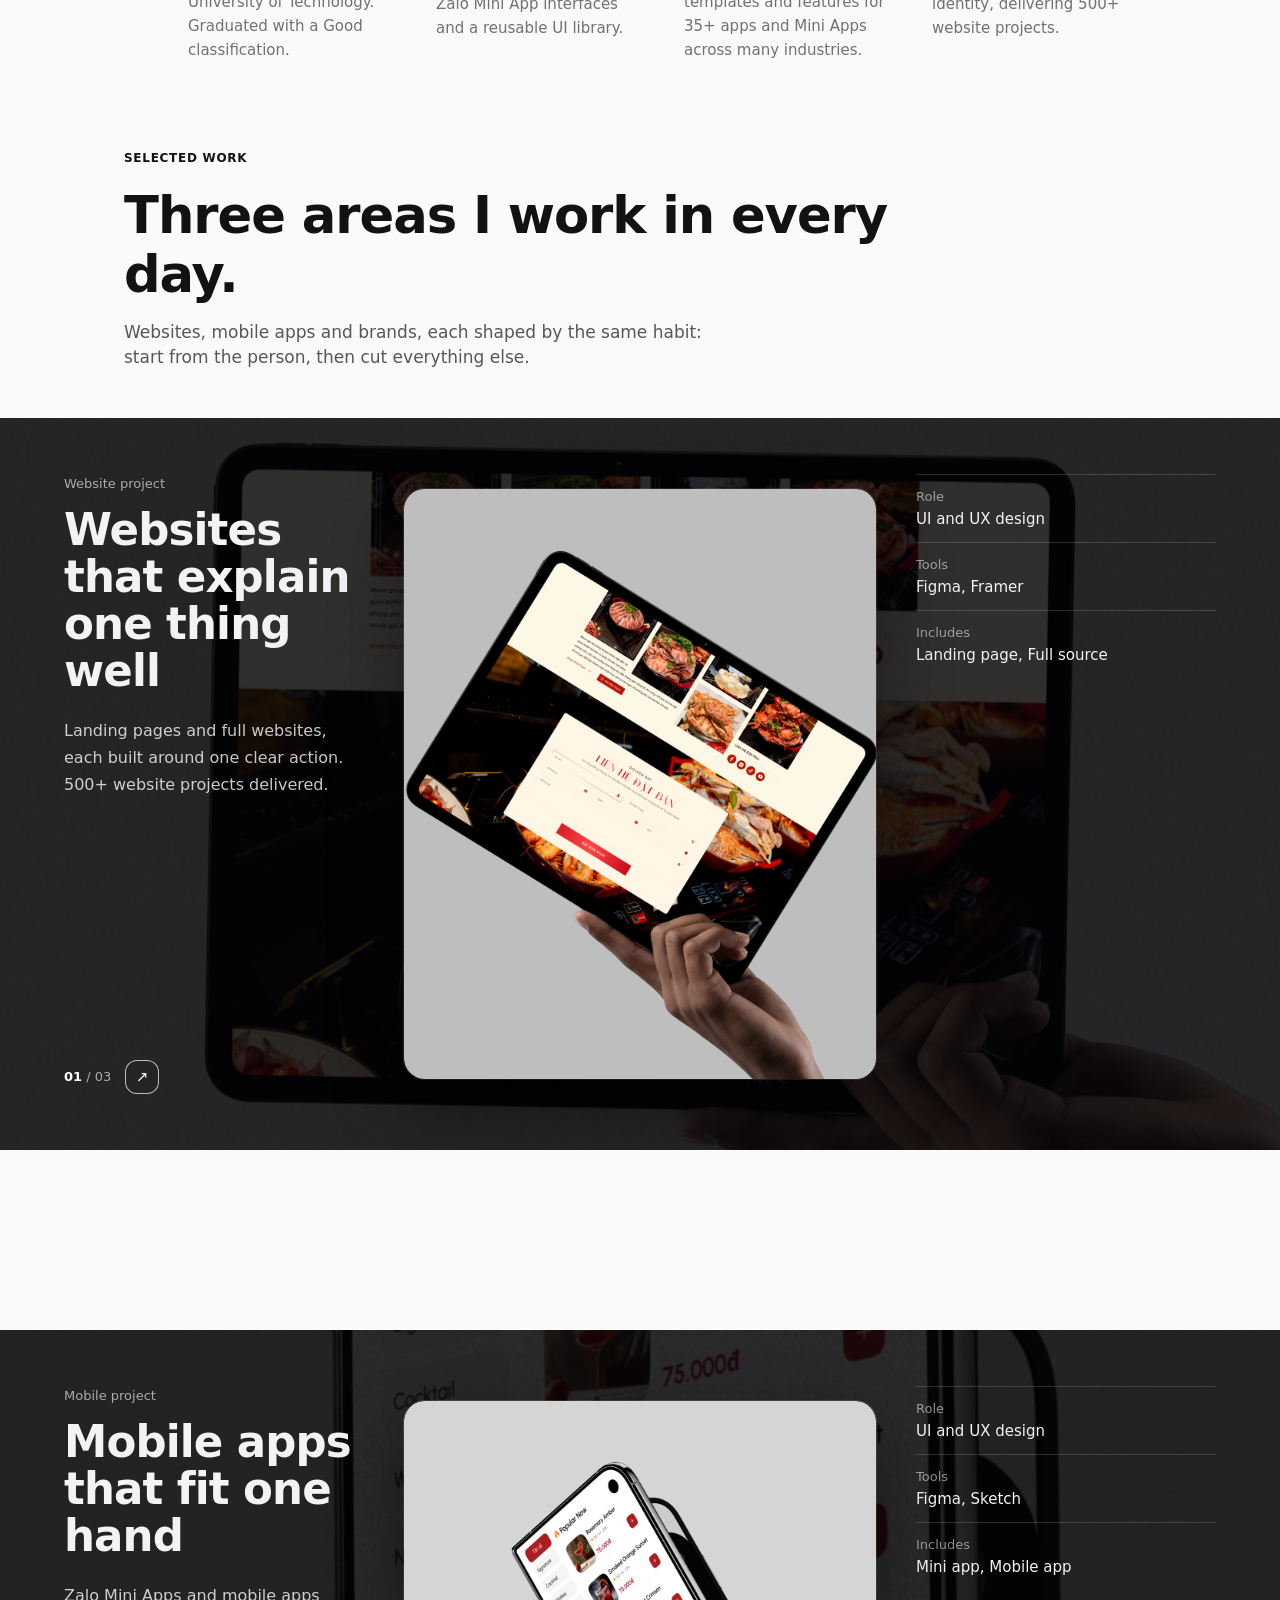
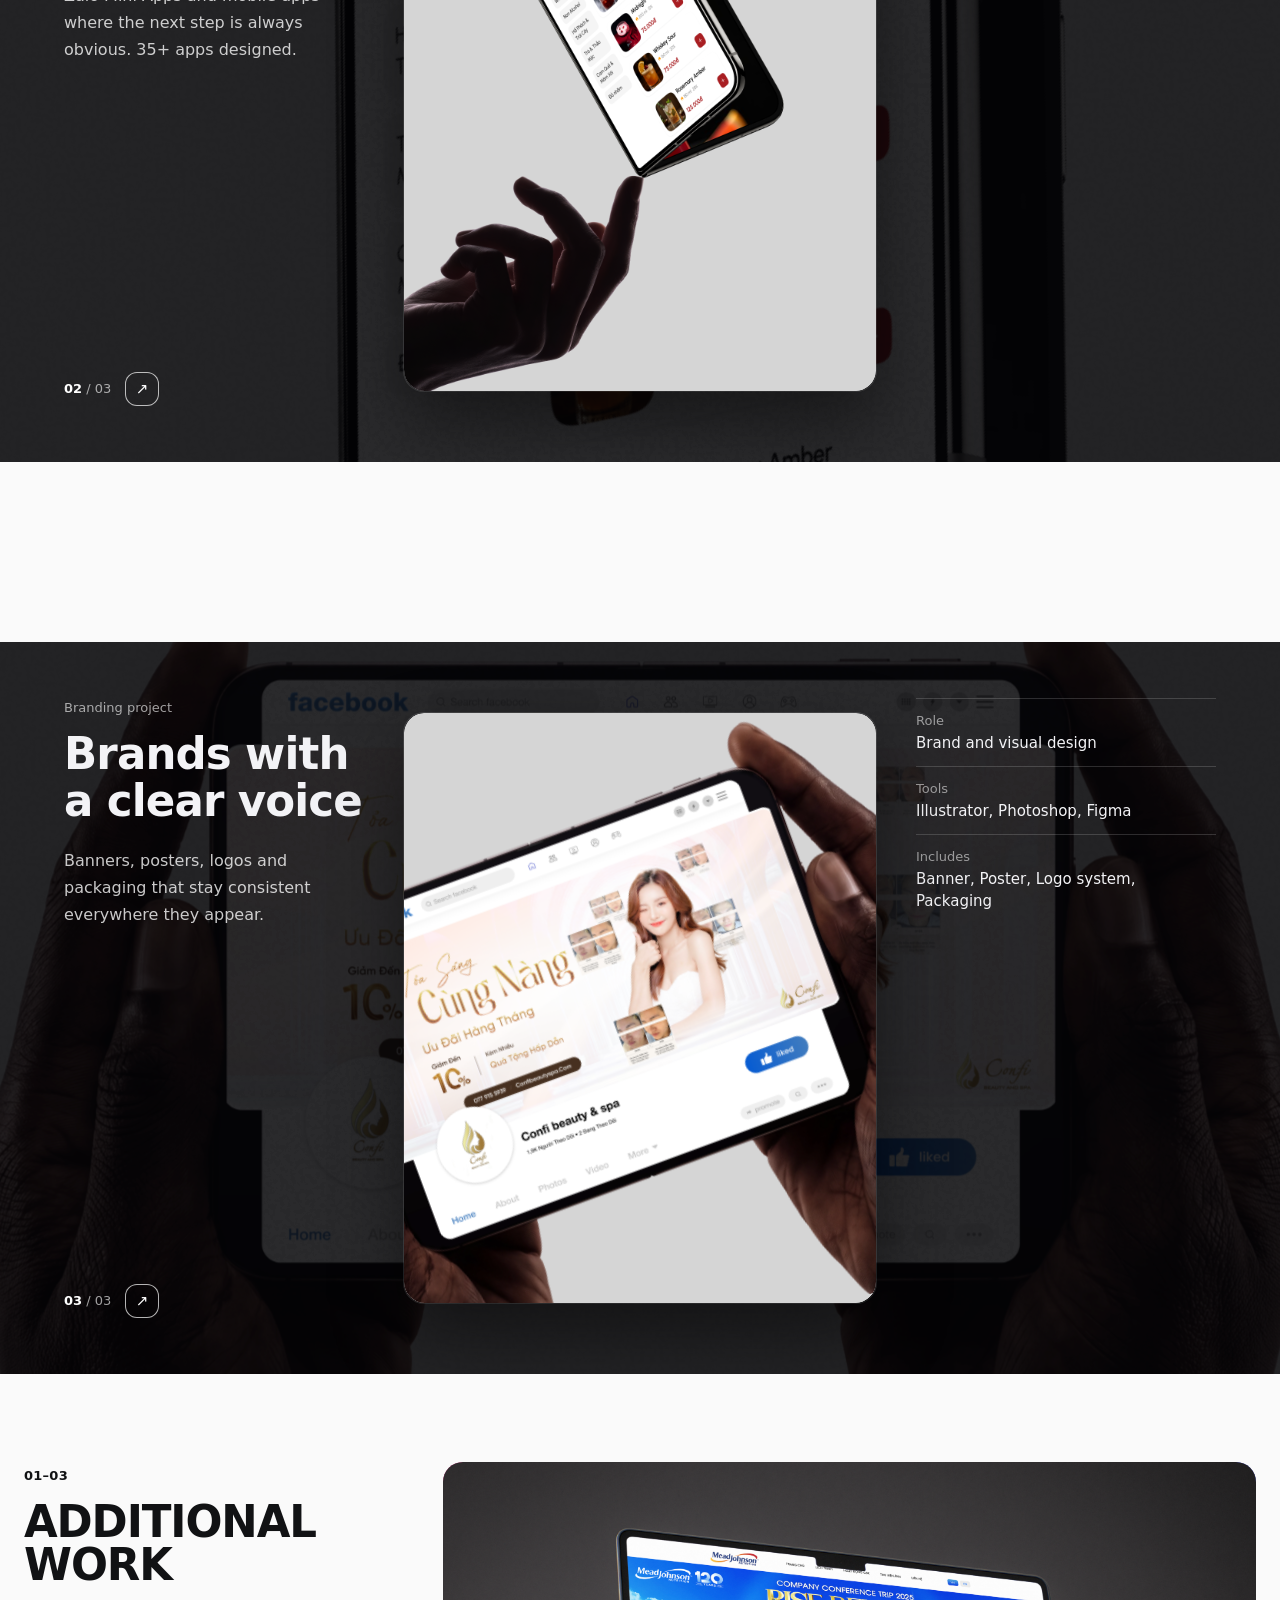
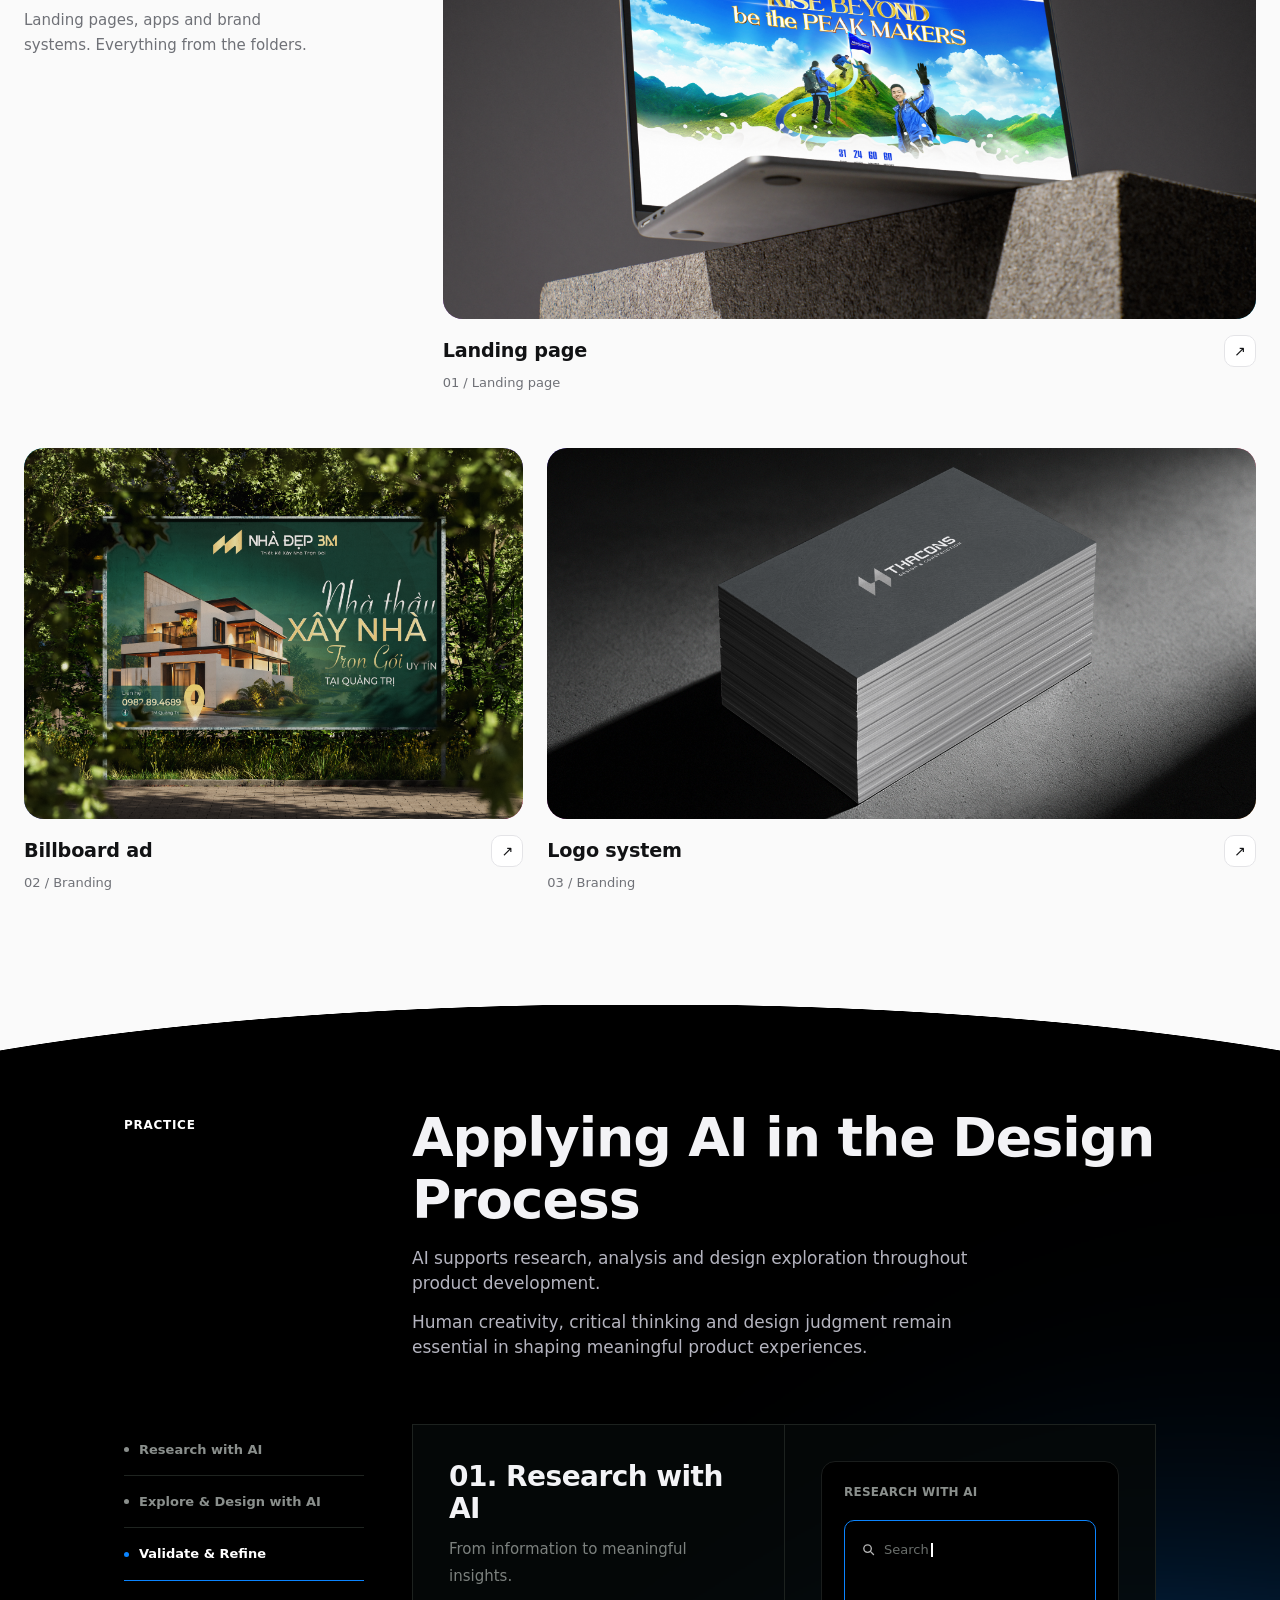
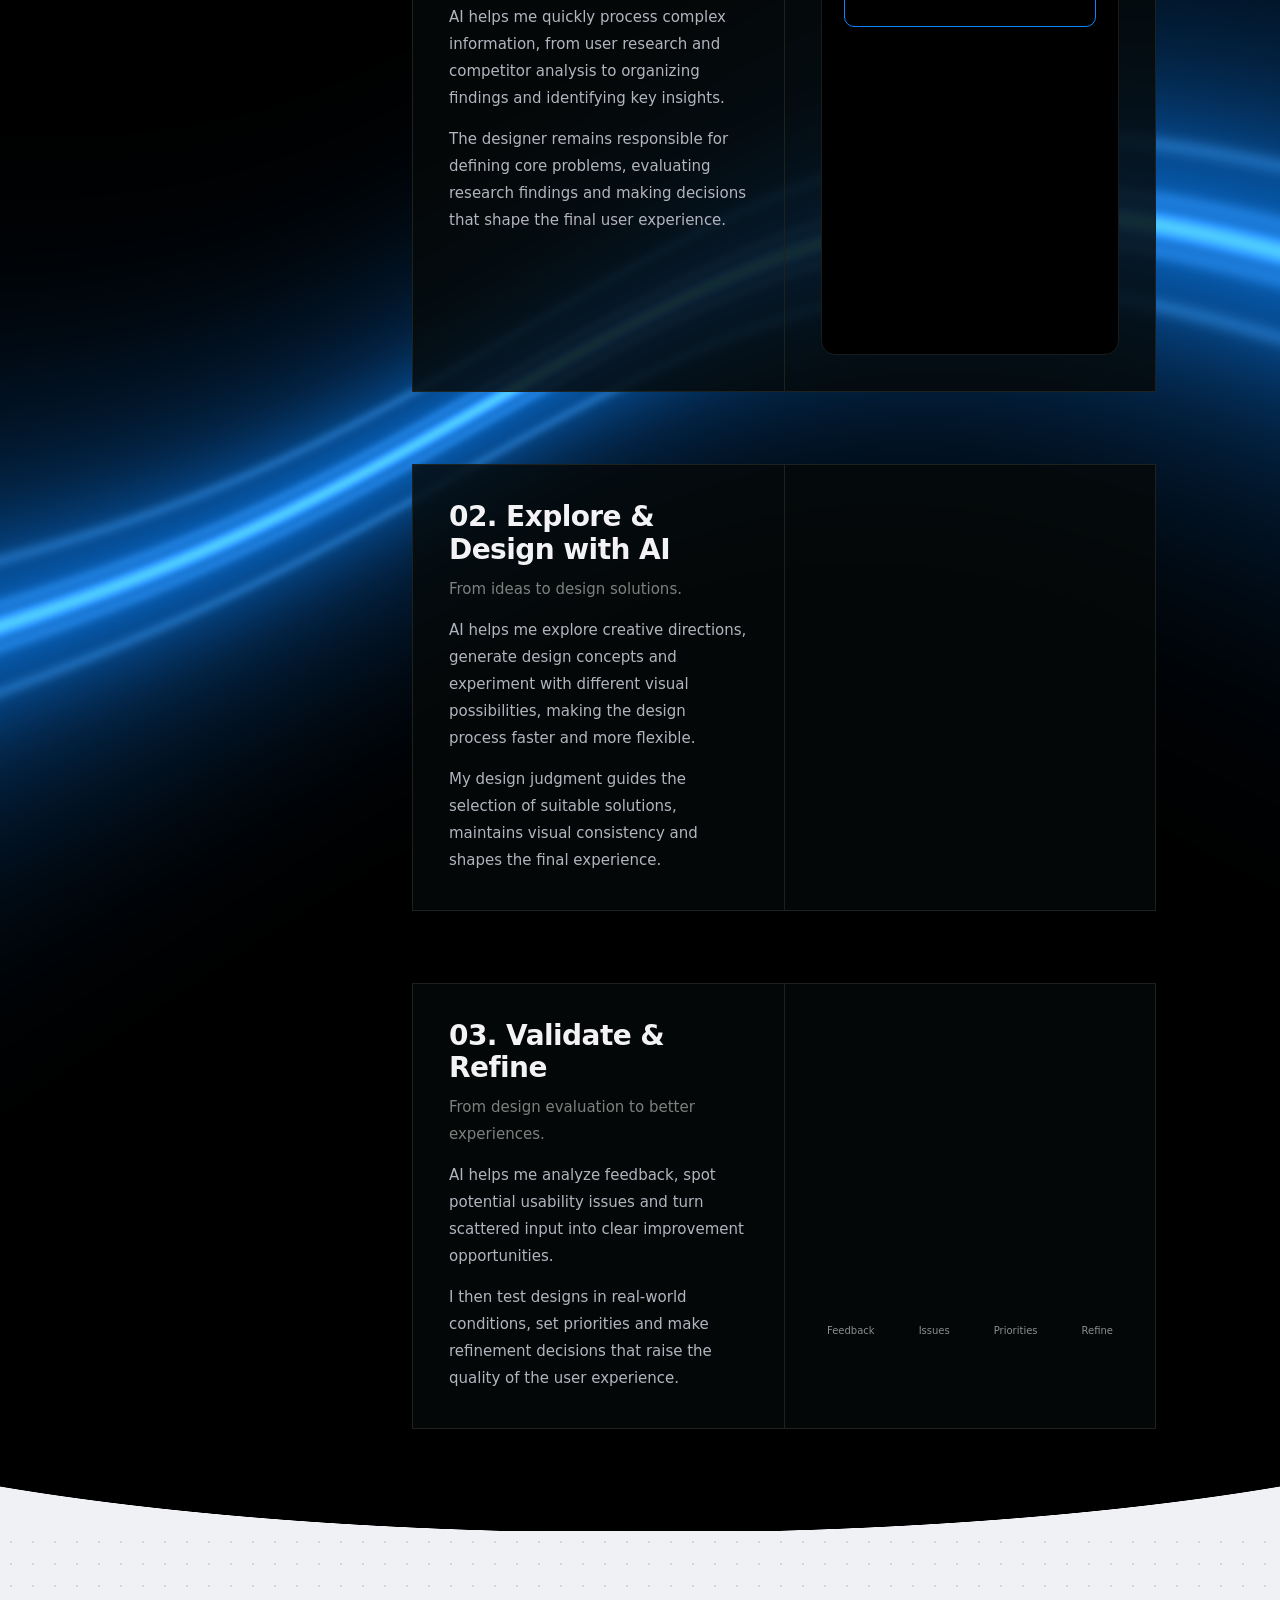
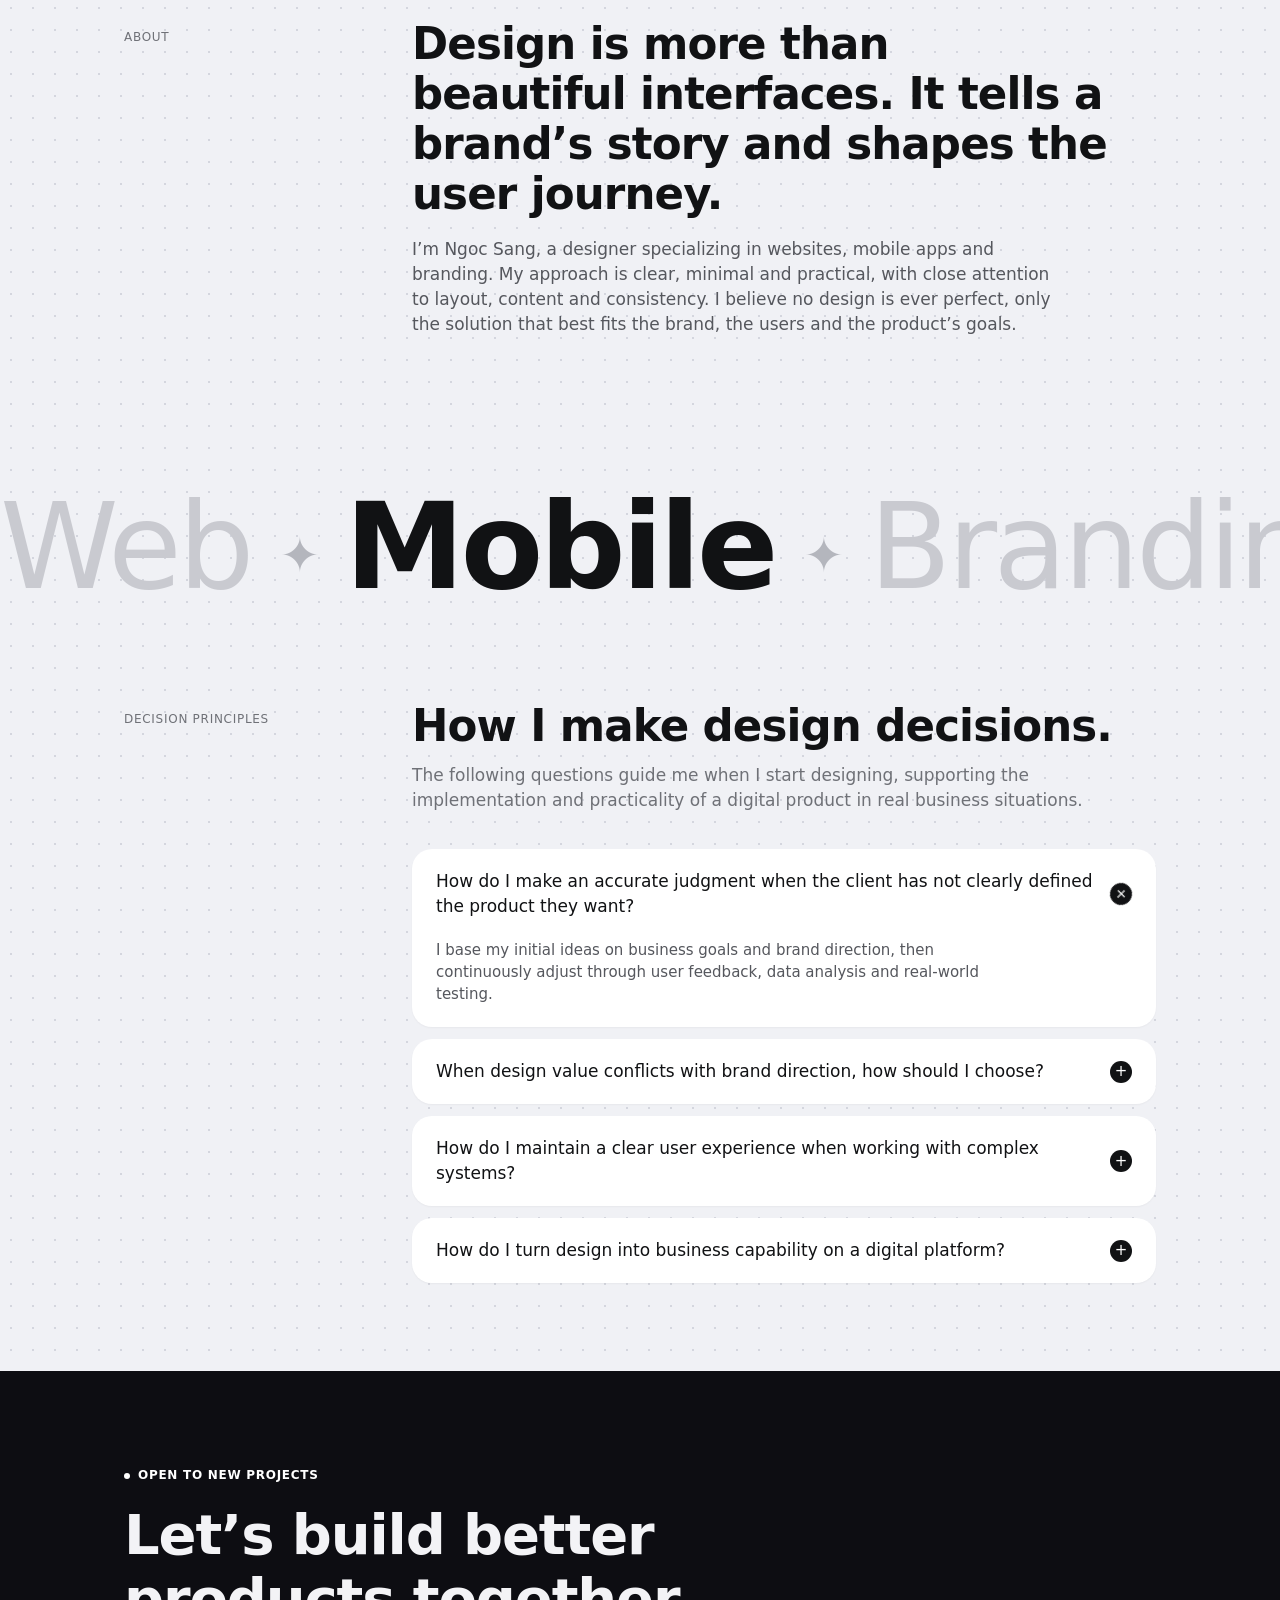
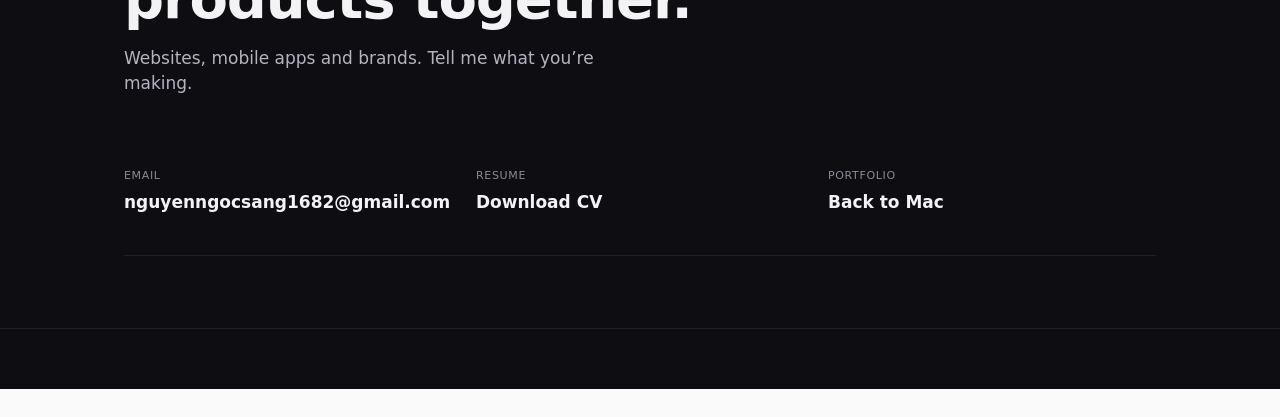
==== commit f4d99d9c: "commit 13/11/026" ====
--- a/portfolio.html
+++ b/portfolio.html
@@ -44,7 +44,7 @@
   <div class="hero-in hero-low">
  
     <ul class="strip">
-      <li><span>Ngoc Sang / Your city</span><b>Product and UI designer / X years</b></li>
+      <li><span>Ngoc Sang / Your city</span><b>Product and UI designer / Three years</b></li>
       <li><span>01</span><b>Websites</b></li>
       <li><span>02</span><b>Mobile apps</b></li>
       <li><span>03</span><b>Branding</b></li>
@@ -53,16 +53,6 @@
   <a class="more" href="#journey">Scroll for more <span aria-hidden="true">↓</span></a>
 </section>
 
-<!-- <section class="sec w" id="focus">
-  <h2>Websites, mobile apps and brands, from first sketch to final file.</h2>
-  <div class="cols">
-    <div><b>Landing pages</b><p>One offer, one action, nothing in the way.</p></div>
-    <div><b>Dashboards</b><p>Dense data that still reads at a glance.</p></div>
-    <div><b>E-commerce</b><p>Product pages that help people decide.</p></div>
-    <div><b>Mobile apps</b><p>Flows that fit one thumb.</p></div>
-    <div><b>Branding</b><p>Logos and guidelines with a clear voice.</p></div>
-  </div>
-</section> -->
 <div data-trail>
 <section class="sec w journey" id="journey">
   <small>Experience</small>
@@ -135,7 +125,7 @@
       <h2>Additional work</h2>
       <p>Landing pages, apps and brand systems. Everything from the folders.</p>
     </div>
-    <a class="t" href="#more"><span class="th"><img src="assets/system/other1.png" alt="Landing page" loading="lazy"><i class="pill">View Work</i></span><span class="row"><b>Landing page</b><span class="arr" aria-hidden="true">↗</span></span><small>01 / Website</small></a>
+    <a class="t" href="#more"><span class="th"><img src="assets/system/other1.png" alt="Landing page" loading="lazy"><i class="pill">View Work</i></span><span class="row"><b>Landing page</b><span class="arr" aria-hidden="true">↗</span></span><small>01 / Landing page</small></a>
     <a class="t" href="#more"><span class="th"><img src="assets/system/other2.png" alt="Billboard advertising design for Nhà Đẹp 3M" loading="lazy"><i class="pill">View Work</i></span><span class="row"><b>Billboard ad</b><span class="arr" aria-hidden="true">↗</span></span><small>02 / Branding</small></a>
     <a class="t" href="#more"><span class="th"><img src="assets/system/other3.png" alt="Logo system" loading="lazy"><i class="pill">View Work</i></span><span class="row"><b>Logo system</b><span class="arr" aria-hidden="true">↗</span></span><small>03 / Branding</small></a>
   </div>
@@ -145,44 +135,80 @@
   <div class="two">
     <small>Practice</small>
     <div>
-      <h2 style="max-width:16em">How I work, in three habits.</h2>
-      <p class="pr-sub">People first, then a system, then a real look in the browser.</p>
+      <h2 style="max-width:16em">Applying AI in the Design Process</h2>
+      <p class="pr-sub">AI supports research, analysis and design exploration throughout product development.</p>
+      <p class="pr-intro">Human creativity, critical thinking and design judgment remain essential in shaping meaningful product experiences.</p>
     </div>
   </div>
 
   <div class="pr">
     <nav class="pr-nav" aria-label="Practice">
-      <a href="#p1" aria-current="true">Start from the person</a>
-      <a href="#p2">Build a system</a>
-      <a href="#p3">Ship, look, refine</a>
+      <a href="#p1" aria-current="true">Research with AI</a>
+      <a href="#p2">Explore &amp; Design with AI</a>
+      <a href="#p3">Validate &amp; Refine</a>
     </nav>
 
     <div class="pr-list">
       <article class="pc" id="p1">
         <div>
-          <h3>Start from the person</h3>
-          <p class="st">From who it’s for to what they do</p>
-          <p>I begin with who will use the page and what they need to do, then cut everything else.</p>
-        </div>
-        <div class="pv"><div class="mock" aria-hidden="true"><div class="mock-t">Start with a person</div><div class="mock-in">Who will use this page, and what do they need to do?<span>User goal</span></div><ul class="mock-ls"><li>Audience and context</li><li>One clear action</li><li>Cut everything else</li></ul></div></div>
+          <h3>01. Research with AI</h3>
+          <p class="st">From information to meaningful insights.</p>
+          <p>AI helps me quickly process complex information, from user research and competitor analysis to organizing findings and identifying key insights.</p>
+          <p>The designer remains responsible for defining core problems, evaluating research findings and making decisions that shape the final user experience.</p>
+        </div>
+        <div class="pv"><div class="mock sr" aria-hidden="true"><div class="mock-t">Research with AI</div><div class="mock-in sr-box" data-kw="user research|data analysis|competitor analysis|insight extraction"><svg class="sr-ico" viewBox="0 0 24 24"><circle cx="10.5" cy="10.5" r="6"/><path d="M15 15l5 5"/></svg><div class="sr-line"><div class="sr-cur"><em class="sr-q"></em><u class="sr-caret"></u></div></div><span class="sr-tag">Key insights</span></div><ul class="mock-ls">
+  <li><div><b>User Research</b><span>Understand user needs and behaviors</span></div></li>
+  <li><div><b>Data Analysis</b><span>Organize and analyze research findings</span></div></li>
+  <li><div><b>Competitor Analysis</b><span>Identify market patterns and opportunities</span></div></li>
+  <li><div><b>Insight Extraction</b><span>Turn information into design opportunities</span></div></li>
+</ul></div></div>
       </article>
 
       <article class="pc" id="p2">
         <div>
-          <h3>Build a system, not just screens</h3>
-          <p class="st">One set of rules for every page</p>
-          <p>Colors, type and components are set once in Figma, so every page stays consistent.</p>
-        </div>
-        <div class="pv"><div class="mock" aria-hidden="true"><div class="mock-t">Build a system</div><div class="mock-in">Set colors, type and components once in Figma.<span>Design tokens</span></div><ul class="mock-ls"><li>Color and type styles</li><li>Named components</li><li>Same rules on every page</li></ul></div></div>
+          <h3>02. Explore &amp; Design with AI</h3>
+          <p class="st">From ideas to design solutions.</p>
+          <p>AI helps me explore creative directions, generate design concepts and experiment with different visual possibilities, making the design process faster and more flexible.</p>
+          <p>My design judgment guides the selection of suitable solutions, maintains visual consistency and shapes the final experience.</p>
+        </div>
+        <div class="pv"><div class="mock ch bare" aria-hidden="true">
+          <svg class="ch-svg" viewBox="0 0 332 230" role="presentation">
+            <path class="ch-ln" pathLength="1" d="M74 115H106M74 115H78Q90 115 90 103V42Q90 30 102 30H106M74 115H78Q90 115 90 127V188Q90 200 102 200H106"/>
+            <path class="ch-ln" pathLength="1" d="M218 115H250M218 30H222Q234 30 234 42V103Q234 115 246 115H250M218 200H222Q234 200 234 188V127Q234 115 246 115H250"/>
+            <path class="ch-pulse" pathLength="100" d="M74 115H78Q90 115 90 103V42Q90 30 102 30H106"/>
+            <path class="ch-pulse" pathLength="100" d="M74 115H106"/>
+            <path class="ch-pulse" pathLength="100" d="M74 115H78Q90 115 90 127V188Q90 200 102 200H106"/>
+            <path class="ch-pulse r" pathLength="100" d="M218 30H222Q234 30 234 42V103Q234 115 246 115H250"/>
+            <path class="ch-pulse r" pathLength="100" d="M218 115H250"/>
+            <path class="ch-pulse r" pathLength="100" d="M218 200H222Q234 200 234 188V127Q234 115 246 115H250"/>
+            <g class="ch-g" style="--k:0"><rect class="ch-node" x="0" y="88" width="74" height="54" rx="12"/><text class="ch-t" x="14" y="106">Design</text><text class="ch-t" x="14" y="124">brief</text></g>
+            <g class="ch-g" style="--k:1"><rect class="ch-node" x="106" y="3" width="112" height="54" rx="12"/><text class="ch-t" x="120" y="21">Idea</text><text class="ch-t" x="120" y="39">generation</text></g>
+            <g class="ch-g" style="--k:2"><rect class="ch-node" x="106" y="88" width="112" height="54" rx="12"/><text class="ch-t" x="120" y="106">Visual</text><text class="ch-t" x="120" y="124">exploration</text></g>
+            <g class="ch-g" style="--k:3"><rect class="ch-node" x="106" y="173" width="112" height="54" rx="12"/><text class="ch-t" x="120" y="191">Concept</text><text class="ch-t" x="120" y="209">development</text></g>
+            <g class="ch-g" style="--k:4"><rect class="ch-node hl" x="250" y="88" width="82" height="54" rx="12"/><text class="ch-t" x="264" y="106">Refined</text><text class="ch-t" x="264" y="124">design</text></g>
+          </svg>
+        </div></div>
       </article>
 
       <article class="pc" id="p3">
         <div>
-          <h3>Ship, look, refine</h3>
-          <p class="st">Small fixes after a real look</p>
-          <p>I test in the browser early. Small fixes after a real look beat big plans on paper.</p>
-        </div>
-        <div class="pv"><div class="mock" aria-hidden="true"><div class="mock-t">Ship, look, refine</div><div class="mock-in">Open it in the browser early, then fix one thing at a time.<span>Real look</span></div><ul class="mock-ls"><li>Test in the browser</li><li>Fix small details</li><li>Ship and look again</li></ul></div></div>
+          <h3>03. Validate &amp; Refine</h3>
+          <p class="st">From design evaluation to better experiences.</p>
+          <p>AI helps me analyze feedback, spot potential usability issues and turn scattered input into clear improvement opportunities.</p>
+          <p>I then test designs in real-world conditions, set priorities and make refinement decisions that raise the quality of the user experience.</p>
+        </div>
+        <div class="pv"><div class="mock ch bare" aria-hidden="true">
+          <div class="ch-tiles">
+            <div class="ch-tile"><span>FEEDBACK</span><b>Analyze</b><em>usability issues</em></div>
+            <div class="ch-tile"><span>IMPROVEMENTS</span><b>Prioritize</b><em>design changes</em></div>
+          </div>
+          <div class="ch-bars">
+            <div class="ch-grp"><div class="ch-cols"><i style="--h:16%;--k:0"></i><i style="--h:22%;--k:1"></i><i style="--h:28%;--k:2"></i></div><span>Feedback</span></div>
+            <div class="ch-grp"><div class="ch-cols"><i style="--h:34%;--k:3"></i><i style="--h:42%;--k:4"></i><i style="--h:50%;--k:5"></i></div><span>Issues</span></div>
+            <div class="ch-grp"><div class="ch-cols"><i style="--h:58%;--k:6"></i><i style="--h:66%;--k:7"></i><i style="--h:74%;--k:8"></i></div><span>Priorities</span></div>
+            <div class="ch-grp"><div class="ch-cols"><i style="--h:82%;--k:9"></i><i style="--h:90%;--k:10"></i><i style="--h:100%;--k:11"></i></div><span>Refine</span></div>
+          </div>
+        </div></div>
       </article>
     </div>
   </div>
@@ -192,8 +218,8 @@
 <section class="sec w two about" id="about">
   <small>About</small>
   <div>
-    <h2 style="max-width:16em">Design that is calm, clear and a little playful.</h2>
-    <p>I’m Ngoc Sang, a designer working across websites, mobile apps and branding. I care about clear layouts, honest copy and the small details people only notice when they’re missing. I’m always sharpening my Figma skills and enjoy working with people around the world.</p>
+    <h2 style="max-width:16em">Design is more than beautiful interfaces. It tells a brand’s story and shapes the user journey.</h2>
+    <p>I’m Ngoc Sang, a designer specializing in websites, mobile apps and branding. My approach is clear, minimal and practical, with close attention to layout, content and consistency. I believe no design is ever perfect, only the solution that best fits the brand, the users and the product’s goals.</p>
   </div>
 </section>
 <div class="mq" aria-hidden="true"><p>Web<em>✦</em><strong>Mobile</strong><em>✦</em>Branding<em>✦</em>Web<em>✦</em><strong>Mobile</strong><em>✦</em>Branding<em>✦</em>Web<em>✦</em><strong>Mobile</strong><em>✦</em>Branding<em>✦</em>Web<em>✦</em><strong>Mobile</strong><em>✦</em>Branding<em>✦</em>Web<em>✦</em><strong>Mobile</strong><em>✦</em>Branding<em>✦</em>Web<em>✦</em><strong>Mobile</strong><em>✦</em>Branding<em>✦</em></p></div>
@@ -202,12 +228,12 @@
   <small>Decision principles</small>
   <div>
     <h2>How I make design decisions.</h2>
-    <p class="dec-sub">Four questions that keep me honest, from the first sketch to the last review.</p>
+    <p class="dec-sub">The following questions guide me when I start designing, supporting the implementation and practicality of a digital product in real business situations.</p>
     <div class="faq">
-      <details open><summary>How do I start a project?</summary><p>I ask who it’s for, what they should do, and what success looks like. Then I sketch before I open Figma.</p></details>
-      <details><summary>How do I choose between two designs?</summary><p>I compare both against the main task. The one that gets someone to the goal faster wins.</p></details>
-      <details><summary>How do I work with developers?</summary><p>I hand over a tidy Figma file with named components and short notes, and stay around for review.</p></details>
-      <details><summary>What do I do when I’m stuck?</summary><p>I step away, look at real examples, and change one thing at a time.</p></details>
+      <details open><summary>How do I make an accurate judgment when the client has not clearly defined the product they want?</summary><p>I base my initial ideas on business goals and brand direction, then continuously adjust through user feedback, data analysis and real-world testing.</p></details>
+      <details><summary>When design value conflicts with brand direction, how should I choose?</summary><p>I prioritize listening to users, analyzing behavior and comparing it with business goals to identify what needs improving, rather than relying only on personal opinion.</p></details>
+      <details><summary>How do I maintain a clear user experience when working with complex systems?</summary><p>I use task breakdown, reveal information step by step and provide instant feedback, so users can easily approach the system and make decisions without being overloaded with information.</p></details>
+      <details><summary>How do I turn design into business capability on a digital platform?</summary><p>I start from the real business model, identify users’ common needs and problems, then build reusable design components that can scale as the business grows.</p></details>
     </div>
   </div>
 </section>
--- a/css/portfolio.css
+++ b/css/portfolio.css
@@ -223,6 +223,7 @@
 .dark small{color:#fff;font-weight:600}
 .dark h2{font-size:clamp(32px,4.2vw,56px);font-weight:700}
 .pr-sub{color:#b4b4bf;margin-top:16px;max-width:34em}
+.pr-intro{color:#b4b4bf;margin-top:14px;max-width:34em}
 .pr{display:grid;grid-template-columns:240px 1fr;gap:48px;align-items:start;margin-top:64px}
 .pr-nav{position:sticky;top:120px;display:flex;flex-direction:column}
 .pr-nav a{position:relative;display:flex;align-items:center;gap:10px;padding:16px 0;font-size:13px;font-weight:600;color:#8a8f8c;border-bottom:1px solid #1f2420;transition:color .3s}
@@ -232,25 +233,34 @@
 .pr-nav a[aria-current="true"]{color:#fff}
 .pr-nav a[aria-current="true"]::before{background:var(--acc)}
 .pr-nav a[aria-current="true"]::after{transform:scaleX(1)}
-.pc{display:grid;grid-template-columns:1fr 1fr;min-height:clamp(380px,32vw,458px);border:1px solid #1d221f;background:rgba(5,9,9,.82)}
+ .pc{display:grid;grid-template-columns:1fr 1fr;min-height:clamp(420px,34vw,480px);border:1px solid #1d221f;background:rgba(5,9,9,.82)}
+.pc>div:first-child p+p{margin-top:14px}   /* hai đoạn mô tả cách đều nhau */
+@media(min-width:861px) and (max-width:1100px){   /* tablet ngang: bớt padding để chữ và hình không bị ép */
+  .pc>div:first-child,.pv{padding:28px}
+}
+@media(max-width:860px){
+  .pc{min-height:0}
+  .mock.bare{margin:0 auto}   /* mobile và tablet dọc: minh họa canh giữa dưới phần chữ */
+}
 .pc+.pc{margin-top:72px}
 .pc>div:first-child{padding:36px}
 .pc h3{font-size:clamp(22px,2.2vw,28px);font-weight:700}
 .pc p{color:#b4b4bf;font-size:14px;line-height:1.8;margin-top:18px}
 .pc .st{color:#7c817e;font-size:15px;margin-top:10px}
+ 
 .pv{display:grid;place-items:center;border-left:1px solid #1d221f;padding:36px}
+.pv:has(.sr){align-items:start}   /* thẻ 01: khung đứng yên, ô search to ra thì đẩy danh sách xuống */
 .pv .m{width:min(100%,300px)}
-.mock{width:min(100%,376px);padding:22px 22px 28px;border-radius:14px;background:#000;border:1px solid #1a1d1c}
+.mock{width:min(100%,376px);padding:22px 22px 32px;border-radius:14px;background:#000;border:1px solid #1a1d1c}
 .mock-t{font-size:12px;font-weight:600;letter-spacing:.02em;text-transform:uppercase;color:#8a8f8c}
 .mock-in{margin-top:18px;padding:16px;border:1px solid var(--acc);border-radius:10px;font-size:13px;font-weight:600;line-height:1.5;color:#fff}   /* ô nhập: viền màu --acc */
 .mock-in span{display:block;width:max-content;margin-top:14px;padding:6px 12px;border-radius:6px;background:#1a1a1c;color:#8a8f8c;font-size:14px;font-weight:400}
-.mock-ls{list-style:none;margin:26px 0 0;padding:0;display:grid;gap:22px}
-.mock-ls li{display:flex;align-items:center;gap:12px;font-size:12px;font-weight:700;color:#fff}
-.mock-ls li::before{content:"";flex:none;width:14px;height:14px;border-radius:50%;border:2px solid #4a4d4c;border-top-color:#fff;animation:spin 1s linear infinite}   /* vòng tròn quay */
-.mock-ls li:nth-child(2)::before{animation-delay:-.3s}
-.mock-ls li:nth-child(3)::before{animation-delay:-.6s}
+.mock-ls{list-style:none;margin:24px 0 0;padding:0;display:grid;gap:16px}
+.mock-ls li{display:flex;align-items:flex-start;gap:12px;font-size:12px;font-weight:700;color:#fff}
+.mock-ls li::before{content:"";flex:none;width:14px;height:14px;margin-top:2px;border-radius:50%;border:2px solid #4a4d4c}   /* mặc định đứng yên, chỉ quay khi đang tải */
+.mock-ls b{display:block;font-size:13px;font-weight:600;color:inherit}
+.mock-ls span{display:block;margin-top:2px;font-size:12px;font-weight:400;line-height:1.45;color:#8a8f8c}
 @keyframes spin{to{transform:rotate(360deg)}}
-@media(prefers-reduced-motion:reduce){.mock-ls li::before{animation:none}}
 
 /* About */
 .about p{max-width:38em;color:#55575d;margin-top:18px}
@@ -266,6 +276,7 @@
 
 /* Decisions: mỗi câu hỏi là một thẻ trắng bo góc, nút tròn đen bên phải */
 .dec-sub{color:var(--mute);margin-top:12px}
+.dec-end{margin-top:32px;max-width:30em;font-weight:500;color:var(--ink)}
 .faq{margin-top:36px;display:grid;gap:12px}
 details{background:#fff;border-radius:14px;box-shadow:0 1px 2px rgba(17,18,20,.04)}
 summary{display:flex;justify-content:space-between;align-items:center;gap:16px;padding:20px 24px;cursor:pointer;list-style:none;font-weight:500}
@@ -424,4 +435,90 @@
   .card{top:96px;border-radius:0;height:clamp(520px,calc(100vh - 168px),900px);height:clamp(520px,calc(100svh - 168px),900px)}
   .card+.card{margin-top:calc(72px + 12vh);margin-top:calc(72px + 12svh)}   /* 72px = lề dưới của thẻ đang dính; 12% màn hình là đoạn thẻ trước đứng yên trước khi thẻ sau ló lên */
 }
-/* */+/* *//* Practice: biểu đồ minh họa. Thẻ 02 = sơ đồ nhánh, thẻ 03 = ô vai trò + cột tăng dần */
+.ch .ch-svg{display:block;width:100%;height:auto;margin-top:26px;overflow:visible}
+.mock.bare{width:100%;max-width:420px;padding:0;border:0;border-radius:0;background:none}   /* nội dung nằm thẳng trong ô .pv, không có khung */
+.mock.bare .ch-svg,.mock.bare .ch-tiles{margin-top:0}
+.ch-node{fill:rgba(0,0,0,.55);stroke:rgba(255,255,255,.16);stroke-width:1}
+.ch-node.hl{stroke-width:1}   /* mặc định giống các node khác, chỉ sáng khi vệt sáng chạy tới */
+/* Mỗi node sáng đúng lúc vệt sáng tới (cùng chu kỳ 3.2s và độ trễ 1.4s với .ch-pulse) */
+.ch.in .ch-g:nth-of-type(1) .ch-node{animation:ch-lit-start 3.2s ease-out 1.4s infinite}
+.ch.in .ch-g:nth-of-type(2) .ch-node,
+.ch.in .ch-g:nth-of-type(3) .ch-node,
+.ch.in .ch-g:nth-of-type(4) .ch-node{animation:ch-lit-mid 3.2s ease-out 1.4s infinite}
+.ch.in .ch-g:nth-of-type(5) .ch-node{animation:ch-lit-end 3.2s ease-out 1.4s infinite}
+@keyframes ch-lit-start{
+  0%,10%{stroke:#9fd0ff}
+  30%,100%{stroke:rgba(255,255,255,.16)}
+}
+@keyframes ch-lit-mid{
+  0%,30%{stroke:rgba(255,255,255,.16)}
+  37%,45%{stroke:#9fd0ff}
+  62%,100%{stroke:rgba(255,255,255,.16)}
+}
+@keyframes ch-lit-end{
+  0%,74%{stroke:rgba(255,255,255,.16)}
+  80%,92%{stroke:#9fd0ff}
+  100%{stroke:rgba(255,255,255,.16)}
+}   /* viền sáng thở nhẹ sau khi sơ đồ vẽ xong */
+.ch-t{fill:#fff;dominant-baseline:central;font:600 12.5px/1 -apple-system,BlinkMacSystemFont,"SF Pro Display","Inter","Segoe UI",system-ui,sans-serif}
+/* @keyframes ch-glow{0%,80%{stroke-opacity:.5}90%{stroke-opacity:1}100%{stroke-opacity:.5}} */
+.ch-ln{fill:none;stroke:rgba(255,255,255,.22);stroke-width:1;stroke-dasharray:1;stroke-dashoffset:1;transition:stroke-dashoffset 1.1s var(--ios) .15s}
+.ch.in .ch-ln{stroke-dashoffset:0}
+/* Vệt sáng: nửa trái (brief → 3 node) chạy trước, nửa phải (3 node → refined) chạy sau, lặp mỗi 3.2s */
+.ch-pulse{fill:none;stroke:#6db4ff;stroke-width:1.8;stroke-linecap:round;stroke-dasharray:20 100;stroke-dashoffset:20;opacity:0;filter:drop-shadow(0 0 3px #6db4ff)}
+.ch.in .ch-pulse{opacity:1;animation:ch-run-l 3.2s linear 1.4s infinite}
+.ch.in .ch-pulse.r{animation-name:ch-run-r}
+@keyframes ch-run-l{0%{stroke-dashoffset:20}42%,100%{stroke-dashoffset:-100}}
+@keyframes ch-run-r{0%,45%{stroke-dashoffset:20}87%,100%{stroke-dashoffset:-100}}
+.ch-g{opacity:0;transform:translateY(8px);transition:opacity .5s var(--ios) calc(var(--k,0) * .14s),transform .6s var(--ios) calc(var(--k,0) * .14s)}
+.ch.in .ch-g{opacity:1;transform:none}
+
+.ch-tiles{display:grid;grid-template-columns:1fr 1fr;gap:10px;margin-top:18px}
+.ch-tile{padding:12px 12px 14px;border:1px solid rgba(255,255,255,.1);border-radius:10px;background:rgba(0,0,0,.55);opacity:0;transform:translateY(8px);transition:opacity .5s var(--ios),transform .6s var(--ios)}
+.ch-tile:nth-child(2){transition-delay:.12s}
+.ch.in .ch-tile{opacity:1;transform:none}
+.ch-tile span{display:block;font-size:10px;font-weight:600;letter-spacing:.04em;color:#8a8f8c}
+.ch-tile b{display:block;margin-top:6px;font-size:16px;font-weight:500;color:#fff}
+.ch-tile em{display:block;margin-top:4px;font-style:normal;font-size:11px;color:#6db4ff}
+
+.ch-bars{display:flex;justify-content:space-between;align-items:flex-end;height:150px;margin-top:24px;padding:0 6px}
+.ch-grp{display:flex;flex-direction:column;align-items:center;gap:10px}
+.ch-cols{display:flex;align-items:flex-end;gap:6px;height:120px}
+.ch-cols i{display:block;width:5px;height:var(--h);border-radius:3px;background:linear-gradient(180deg,#6db4ff,rgba(10,132,255,0));transform:scaleY(0);transform-origin:50% 100%;transition:transform .9s var(--ios) calc(var(--k,0) * 70ms)}
+.ch.in .ch-cols i{transform:scaleY(1)}
+.ch-grp span{font-size:10px;color:#8a8f8c;white-space:nowrap}
+
+@media(prefers-reduced-motion:reduce){
+  .ch-ln,.ch-g,.ch-tile,.ch-cols i{transition:none}
+  .ch.in .ch-g .ch-node{animation:none}
+  .ch-node.hl{stroke:#9fd0ff}   /* không chuyển động: giữ viền node cuối nổi bật tĩnh */
+  .ch.in .ch-pulse{animation:none;opacity:0}
+}
+/* Practice 01: ô search gõ từng từ khóa, bên dưới tải dần từng kết quả */
+.sr-box{position:relative}
+.sr-ico{position:absolute;left:16px;top:21px;width:15px;height:15px;fill:none;stroke:currentColor;stroke-width:2.2;stroke-linecap:round;opacity:.7}
+.sr-line{display:flex;flex-wrap:wrap;align-content:flex-start;align-items:center;gap:6px;min-height:26px;padding-left:23px}   /* cao đúng 1 hàng, đầy thì tự xuống dòng và ô to ra theo */
+.sr-chip{font-style:normal;padding:3px 9px;border-radius:6px;background:#1a1a1c;color:#c9cdd0;font-size:12px;font-weight:600;line-height:20px;animation:sr-pop .35s var(--ios)}
+@keyframes sr-pop{from{opacity:0;transform:scale(.85)}}
+.sr-cur{display:flex;align-items:center;min-height:26px;font-size:13px;font-weight:600}
+.sr-q{font-style:normal}
+.sr-line:not(:has(.sr-chip)) .sr-q:empty::before{content:"Search";font-weight:400;color:#6a6f6c}   /* chữ mờ trước khi gõ */
+.sr-caret{display:inline-block;width:2px;height:1.05em;margin-left:2px;background:currentColor;text-decoration:none;animation:sr-blink 1s steps(1) infinite}
+@keyframes sr-blink{50%{opacity:0}}
+
+/* chip "AI + Designer": hiện sau khi cả 4 kết quả đã tải xong */
+.sr-box .sr-tag{opacity:0;transform:translateY(4px);transition:opacity .4s var(--ios),transform .4s var(--ios)}
+.sr.sr-end .sr-tag{opacity:1;transform:none}
+
+/* các dòng kết quả: ẩn (vẫn giữ chỗ) → đang tải (vòng quay) → xong (dấu tích) */
+.sr .mock-ls li{transition:opacity .4s var(--ios),transform .5s var(--ios),color .4s var(--ios)}
+.sr .mock-ls li.sr-hide{opacity:0;transform:translateY(8px)}
+.sr .mock-ls li.sr-load{color:#8a8f8c}
+.sr .mock-ls li.sr-load::before{border-top-color:#fff;animation:spin 1s linear infinite}
+.sr .mock-ls li.sr-done::before{animation:none;border-color:var(--acc);background:var(--acc) url("data:image/svg+xml,%3Csvg xmlns='http://www.w3.org/2000/svg' viewBox='0 0 24 24'%3E%3Cpath d='M6 12.5l4 4 8-9' fill='none' stroke='white' stroke-width='3.2' stroke-linecap='round' stroke-linejoin='round'/%3E%3C/svg%3E") center/9px no-repeat}
+
+@media(prefers-reduced-motion:reduce){
+  .sr-caret,.sr-chip,.sr .mock-ls li.sr-load::before{animation:none}
+  .sr-box .sr-tag,.sr .mock-ls li{transition:none}
+}
